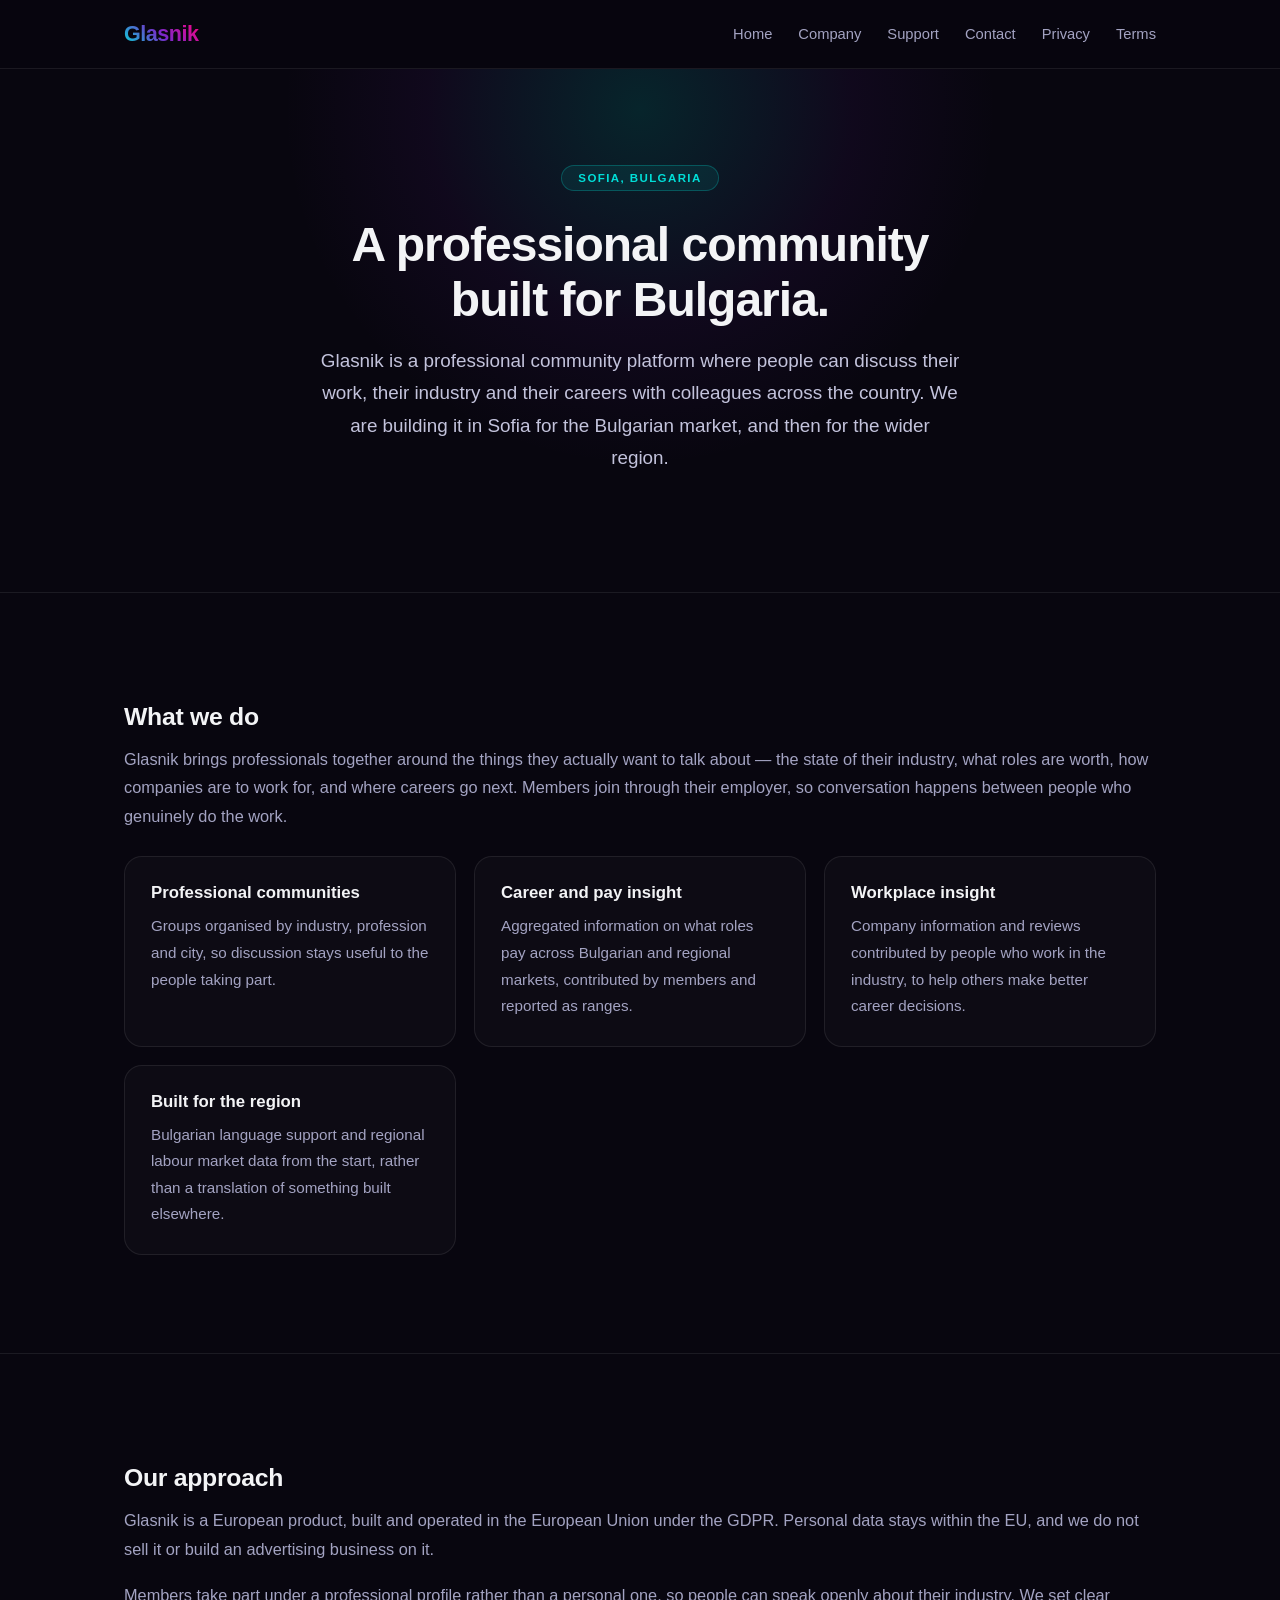
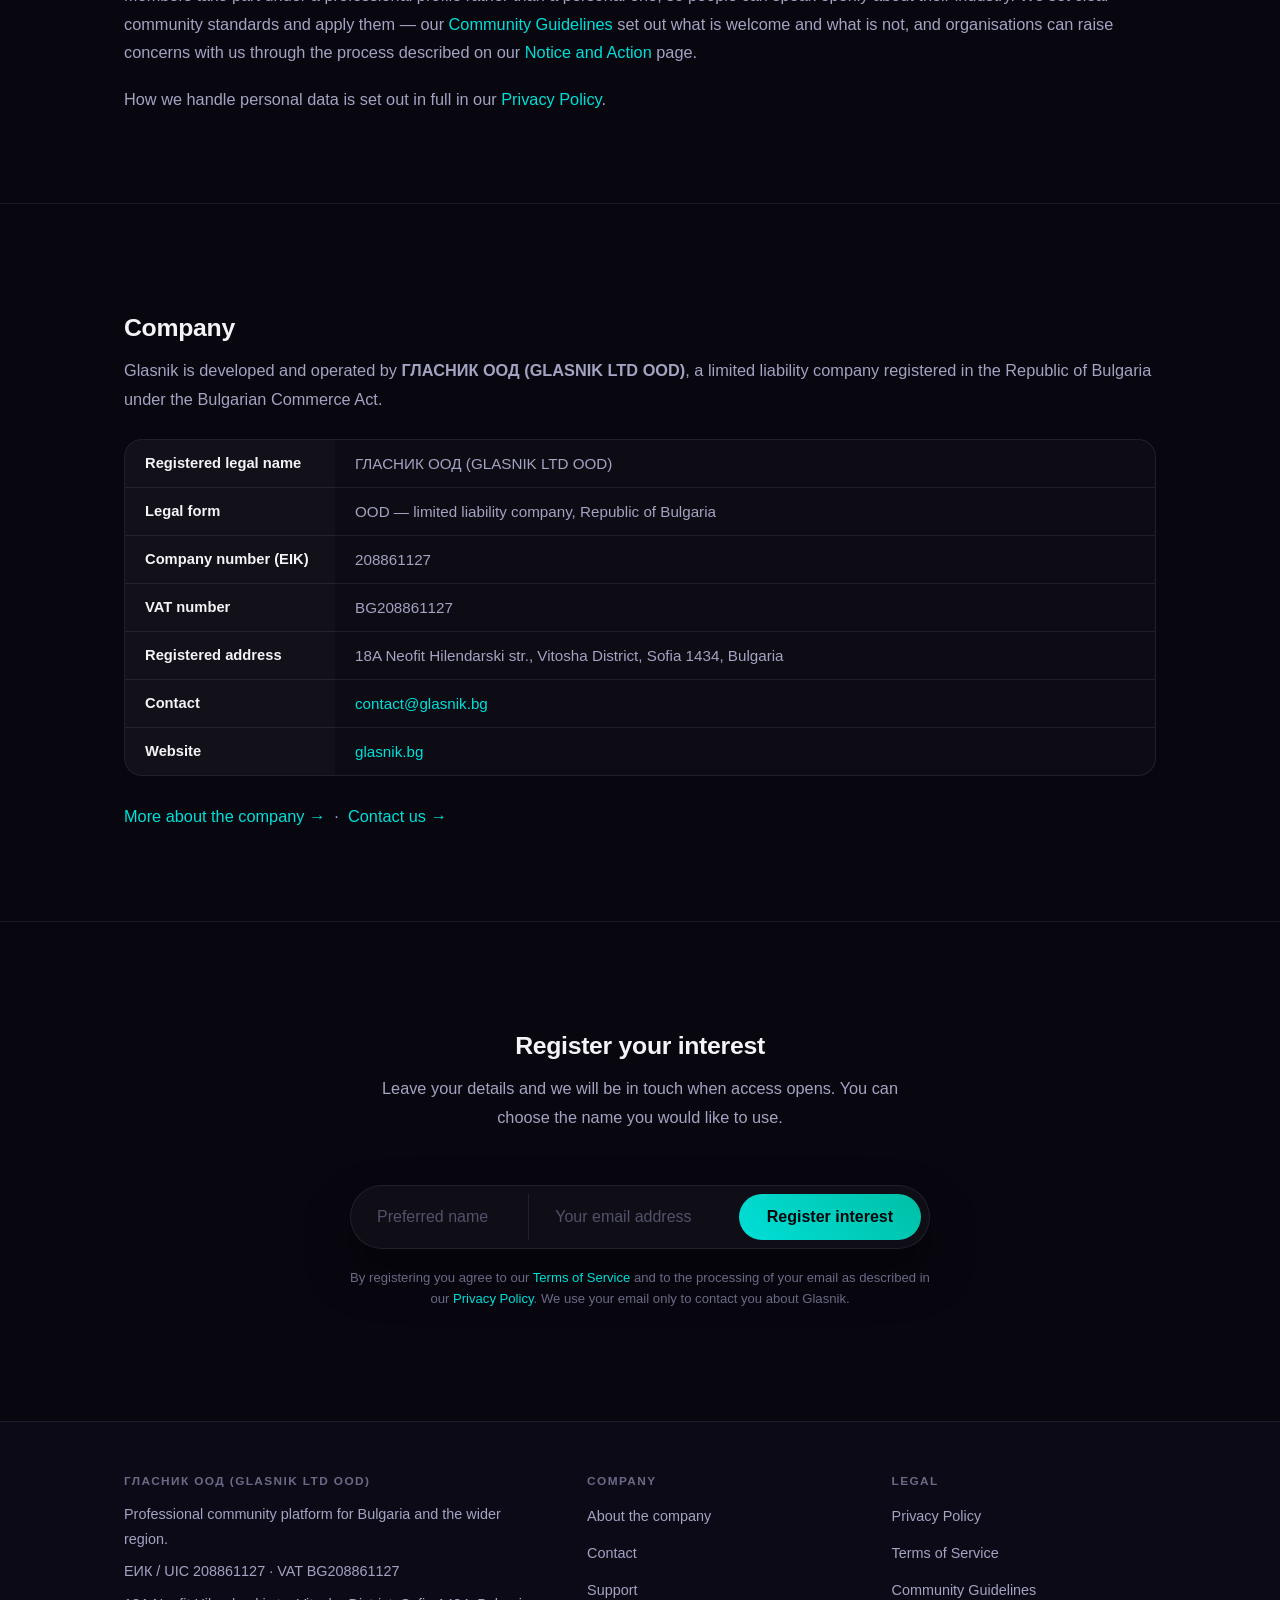
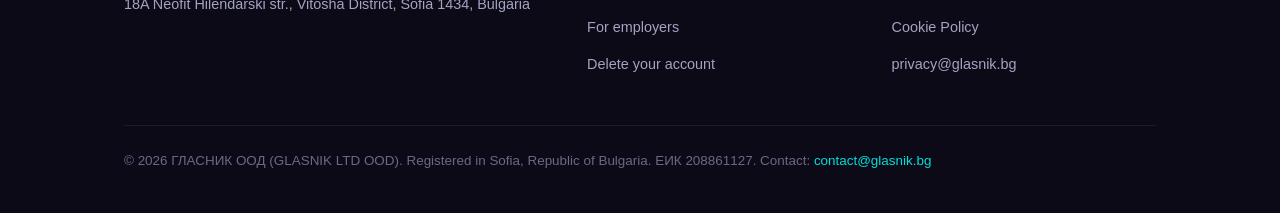
==== index.html @ 82d5cd21 "Build out the company website for Apple Developer enrolment The site was a single coming-soon splash" ====
<!DOCTYPE html>
<html lang="en">
<head>
<meta charset="UTF-8">
<meta name="viewport" content="width=device-width, initial-scale=1.0">
<title>Glasnik — professional community platform</title>
<meta name="description" content="Glasnik is a professional community platform for Bulgaria and the wider region, developed and operated by ГЛАСНИК ООД (GLASNIK LTD OOD), Sofia, Bulgaria.">
<meta name="author" content="ГЛАСНИК ООД (GLASNIK LTD OOD)">
<link rel="canonical" href="https://glasnik.bg/">
<meta property="og:type" content="website">
<meta property="og:site_name" content="Glasnik">
<meta property="og:title" content="Glasnik — professional community platform">
<meta property="og:description" content="A professional community platform built in Sofia for Bulgaria and the wider region.">
<meta property="og:url" content="https://glasnik.bg/">
<link rel="stylesheet" href="site.css">
</head>
<body>

<header class="site">
  <div class="wrap">
    <a class="brand" href="index.html">Glasnik</a>
    <nav class="site">
      <a href="index.html">Home</a>
      <a href="company.html">Company</a>
      <a href="support.html">Support</a>
      <a href="contact.html">Contact</a>
      <a href="privacy.html">Privacy</a>
      <a href="terms.html">Terms</a>
    </nav>
  </div>
</header>

<main>

  <div class="hero">
    <div class="orb"></div>
    <span class="eyebrow">Sofia, Bulgaria</span>
    <h1>A professional community<br>built for Bulgaria.</h1>
    <p class="lead">Glasnik is a professional community platform where people can discuss their work, their industry and their careers with colleagues across the country. We are building it in Sofia for the Bulgarian market, and then for the wider region.</p>
  </div>

  <section class="band" id="what-we-do">
    <div class="wrap">
      <h2>What we do</h2>
      <p>Glasnik brings professionals together around the things they actually want to talk about — the state of their industry, what roles are worth, how companies are to work for, and where careers go next. Members join through their employer, so conversation happens between people who genuinely do the work.</p>
      <div class="grid">
        <div class="card">
          <h3>Professional communities</h3>
          <p>Groups organised by industry, profession and city, so discussion stays useful to the people taking part.</p>
        </div>
        <div class="card">
          <h3>Career and pay insight</h3>
          <p>Aggregated information on what roles pay across Bulgarian and regional markets, contributed by members and reported as ranges.</p>
        </div>
        <div class="card">
          <h3>Workplace insight</h3>
          <p>Company information and reviews contributed by people who work in the industry, to help others make better career decisions.</p>
        </div>
        <div class="card">
          <h3>Built for the region</h3>
          <p>Bulgarian language support and regional labour market data from the start, rather than a translation of something built elsewhere.</p>
        </div>
      </div>
    </div>
  </section>

  <section class="band" id="approach">
    <div class="wrap">
      <h2>Our approach</h2>
      <p>Glasnik is a European product, built and operated in the European Union under the GDPR. Personal data stays within the EU, and we do not sell it or build an advertising business on it.</p>
      <p>Members take part under a professional profile rather than a personal one, so people can speak openly about their industry. We set clear community standards and apply them — our <a href="guidelines.html">Community Guidelines</a> set out what is welcome and what is not, and organisations can raise concerns with us through the process described on our <a href="employers.html">Notice and Action</a> page.</p>
      <p>How we handle personal data is set out in full in our <a href="privacy.html">Privacy Policy</a>.</p>
    </div>
  </section>

  <section class="band" id="company">
    <div class="wrap">
      <h2>Company</h2>
      <p>Glasnik is developed and operated by <strong>ГЛАСНИК ООД (GLASNIK LTD OOD)</strong>, a limited liability company registered in the Republic of Bulgaria under the Bulgarian Commerce Act.</p>
      <dl class="facts">
        <dt>Registered legal name</dt><dd>ГЛАСНИК ООД (GLASNIK LTD OOD)</dd>
        <dt>Legal form</dt><dd>OOD — limited liability company, Republic of Bulgaria</dd>
        <dt>Company number (EIK)</dt><dd>208861127</dd>
        <dt>VAT number</dt><dd>BG208861127</dd>
        <dt>Registered address</dt><dd>18A Neofit Hilendarski str., Vitosha District, Sofia 1434, Bulgaria</dd>
        <dt>Contact</dt><dd><a href="mailto:contact@glasnik.bg">contact@glasnik.bg</a></dd>
        <dt>Website</dt><dd><a href="https://glasnik.bg">glasnik.bg</a></dd>
      </dl>
      <p><a href="company.html">More about the company →</a> &nbsp;·&nbsp; <a href="contact.html">Contact us →</a></p>
    </div>
  </section>

  <section class="band" id="early-access">
    <div class="wrap" style="text-align:center">
      <h2>Register your interest</h2>
      <p style="max-width:560px;margin-left:auto;margin-right:auto">Leave your details and we will be in touch when access opens. You can choose the name you would like to use.</p>

      <div id="statusMessage" class="status-message"></div>

      <form id="claimForm" class="signup-form" onsubmit="handleSubmit(event)">
        <input type="text" name="username" placeholder="Preferred name" required autocomplete="off"
               pattern="^[a-zA-Z0-9_]{3,15}$"
               title="3-15 characters, letters, numbers or underscores.">
        <input type="email" name="email" placeholder="Your email address" required autocomplete="email">
        <button type="submit" id="submitBtn">Register interest</button>
      </form>
      <p class="consent">By registering you agree to our <a href="terms.html">Terms of Service</a> and to the processing of your email as described in our <a href="privacy.html">Privacy Policy</a>. We use your email only to contact you about Glasnik.</p>
    </div>
  </section>

</main>

<footer class="site">
  <div class="wrap">
    <div class="foot-grid">
      <div>
        <h4>ГЛАСНИК ООД (GLASNIK LTD OOD)</h4>
        <p>Professional community platform for Bulgaria and the wider region.</p>
        <p>ЕИК / UIC 208861127 &middot; VAT BG208861127</p>
        <p>18A Neofit Hilendarski str., Vitosha District, Sofia 1434, Bulgaria</p>
      </div>
      <div>
        <h4>Company</h4>
        <ul>
          <li><a href="company.html">About the company</a></li>
          <li><a href="contact.html">Contact</a></li>
          <li><a href="support.html">Support</a></li>
          <li><a href="employers.html">For employers</a></li>
          <li><a href="delete-account.html">Delete your account</a></li>
        </ul>
      </div>
      <div>
        <h4>Legal</h4>
        <ul>
          <li><a href="privacy.html">Privacy Policy</a></li>
          <li><a href="terms.html">Terms of Service</a></li>
          <li><a href="guidelines.html">Community Guidelines</a></li>
          <li><a href="cookies.html">Cookie Policy</a></li>
          <li><a href="mailto:privacy@glasnik.bg">privacy@glasnik.bg</a></li>
        </ul>
      </div>
    </div>
    <div class="legal-line">
      &copy; 2026 ГЛАСНИК ООД (GLASNIK LTD OOD). Registered in Sofia, Republic of Bulgaria. ЕИК 208861127.
      Contact: <a href="mailto:contact@glasnik.bg">contact@glasnik.bg</a>
    </div>
  </div>
</footer>

<script>
const API_ENDPOINT = 'https://prod-24.swedencentral.logic.azure.com:443/workflows/d3c5c5c6333f4b2ea1c3e5092abda1b5/triggers/When_an_HTTP_request_is_received/paths/invoke?api-version=2016-10-01&sp=%2Ftriggers%2FWhen_an_HTTP_request_is_received%2Frun&sv=1.0&sig=vC9c_XKoKe_8YlNNyXe4hmhVUXVSVEigew9SgbUUA8E';

async function handleSubmit(e){
  e.preventDefault();
  const form = e.target;
  const submitBtn = document.getElementById('submitBtn');
  const statusMessage = document.getElementById('statusMessage');
  const username = form.querySelector('input[name="username"]').value.replace('@','').trim();
  const email = form.querySelector('input[name="email"]').value.trim();

  submitBtn.disabled = true;
  submitBtn.innerText = 'Sending...';
  statusMessage.className = 'status-message';
  statusMessage.innerText = '';

  try {
    const response = await fetch(API_ENDPOINT, {
      method: 'POST',
      headers: { 'Content-Type': 'application/json' },
      body: JSON.stringify({ username: username, email: email })
    });
    if (response.ok) {
      statusMessage.className = 'status-message status-success';
      statusMessage.innerText = "Thank you. We will be in touch at " + email + ".";
      form.reset();
    } else {
      const errorData = await response.json().catch(() => ({}));
      statusMessage.className = 'status-message status-error';
      statusMessage.innerText = errorData.message || 'Something went wrong. Please try another username.';
    }
  } catch (error) {
    statusMessage.className = 'status-message status-error';
    statusMessage.innerText = 'Network error. Please check your connection and try again.';
    console.error('API Error:', error);
  } finally {
    submitBtn.disabled = false;
    submitBtn.innerText = 'Register interest';
  }
}
</script>
</body>
</html>
---- site.css ----
:root{
  --bg:#08060f; --bg-2:#0d0a18; --panel:rgba(255,255,255,.025);
  --line:rgba(255,255,255,.08); --line-2:rgba(255,255,255,.14);
  --text:#f3f4f6; --muted:#a3a3c2; --dim:#6a6a86;
  --accent:#00dfd8; --violet:#7928ca; --pink:#ff007f;
  --radius:18px; --max:1080px;
}
*{margin:0;padding:0;box-sizing:border-box}
html{scroll-behavior:smooth}
body{
  font-family:-apple-system,BlinkMacSystemFont,'Segoe UI',Roboto,Helvetica,Arial,sans-serif;
  background:var(--bg); color:var(--text); min-height:100vh;
  display:flex; flex-direction:column; overflow-x:hidden;
  -webkit-font-smoothing:antialiased;
}
a{color:var(--accent);text-decoration:none}
a:hover{text-decoration:underline}
.wrap{width:100%;max-width:var(--max);margin:0 auto;padding:0 24px}

/* ---------- header ---------- */
header.site{
  position:sticky;top:0;z-index:50;
  background:rgba(8,6,15,.78);backdrop-filter:blur(14px);
  border-bottom:1px solid var(--line);
}
header.site .wrap{display:flex;align-items:center;justify-content:space-between;height:68px;gap:24px}
.brand{display:flex;align-items:center;gap:10px;font-weight:900;font-size:1.35rem;letter-spacing:-.5px;
  background:linear-gradient(45deg,#00dfd8,#7928ca,#ff007f);
  -webkit-background-clip:text;background-clip:text;-webkit-text-fill-color:transparent;color:transparent}
.brand:hover{text-decoration:none;filter:brightness(1.15)}
nav.site{display:flex;gap:26px;flex-wrap:wrap}
nav.site a{color:var(--muted);font-size:.92rem;font-weight:500}
nav.site a:hover,nav.site a[aria-current="page"]{color:var(--accent);text-decoration:none}

/* ---------- layout ---------- */
main{flex:1 0 auto;width:100%}
.page{max-width:820px;margin:0 auto;padding:64px 24px 80px}
section.band{padding:72px 0;border-top:1px solid var(--line)}
.eyebrow{display:inline-block;background:rgba(0,223,216,.08);color:var(--accent);
  border:1px solid rgba(0,223,216,.25);padding:6px 16px;border-radius:50px;
  font-size:.72rem;font-weight:700;letter-spacing:1.4px;text-transform:uppercase;margin-bottom:26px}
h1{font-size:clamp(2rem,5vw,3rem);font-weight:800;line-height:1.15;letter-spacing:-1px;margin-bottom:18px}
h2{font-size:1.55rem;font-weight:700;letter-spacing:-.3px;margin:38px 0 14px}
h3{font-size:1.05rem;font-weight:700;margin:26px 0 10px;color:var(--text)}
.page > h2:first-of-type{margin-top:8px}
p{color:var(--muted);font-size:1.02rem;line-height:1.75;margin-bottom:18px}
.lead{font-size:1.18rem;color:#c3c3dc;line-height:1.7;margin-bottom:34px}
ul,ol{color:var(--muted);margin:0 0 20px 22px;line-height:1.75}
li{margin-bottom:9px}
hr{border:0;height:1px;background:var(--line);margin:44px 0}
.updated{color:var(--dim);font-size:.88rem;margin-bottom:34px}
.small{font-size:.88rem;color:var(--dim)}

/* ---------- cards & data ---------- */
.grid{display:grid;grid-template-columns:repeat(auto-fit,minmax(250px,1fr));gap:18px;margin:26px 0}
.card{background:var(--panel);border:1px solid var(--line);border-radius:var(--radius);padding:26px}
.card h3{margin-top:0}
.card p{font-size:.95rem;margin-bottom:0}
dl.facts{display:grid;grid-template-columns:210px 1fr;gap:0;border:1px solid var(--line);
  border-radius:var(--radius);overflow:hidden;margin:26px 0;background:var(--panel)}
dl.facts dt{padding:15px 20px;font-weight:600;font-size:.92rem;color:var(--text);
  border-bottom:1px solid var(--line);background:rgba(255,255,255,.02)}
dl.facts dd{padding:15px 20px;font-size:.95rem;color:var(--muted);border-bottom:1px solid var(--line)}
dl.facts dt:last-of-type,dl.facts dd:last-of-type{border-bottom:0}
.todo{color:#ffb020;border-bottom:1px dashed rgba(255,176,32,.5)}

/* ---------- hero ---------- */
.hero{position:relative;text-align:center;padding:96px 24px 84px;overflow:hidden}
.hero .orb{position:absolute;width:720px;height:720px;top:-320px;left:50%;transform:translateX(-50%);
  background:radial-gradient(circle,rgba(0,223,216,.14) 0%,rgba(121,40,202,.07) 42%,transparent 70%);
  pointer-events:none;z-index:0}
.hero > *{position:relative;z-index:1}
.hero p.lead{max-width:640px;margin-left:auto;margin-right:auto}

/* ---------- form ---------- */
.signup-form{display:flex;gap:8px;background:rgba(255,255,255,.03);padding:8px;border-radius:50px;
  border:1px solid var(--line);box-shadow:0 24px 48px rgba(0,0,0,.4);max-width:580px;margin:0 auto 18px;
  transition:border-color .25s,box-shadow .25s}
.signup-form:focus-within{border-color:rgba(0,223,216,.55);box-shadow:0 0 22px rgba(0,223,216,.14)}
.signup-form input{background:transparent;border:none;padding:14px 18px;color:#fff;font-size:1rem;outline:none;font-family:inherit}
.signup-form input[name=username]{width:35%;border-right:1px solid var(--line)}
.signup-form input[name=email]{flex-grow:1;width:40%}
.signup-form input::placeholder{color:#52526b}
.signup-form button{background:linear-gradient(45deg,#00dfd8,#00bfa5);color:#04040a;border:none;
  padding:14px 28px;border-radius:50px;font-weight:700;font-size:1rem;cursor:pointer;white-space:nowrap;
  font-family:inherit;transition:transform .2s,filter .2s}
.signup-form button:hover{filter:brightness(1.1);transform:scale(1.02)}
.signup-form button:disabled{background:#52526b;cursor:not-allowed;transform:none;filter:none}
.status-message{margin:0 auto 14px;font-size:.95rem;min-height:22px;max-width:580px}
.status-success{color:var(--accent)}
.status-error{color:var(--pink)}
.consent{max-width:580px;margin:0 auto;font-size:.82rem;color:var(--dim);line-height:1.6}

/* ---------- footer ---------- */
footer.site{flex-shrink:0;border-top:1px solid var(--line);background:var(--bg-2);padding:52px 0 40px;margin-top:40px}
.foot-grid{display:grid;grid-template-columns:1.6fr 1fr 1fr;gap:40px;margin-bottom:38px}
footer.site h4{font-size:.74rem;letter-spacing:1.4px;text-transform:uppercase;color:var(--dim);
  font-weight:700;margin-bottom:14px}
footer.site p{font-size:.9rem;line-height:1.7;margin-bottom:8px;color:var(--muted)}
footer.site ul{list-style:none;margin:0}
footer.site li{margin-bottom:9px}
footer.site li a{color:var(--muted);font-size:.9rem}
footer.site li a:hover{color:var(--accent);text-decoration:none}
.legal-line{border-top:1px solid var(--line);padding-top:24px;font-size:.84rem;color:var(--dim);line-height:1.7}
@media(max-width:760px){
  .foot-grid{grid-template-columns:1fr;gap:30px}
  dl.facts{grid-template-columns:1fr}
  dl.facts dt{border-bottom:0;padding-bottom:2px;background:transparent}
  header.site .wrap{height:auto;padding-top:14px;padding-bottom:14px;flex-direction:column;align-items:flex-start}
  nav.site{gap:16px}
  .signup-form{flex-direction:column;background:transparent;border:none;padding:0;box-shadow:none;gap:12px}
  .signup-form input[name=username],.signup-form input[name=email]{background:rgba(255,255,255,.03);
    border:1px solid var(--line);border-radius:50px;width:100%;text-align:center;padding:16px}
  .signup-form button{width:100%;padding:16px}
}

/* ---------- long-form legal / support documents ---------- */
main.doc{max-width:820px;margin:0 auto;padding:56px 24px 80px}
main.doc h1{font-size:clamp(1.9rem,4.5vw,2.6rem);margin-bottom:14px}
main.doc > p:first-of-type strong{color:var(--dim);font-weight:600;font-size:.92rem}
main.doc h2{font-size:1.35rem;margin:36px 0 12px;scroll-margin-top:90px}
main.doc h3{font-size:1.02rem;color:var(--text);margin:24px 0 10px}
main.doc hr{margin:34px 0}
main.doc strong{color:var(--text);font-weight:600}
main.doc table{width:100%;border-collapse:collapse;margin:22px 0;font-size:.94rem;
  background:var(--panel);border:1px solid var(--line);border-radius:var(--radius);overflow:hidden}
main.doc thead th{text-align:left;padding:13px 18px;font-weight:600;color:var(--text);
  background:rgba(255,255,255,.03);border-bottom:1px solid var(--line-2);font-size:.9rem}
main.doc tbody td{padding:13px 18px;color:var(--muted);border-bottom:1px solid var(--line);vertical-align:top}
main.doc tbody tr:last-child td{border-bottom:0}
.table-scroll,main.doc .tw{overflow-x:auto}
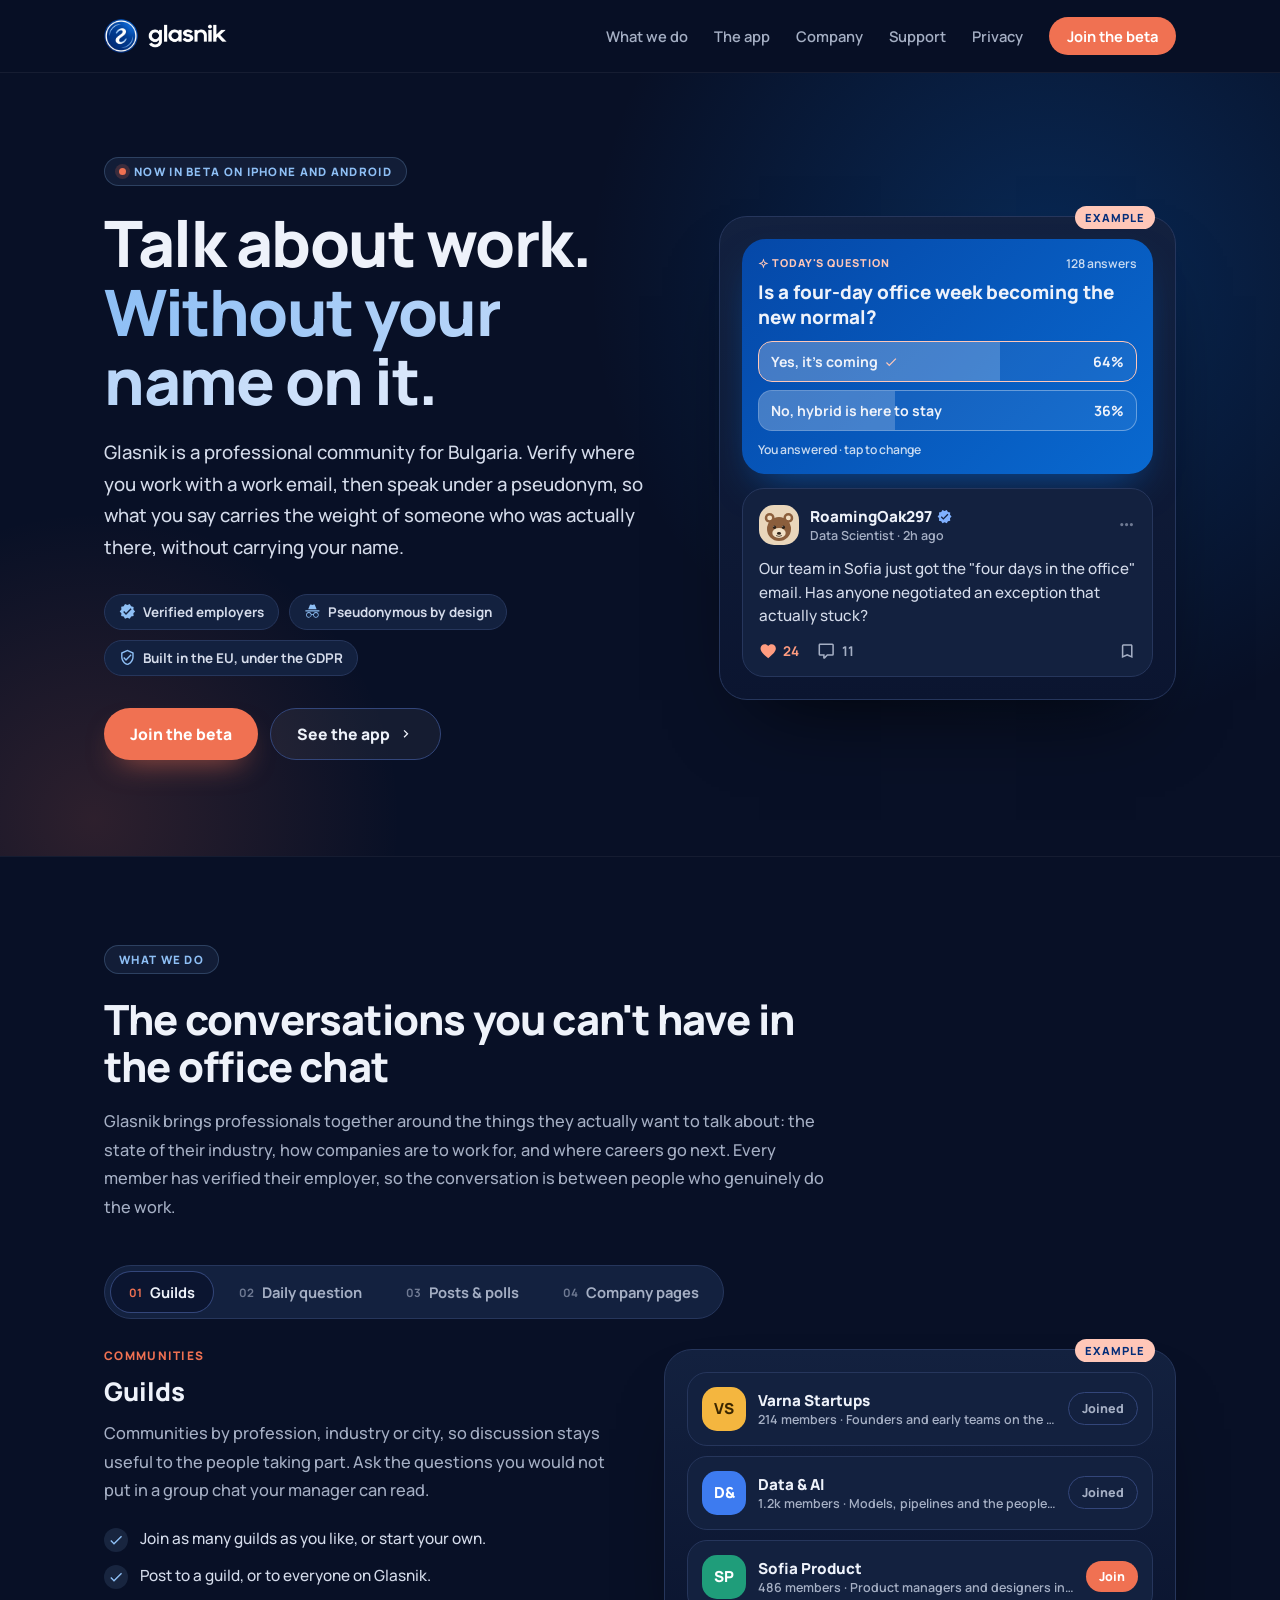
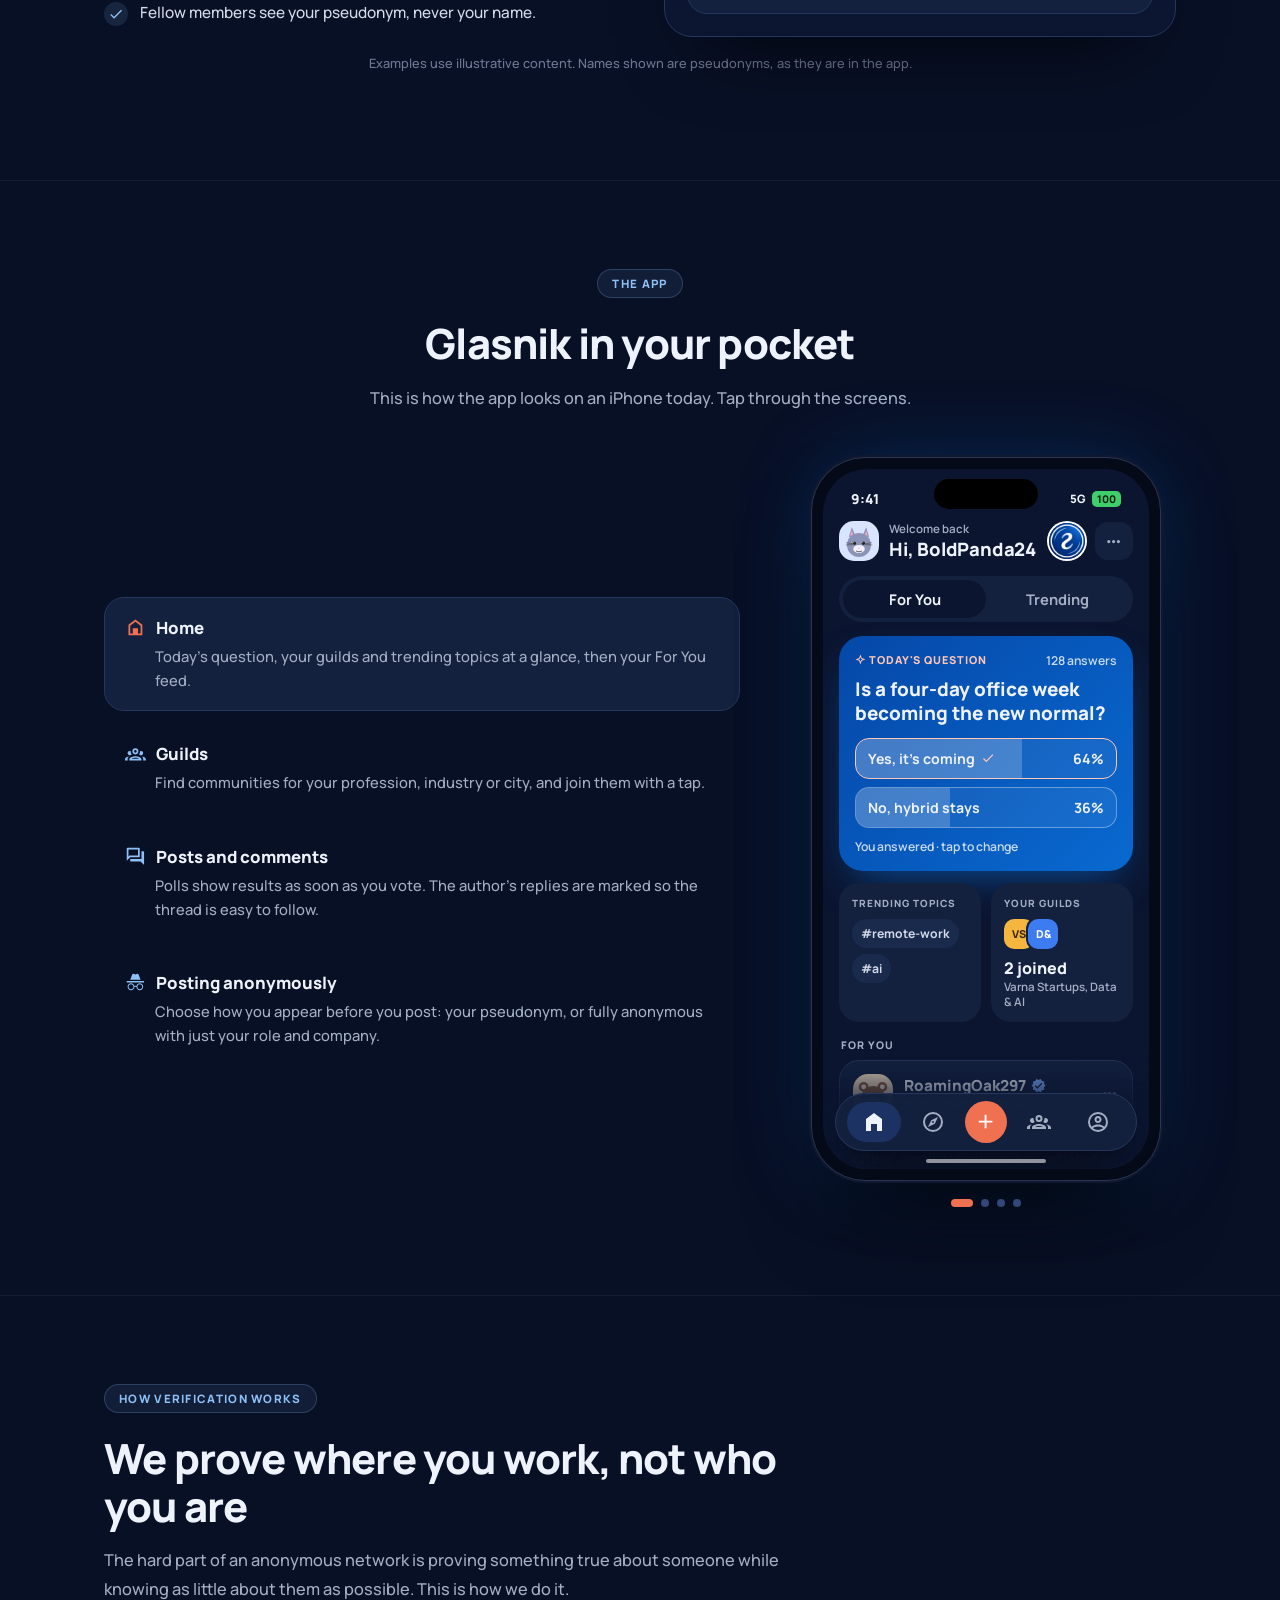
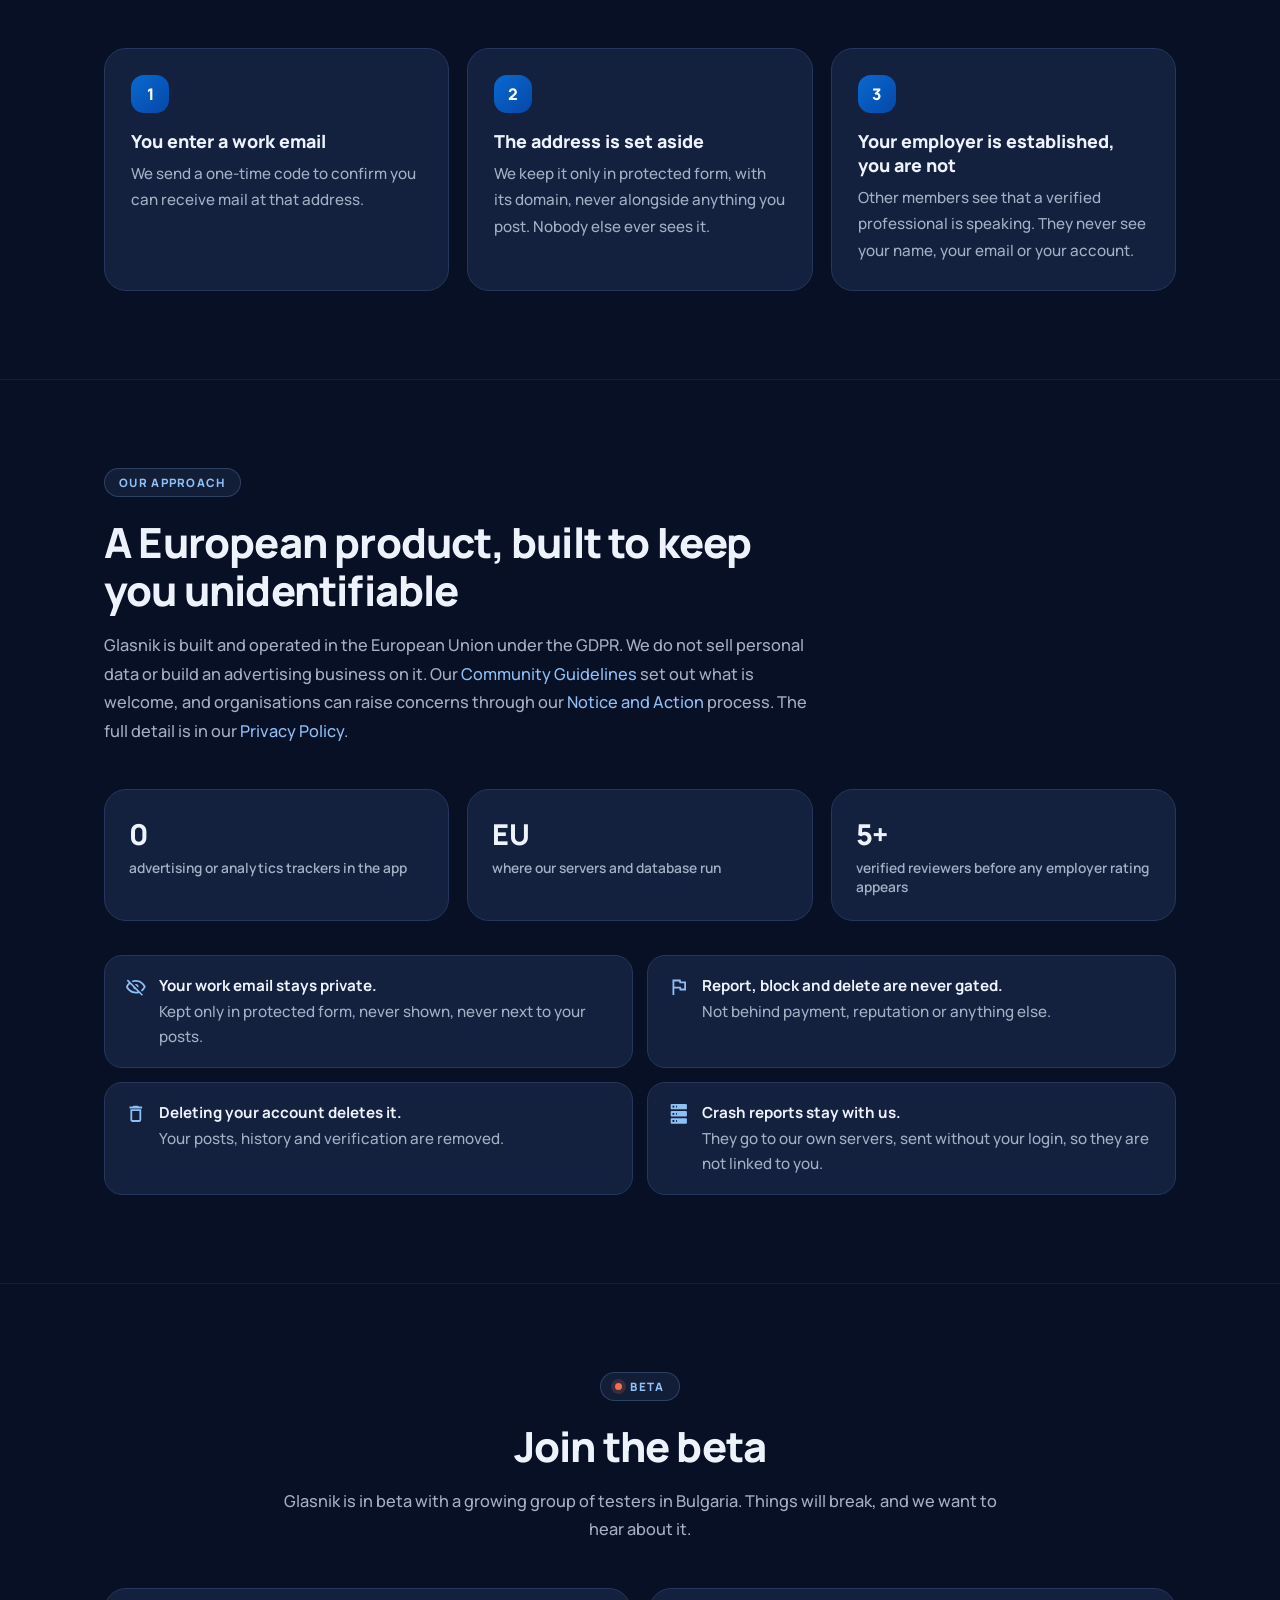
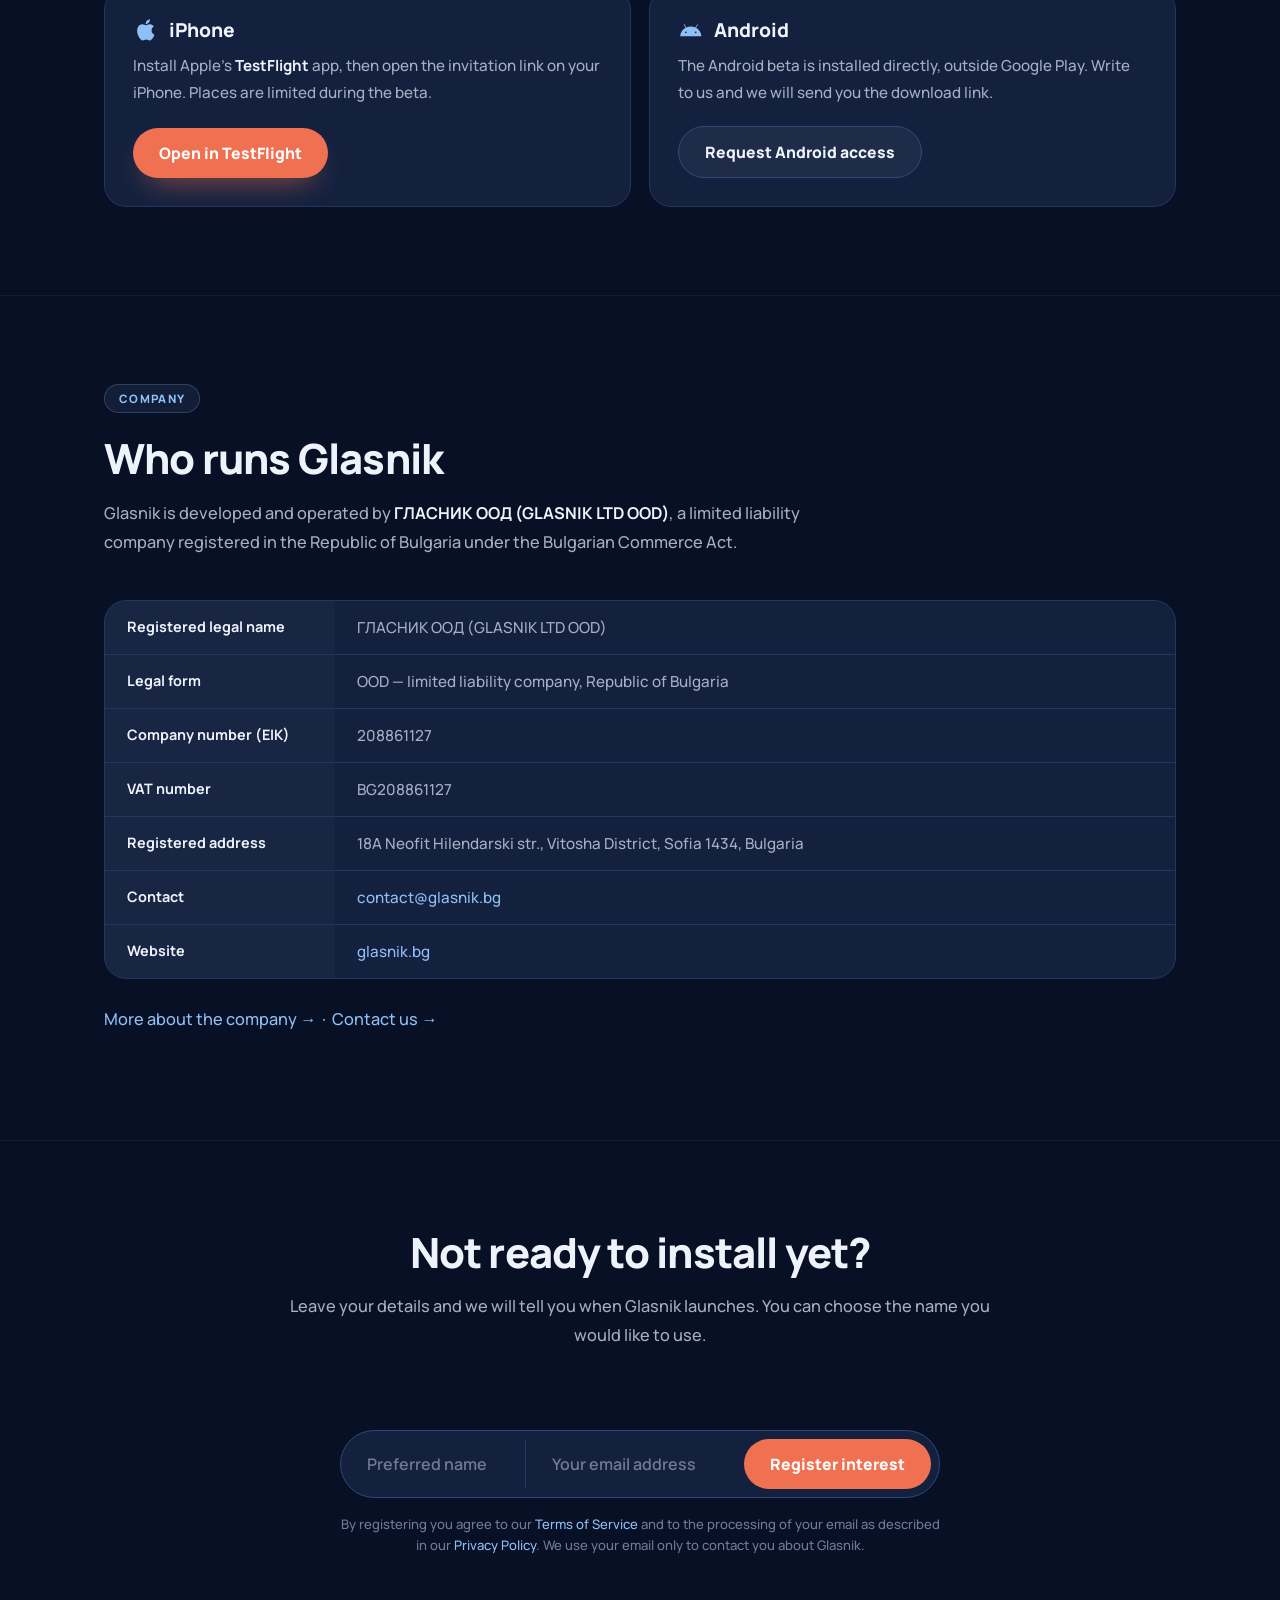
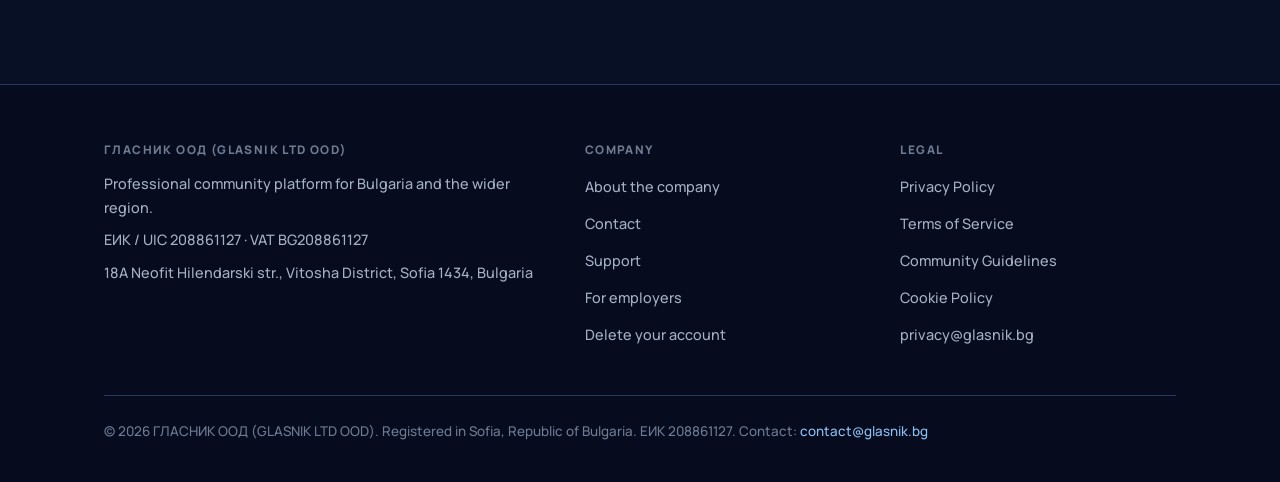
==== commit 7ce86fdc: "Redesign: app-accurate dark theme, feature examples, interactive app preview, self-hosted Manrope" ====
--- a/index.html
+++ b/index.html
@@ -3,80 +3,403 @@
 <head>
 <meta charset="UTF-8">
 <meta name="viewport" content="width=device-width, initial-scale=1.0">
-<title>Glasnik — professional community platform</title>
-<meta name="description" content="Glasnik is a professional community platform for Bulgaria and the wider region, developed and operated by ГЛАСНИК ООД (GLASNIK LTD OOD), Sofia, Bulgaria.">
+<title>Glasnik — the professional community for Bulgaria</title>
+<meta name="description" content="Glasnik is a professional community for Bulgaria where members verify where they work and speak under a pseudonym. Developed and operated by ГЛАСНИК ООД (GLASNIK LTD OOD), Sofia.">
 <meta name="author" content="ГЛАСНИК ООД (GLASNIK LTD OOD)">
+<meta name="theme-color" content="#081026">
 <link rel="canonical" href="https://glasnik.bg/">
 <meta property="og:type" content="website">
 <meta property="og:site_name" content="Glasnik">
-<meta property="og:title" content="Glasnik — professional community platform">
-<meta property="og:description" content="A professional community platform built in Sofia for Bulgaria and the wider region.">
+<meta property="og:title" content="Glasnik — the professional community for Bulgaria">
+<meta property="og:description" content="Verify where you work. Speak without your name attached.">
 <meta property="og:url" content="https://glasnik.bg/">
+<meta property="og:image" content="https://glasnik.bg/img/og.jpg">
+<link rel="preload" href="fonts/manrope-latin-800-normal.woff2" as="font" type="font/woff2" crossorigin>
+<link rel="icon" type="image/png" href="img/favicon.png">
+<link rel="apple-touch-icon" href="img/apple-touch-icon.png">
 <link rel="stylesheet" href="site.css">
 </head>
 <body>
 
 <header class="site">
   <div class="wrap">
-    <a class="brand" href="index.html">Glasnik</a>
+    <a class="brand" href="index.html" aria-label="Glasnik home"><img src="img/logo.png" alt="" width="34" height="34"><img class="word" src="img/wordmark-white.png" alt="glasnik" height="24"></a>
     <nav class="site">
-      <a href="index.html">Home</a>
+      <a href="index.html#what-we-do">What we do</a>
+      <a href="index.html#app">The app</a>
       <a href="company.html">Company</a>
       <a href="support.html">Support</a>
-      <a href="contact.html">Contact</a>
       <a href="privacy.html">Privacy</a>
-      <a href="terms.html">Terms</a>
+      <a class="nav-cta" href="index.html#beta">Join the beta</a>
     </nav>
   </div>
 </header>
 
 <main>
 
-  <div class="hero">
-    <div class="orb"></div>
-    <span class="eyebrow">Sofia, Bulgaria</span>
-    <h1>A professional community<br>built for Bulgaria.</h1>
-    <p class="lead">Glasnik is a professional community platform where people can discuss their work, their industry and their careers with colleagues across the country. We are building it in Sofia for the Bulgarian market, and then for the wider region.</p>
-  </div>
-
+  <!-- ============ HERO ============ -->
+  <section class="hero" id="home">
+    <div class="glow"></div><div class="glow c"></div>
+    <div class="wrap hero-grid">
+      <div>
+        <span class="eyebrow"><span class="dot"></span>Now in beta on iPhone and Android</span>
+        <h1>Talk about work.<br><span class="grad">Without your name on it.</span></h1>
+        <p class="lead">Glasnik is a professional community for Bulgaria. Verify where you work with a work email, then speak under a pseudonym, so what you say carries the weight of someone who was actually there, without carrying your name.</p>
+        <div class="chips">
+          <span class="chip"><svg class="i" viewBox="0 0 24 24" aria-hidden="true"><path d="M23,12L20.56,9.22L20.9,5.54L17.29,4.72L15.4,1.54L12,3L8.6,1.54L6.71,4.72L3.1,5.53L3.44,9.21L1,12L3.44,14.78L3.1,18.47L6.71,19.29L8.6,22.47L12,21L15.4,22.46L17.29,19.28L20.9,18.46L20.56,14.78L23,12M10,17L6,13L7.41,11.59L10,14.17L16.59,7.58L18,9L10,17Z"/></svg> Verified employers</span>
+          <span class="chip"><svg class="i" viewBox="0 0 24 24" aria-hidden="true"><path d="M17.06 13C15.2 13 13.64 14.33 13.24 16.1C12.29 15.69 11.42 15.8 10.76 16.09C10.35 14.31 8.79 13 6.94 13C4.77 13 3 14.79 3 17C3 19.21 4.77 21 6.94 21C9 21 10.68 19.38 10.84 17.32C11.18 17.08 12.07 16.63 13.16 17.34C13.34 19.39 15 21 17.06 21C19.23 21 21 19.21 21 17C21 14.79 19.23 13 17.06 13M6.94 19.86C5.38 19.86 4.13 18.58 4.13 17S5.39 14.14 6.94 14.14C8.5 14.14 9.75 15.42 9.75 17S8.5 19.86 6.94 19.86M17.06 19.86C15.5 19.86 14.25 18.58 14.25 17S15.5 14.14 17.06 14.14C18.62 14.14 19.88 15.42 19.88 17S18.61 19.86 17.06 19.86M22 10.5H2V12H22V10.5M15.53 2.63C15.31 2.14 14.75 1.88 14.22 2.05L12 2.79L9.77 2.05L9.72 2.04C9.19 1.89 8.63 2.17 8.43 2.68L6 9H18L15.56 2.68L15.53 2.63Z"/></svg> Pseudonymous by design</span>
+          <span class="chip"><svg class="i" viewBox="0 0 24 24" aria-hidden="true"><path d="M21,11C21,16.55 17.16,21.74 12,23C6.84,21.74 3,16.55 3,11V5L12,1L21,5V11M12,21C15.75,20 19,15.54 19,11.22V6.3L12,3.18L5,6.3V11.22C5,15.54 8.25,20 12,21M10,17L6,13L7.41,11.59L10,14.17L16.59,7.58L18,9"/></svg> Built in the EU, under the GDPR</span>
+        </div>
+        <div class="btns">
+          <a class="btn" href="#beta">Join the beta</a>
+          <a class="btn ghost" href="#app">See the app <svg class="i" viewBox="0 0 24 24" aria-hidden="true"><path d="M8.59,16.58L13.17,12L8.59,7.41L10,6L16,12L10,18L8.59,16.58Z"/></svg></a>
+        </div>
+      </div>
+      <div class="phone-col">
+        <div class="example">
+          <span class="tag">Example</span>
+          <div class="tq">
+            <div class="tq-head"><span><svg class="i" viewBox="0 0 24 24" aria-hidden="true"><path d="M12,6.7L13.45,10.55L17.3,12L13.45,13.45L12,17.3L10.55,13.45L6.7,12L10.55,10.55L12,6.7M12,1L9,9L1,12L9,15L12,23L15,15L23,12L15,9L12,1Z"/></svg> Today's question</span><span class="ans">128 answers</span></div>
+            <div class="tq-q">Is a four-day office week becoming the new normal?</div>
+            <div class="poll">
+              <div class="opt mine"><div class="fill" style="width:64%"></div><span>Yes, it's coming <svg class="i" viewBox="0 0 24 24" aria-hidden="true"><path d="M21,7L9,19L3.5,13.5L4.91,12.09L9,16.17L19.59,5.59L21,7Z"/></svg></span><span>64%</span></div>
+              <div class="opt"><div class="fill" style="width:36%"></div><span>No, hybrid is here to stay</span><span>36%</span></div>
+            </div>
+            <div class="tq-foot">You answered · tap to change</div>
+          </div>
+          <div class="post" style="margin-top:14px">
+            <div class="post-head">
+              <img class="av" src="img/avatars/animal-03.svg" alt="">
+              <div class="post-who"><div class="post-name">RoamingOak297 <svg class="i" viewBox="0 0 24 24" aria-hidden="true"><path d="M23,12L20.56,9.22L20.9,5.54L17.29,4.72L15.4,1.54L12,3L8.6,1.54L6.71,4.72L3.1,5.53L3.44,9.21L1,12L3.44,14.78L3.1,18.47L6.71,19.29L8.6,22.47L12,21L15.4,22.46L17.29,19.28L20.9,18.46L20.56,14.78L23,12M10,17L6,13L7.41,11.59L10,14.17L16.59,7.58L18,9L10,17Z"/></svg></div><div class="post-meta">Data Scientist · 2h ago</div></div>
+              <span class="post-dots"><svg class="i" viewBox="0 0 24 24" aria-hidden="true"><path d="M16,12A2,2 0 0,1 18,10A2,2 0 0,1 20,12A2,2 0 0,1 18,14A2,2 0 0,1 16,12M10,12A2,2 0 0,1 12,10A2,2 0 0,1 14,12A2,2 0 0,1 12,14A2,2 0 0,1 10,12M4,12A2,2 0 0,1 6,10A2,2 0 0,1 8,12A2,2 0 0,1 6,14A2,2 0 0,1 4,12Z"/></svg></span>
+            </div>
+            <p class="post-body">Our team in Sofia just got the "four days in the office" email. Has anyone negotiated an exception that actually stuck?</p>
+            <div class="post-actions"><span class="liked"><svg class="i" viewBox="0 0 24 24" aria-hidden="true"><path d="M12,21.35L10.55,20.03C5.4,15.36 2,12.27 2,8.5C2,5.41 4.42,3 7.5,3C9.24,3 10.91,3.81 12,5.08C13.09,3.81 14.76,3 16.5,3C19.58,3 22,5.41 22,8.5C22,12.27 18.6,15.36 13.45,20.03L12,21.35Z"/></svg> 24</span><span><svg class="i" viewBox="0 0 24 24" aria-hidden="true"><path d="M9,22A1,1 0 0,1 8,21V18H4A2,2 0 0,1 2,16V4C2,2.89 2.9,2 4,2H20A2,2 0 0,1 22,4V16A2,2 0 0,1 20,18H13.9L10.2,21.71C10,21.9 9.75,22 9.5,22V22H9M10,16V19.08L13.08,16H20V4H4V16H10Z"/></svg> 11</span><span class="save"><svg class="i" viewBox="0 0 24 24" aria-hidden="true"><path d="M17,18L12,15.82L7,18V5H17M17,3H7A2,2 0 0,0 5,5V21L12,18L19,21V5C19,3.89 18.1,3 17,3Z"/></svg></span></div>
+          </div>
+        </div>
+      </div>
+    </div>
+  </section>
+
+  <!-- ============ WHAT WE DO ============ -->
   <section class="band" id="what-we-do">
     <div class="wrap">
-      <h2>What we do</h2>
-      <p>Glasnik brings professionals together around the things they actually want to talk about — the state of their industry, what roles are worth, how companies are to work for, and where careers go next. Members join through their employer, so conversation happens between people who genuinely do the work.</p>
-      <div class="grid">
-        <div class="card">
-          <h3>Professional communities</h3>
-          <p>Groups organised by industry, profession and city, so discussion stays useful to the people taking part.</p>
-        </div>
-        <div class="card">
-          <h3>Career and pay insight</h3>
-          <p>Aggregated information on what roles pay across Bulgarian and regional markets, contributed by members and reported as ranges.</p>
-        </div>
-        <div class="card">
-          <h3>Workplace insight</h3>
-          <p>Company information and reviews contributed by people who work in the industry, to help others make better career decisions.</p>
-        </div>
-        <div class="card">
-          <h3>Built for the region</h3>
-          <p>Bulgarian language support and regional labour market data from the start, rather than a translation of something built elsewhere.</p>
-        </div>
-      </div>
-    </div>
-  </section>
-
+      <div class="section-head">
+        <span class="eyebrow">What we do</span>
+        <h2>The conversations you can't have in the office chat</h2>
+        <p>Glasnik brings professionals together around the things they actually want to talk about: the state of their industry, how companies are to work for, and where careers go next. Every member has verified their employer, so the conversation is between people who genuinely do the work.</p>
+      </div>
+
+      <div class="tabs" role="tablist" aria-label="Features">
+        <button class="tab" role="tab" aria-selected="true" aria-controls="f1" data-f="f1"><span class="n">01</span> Guilds</button>
+        <button class="tab" role="tab" aria-selected="false" aria-controls="f2" data-f="f2"><span class="n">02</span> Daily question</button>
+        <button class="tab" role="tab" aria-selected="false" aria-controls="f3" data-f="f3"><span class="n">03</span> Posts &amp; polls</button>
+        <button class="tab" role="tab" aria-selected="false" aria-controls="f4" data-f="f4"><span class="n">04</span> Company pages</button>
+      </div>
+
+      <div class="feature on" id="f1" role="tabpanel">
+        <div>
+          <div class="kicker">Communities</div>
+          <h3 style="font-size:1.6rem;margin-top:0">Guilds</h3>
+          <p>Communities by profession, industry or city, so discussion stays useful to the people taking part. Ask the questions you would not put in a group chat your manager can read.</p>
+          <ul class="ticks">
+            <li><svg class="i" viewBox="0 0 24 24" aria-hidden="true"><path d="M21,7L9,19L3.5,13.5L4.91,12.09L9,16.17L19.59,5.59L21,7Z"/></svg> Join as many guilds as you like, or start your own.</li>
+            <li><svg class="i" viewBox="0 0 24 24" aria-hidden="true"><path d="M21,7L9,19L3.5,13.5L4.91,12.09L9,16.17L19.59,5.59L21,7Z"/></svg> Post to a guild, or to everyone on Glasnik.</li>
+            <li><svg class="i" viewBox="0 0 24 24" aria-hidden="true"><path d="M21,7L9,19L3.5,13.5L4.91,12.09L9,16.17L19.59,5.59L21,7Z"/></svg> Fellow members see your pseudonym, never your name.</li>
+          </ul>
+        </div>
+        <div class="example">
+          <span class="tag">Example</span>
+          <div class="guild"><div class="g-ic" style="background:#F4B63F;color:#3A2600">VS</div><div class="g-txt"><div class="g-name">Varna Startups</div><div class="g-sub">214 members · Founders and early teams on the coast</div></div><span class="pill-btn joined">Joined</span></div>
+          <div class="guild"><div class="g-ic" style="background:#3D7BF0;color:#fff">D&amp;</div><div class="g-txt"><div class="g-name">Data &amp; AI</div><div class="g-sub">1.2k members · Models, pipelines and the people behind them</div></div><span class="pill-btn joined">Joined</span></div>
+          <div class="guild"><div class="g-ic" style="background:#1F9D7A;color:#fff">SP</div><div class="g-txt"><div class="g-name">Sofia Product</div><div class="g-sub">486 members · Product managers and designers in Sofia</div></div><span class="pill-btn">Join</span></div>
+        </div>
+      </div>
+
+      <div class="feature" id="f2" role="tabpanel">
+        <div>
+          <div class="kicker">Feeds</div>
+          <h3 style="font-size:1.6rem;margin-top:0">For You, Trending and one question a day</h3>
+          <p>Your feed brings together what verified professionals are talking about, ranked for you or by what is moving right now. Every day there is one question that everyone can answer in a tap.</p>
+          <ul class="ticks">
+            <li><svg class="i" viewBox="0 0 24 24" aria-hidden="true"><path d="M21,7L9,19L3.5,13.5L4.91,12.09L9,16.17L19.59,5.59L21,7Z"/></svg> For You and Trending feeds, and Explore by topic.</li>
+            <li><svg class="i" viewBox="0 0 24 24" aria-hidden="true"><path d="M21,7L9,19L3.5,13.5L4.91,12.09L9,16.17L19.59,5.59L21,7Z"/></svg> See how everyone answered the moment you vote.</li>
+            <li><svg class="i" viewBox="0 0 24 24" aria-hidden="true"><path d="M21,7L9,19L3.5,13.5L4.91,12.09L9,16.17L19.59,5.59L21,7Z"/></svg> Save posts to read later.</li>
+          </ul>
+        </div>
+        <div class="example">
+          <span class="tag">Example</span>
+          <div class="tq">
+            <div class="tq-head"><span><svg class="i" viewBox="0 0 24 24" aria-hidden="true"><path d="M12,6.7L13.45,10.55L17.3,12L13.45,13.45L12,17.3L10.55,13.45L6.7,12L10.55,10.55L12,6.7M12,1L9,9L1,12L9,15L12,23L15,15L23,12L15,9L12,1Z"/></svg> Today's question</span><span class="ans">312 answers</span></div>
+            <div class="tq-q">Would you take a 10% pay cut for a fully remote job?</div>
+            <div class="poll">
+              <div class="opt"><div class="fill" style="width:38%"></div><span>Yes, without thinking</span><span>38%</span></div>
+              <div class="opt mine"><div class="fill" style="width:47%"></div><span>Depends on the company <svg class="i" viewBox="0 0 24 24" aria-hidden="true"><path d="M21,7L9,19L3.5,13.5L4.91,12.09L9,16.17L19.59,5.59L21,7Z"/></svg></span><span>47%</span></div>
+              <div class="opt"><div class="fill" style="width:15%"></div><span>No, never</span><span>15%</span></div>
+            </div>
+            <div class="tq-foot">You answered · tap to change</div>
+          </div>
+          <div class="bento" style="margin-bottom:0">
+            <div class="bt"><div class="k">Trending topics</div><span class="tp">#remote-work</span><span class="tp">#ai</span><span class="tp">#hiring</span></div>
+            <div class="bt"><div class="k">Your guilds</div><div class="gl"><span>VS</span><span style="background:#3D7BF0;color:#fff">D&amp;</span></div><div class="big">2 joined</div><div class="sm">Varna Startups, Data &amp; AI</div></div>
+          </div>
+        </div>
+      </div>
+
+      <div class="feature" id="f3" role="tabpanel">
+        <div>
+          <div class="kicker">Conversation</div>
+          <h3 style="font-size:1.6rem;margin-top:0">Posts, polls and comments</h3>
+          <p>Write a post or run a poll under your pseudonym. You decide whether your role and company appear next to it, and you can post fully anonymously when it matters.</p>
+          <ul class="ticks">
+            <li><svg class="i" viewBox="0 0 24 24" aria-hidden="true"><path d="M21,7L9,19L3.5,13.5L4.91,12.09L9,16.17L19.59,5.59L21,7Z"/></svg> Text posts up to 750 characters, and polls.</li>
+            <li><svg class="i" viewBox="0 0 24 24" aria-hidden="true"><path d="M21,7L9,19L3.5,13.5L4.91,12.09L9,16.17L19.59,5.59L21,7Z"/></svg> Comments, likes and saved posts.</li>
+            <li><svg class="i" viewBox="0 0 24 24" aria-hidden="true"><path d="M21,7L9,19L3.5,13.5L4.91,12.09L9,16.17L19.59,5.59L21,7Z"/></svg> Report and block from any post or comment.</li>
+          </ul>
+        </div>
+        <div class="example">
+          <span class="tag">Example</span>
+          <div class="post">
+            <div class="post-head">
+              <img class="av" src="img/avatars/robot-05.svg" alt="">
+              <div class="post-who"><div class="post-name">SilentFalcon88 <svg class="i" viewBox="0 0 24 24" aria-hidden="true"><path d="M23,12L20.56,9.22L20.9,5.54L17.29,4.72L15.4,1.54L12,3L8.6,1.54L6.71,4.72L3.1,5.53L3.44,9.21L1,12L3.44,14.78L3.1,18.47L6.71,19.29L8.6,22.47L12,21L15.4,22.46L17.29,19.28L20.9,18.46L20.56,14.78L23,12M10,17L6,13L7.41,11.59L10,14.17L16.59,7.58L18,9L10,17Z"/></svg></div><div class="post-meta">Engineering Manager · 5h ago</div></div>
+              <span class="post-dots"><svg class="i" viewBox="0 0 24 24" aria-hidden="true"><path d="M16,12A2,2 0 0,1 18,10A2,2 0 0,1 20,12A2,2 0 0,1 18,14A2,2 0 0,1 16,12M10,12A2,2 0 0,1 12,10A2,2 0 0,1 14,12A2,2 0 0,1 12,14A2,2 0 0,1 10,12M4,12A2,2 0 0,1 6,10A2,2 0 0,1 8,12A2,2 0 0,1 6,14A2,2 0 0,1 4,12Z"/></svg></span>
+            </div>
+            <p class="post-body">How many days a week is your team expected in the office?</p>
+            <div class="poll">
+              <div class="opt"><div class="fill" style="width:12%"></div><span>None</span><span>12%</span></div>
+              <div class="opt mine"><div class="fill" style="width:41%"></div><span>1–2 days <svg class="i" viewBox="0 0 24 24" aria-hidden="true"><path d="M21,7L9,19L3.5,13.5L4.91,12.09L9,16.17L19.59,5.59L21,7Z"/></svg></span><span>41%</span></div>
+              <div class="opt"><div class="fill" style="width:33%"></div><span>3 days</span><span>33%</span></div>
+              <div class="opt"><div class="fill" style="width:14%"></div><span>4–5 days</span><span>14%</span></div>
+            </div>
+            <div class="post-actions"><span><svg class="i" viewBox="0 0 24 24" aria-hidden="true"><path d="M12.1,18.55L12,18.65L11.89,18.55C7.14,14.24 4,11.39 4,8.5C4,6.5 5.5,5 7.5,5C9.04,5 10.54,6 11.07,7.36H12.93C13.46,6 14.96,5 16.5,5C18.5,5 20,6.5 20,8.5C20,11.39 16.86,14.24 12.1,18.55M16.5,3C14.76,3 13.09,3.81 12,5.08C10.91,3.81 9.24,3 7.5,3C4.42,3 2,5.41 2,8.5C2,12.27 5.4,15.36 10.55,20.03L12,21.35L13.45,20.03C18.6,15.36 22,12.27 22,8.5C22,5.41 19.58,3 16.5,3Z"/></svg> 57</span><span><svg class="i" viewBox="0 0 24 24" aria-hidden="true"><path d="M9,22A1,1 0 0,1 8,21V18H4A2,2 0 0,1 2,16V4C2,2.89 2.9,2 4,2H20A2,2 0 0,1 22,4V16A2,2 0 0,1 20,18H13.9L10.2,21.71C10,21.9 9.75,22 9.5,22V22H9M10,16V19.08L13.08,16H20V4H4V16H10Z"/></svg> 23</span><span class="save"><svg class="i" viewBox="0 0 24 24" aria-hidden="true"><path d="M17,18L12,15.82L7,18V5H17M17,3H7A2,2 0 0,0 5,5V21L12,18L19,21V5C19,3.89 18.1,3 17,3Z"/></svg></span></div>
+          </div>
+          <div class="comment">
+            <img class="av s" src="img/avatars/animal-02.svg" alt="">
+            <div class="c-bub"><div class="c-name">BoldPanda24</div><div class="c-body">Two days here, and honestly it works. The problem is when "two" quietly becomes "three".</div><div class="c-meta">2h · Like · Reply</div></div>
+          </div>
+        </div>
+      </div>
+
+      <div class="feature" id="f4" role="tabpanel">
+        <div>
+          <div class="kicker">Workplaces</div>
+          <h3 style="font-size:1.6rem;margin-top:0">Company pages</h3>
+          <p>A page for each employer, with the conversation about it in one place. Reviews from people who proved they work there are coming soon.</p>
+          <ul class="ticks">
+            <li><svg class="i" viewBox="0 0 24 24" aria-hidden="true"><path d="M21,7L9,19L3.5,13.5L4.91,12.09L9,16.17L19.59,5.59L21,7Z"/></svg> Only verified employees can review their employer.</li>
+            <li><svg class="i" viewBox="0 0 24 24" aria-hidden="true"><path d="M21,7L9,19L3.5,13.5L4.91,12.09L9,16.17L19.59,5.59L21,7Z"/></svg> Nothing is shown about an employer until at least five of them have contributed.</li>
+            <li><svg class="i" viewBox="0 0 24 24" aria-hidden="true"><path d="M21,7L9,19L3.5,13.5L4.91,12.09L9,16.17L19.59,5.59L21,7Z"/></svg> Employers can respond through a published Notice and Action process.</li>
+          </ul>
+        </div>
+        <div class="example">
+          <span class="tag">Example</span>
+          <div class="company">
+            <div class="cover"></div>
+            <div class="inner">
+              <div class="logo">ET</div>
+              <div class="c-name">Example Tech</div>
+              <div class="c-meta">Software · Sofia · 230 verified members</div>
+              <div class="stars"><svg class="i" viewBox="0 0 24 24" aria-hidden="true"><path d="M12,15.39L8.24,17.66L9.23,13.38L5.91,10.5L10.29,10.13L12,6.09L13.71,10.13L18.09,10.5L14.77,13.38L15.76,17.66M22,9.24L14.81,8.63L12,2L9.19,8.63L2,9.24L7.45,13.97L5.82,21L12,17.27L18.18,21L16.54,13.97L22,9.24Z"/></svg><svg class="i" viewBox="0 0 24 24" aria-hidden="true"><path d="M12,15.39L8.24,17.66L9.23,13.38L5.91,10.5L10.29,10.13L12,6.09L13.71,10.13L18.09,10.5L14.77,13.38L15.76,17.66M22,9.24L14.81,8.63L12,2L9.19,8.63L2,9.24L7.45,13.97L5.82,21L12,17.27L18.18,21L16.54,13.97L22,9.24Z"/></svg><svg class="i" viewBox="0 0 24 24" aria-hidden="true"><path d="M12,15.39L8.24,17.66L9.23,13.38L5.91,10.5L10.29,10.13L12,6.09L13.71,10.13L18.09,10.5L14.77,13.38L15.76,17.66M22,9.24L14.81,8.63L12,2L9.19,8.63L2,9.24L7.45,13.97L5.82,21L12,17.27L18.18,21L16.54,13.97L22,9.24Z"/></svg><svg class="i" viewBox="0 0 24 24" aria-hidden="true"><path d="M12,15.39L8.24,17.66L9.23,13.38L5.91,10.5L10.29,10.13L12,6.09L13.71,10.13L18.09,10.5L14.77,13.38L15.76,17.66M22,9.24L14.81,8.63L12,2L9.19,8.63L2,9.24L7.45,13.97L5.82,21L12,17.27L18.18,21L16.54,13.97L22,9.24Z"/></svg><svg class="i" viewBox="0 0 24 24" aria-hidden="true"><path d="M12,15.39L8.24,17.66L9.23,13.38L5.91,10.5L10.29,10.13L12,6.09L13.71,10.13L18.09,10.5L14.77,13.38L15.76,17.66M22,9.24L14.81,8.63L12,2L9.19,8.63L2,9.24L7.45,13.97L5.82,21L12,17.27L18.18,21L16.54,13.97L22,9.24Z"/></svg></div>
+              <div class="soon"><svg class="i" viewBox="0 0 24 24" aria-hidden="true"><path d="M12,17C10.89,17 10,16.1 10,15C10,13.89 10.89,13 12,13A2,2 0 0,1 14,15A2,2 0 0,1 12,17M18,20V10H6V20H18M18,8A2,2 0 0,1 20,10V20A2,2 0 0,1 18,22H6C4.89,22 4,21.1 4,20V10C4,8.89 4.89,8 6,8H7V6A5,5 0 0,1 12,1A5,5 0 0,1 17,6V8H18M12,3A3,3 0 0,0 9,6V8H15V6A3,3 0 0,0 12,3Z"/></svg> Employee reviews are coming soon. Ratings appear once at least five verified employees have reviewed a company.</div>
+            </div>
+          </div>
+        </div>
+      </div>
+      <p class="example-note">Examples use illustrative content. Names shown are pseudonyms, as they are in the app.</p>
+    </div>
+  </section>
+
+  <!-- ============ THE APP ============ -->
+  <section class="band" id="app">
+    <div class="wrap">
+      <div class="section-head center">
+        <span class="eyebrow">The app</span>
+        <h2>Glasnik in your pocket</h2>
+        <p>This is how the app looks on an iPhone today. Tap through the screens.</p>
+      </div>
+      <div class="demo">
+        <div class="demo-list" role="tablist" aria-label="App screens">
+          <button class="demo-item" role="tab" aria-selected="true" data-s="s1"><span class="t"><svg class="i" viewBox="0 0 24 24" aria-hidden="true"><path d="M9,13H15V19H18V10L12,5.5L6,10V19H9V13M4,21V9L12,3L20,9V21H4Z"/></svg> Home</span><p>Today's question, your guilds and trending topics at a glance, then your For You feed.</p></button>
+          <button class="demo-item" role="tab" aria-selected="false" data-s="s2"><span class="t"><svg class="i" viewBox="0 0 24 24" aria-hidden="true"><path d="M12,5A3.5,3.5 0 0,0 8.5,8.5A3.5,3.5 0 0,0 12,12A3.5,3.5 0 0,0 15.5,8.5A3.5,3.5 0 0,0 12,5M12,7A1.5,1.5 0 0,1 13.5,8.5A1.5,1.5 0 0,1 12,10A1.5,1.5 0 0,1 10.5,8.5A1.5,1.5 0 0,1 12,7M5.5,8A2.5,2.5 0 0,0 3,10.5C3,11.44 3.53,12.25 4.29,12.68C4.65,12.88 5.06,13 5.5,13C5.94,13 6.35,12.88 6.71,12.68C7.08,12.47 7.39,12.17 7.62,11.81C6.89,10.86 6.5,9.7 6.5,8.5C6.5,8.41 6.5,8.31 6.5,8.22C6.2,8.08 5.86,8 5.5,8M18.5,8C18.14,8 17.8,8.08 17.5,8.22C17.5,8.31 17.5,8.41 17.5,8.5C17.5,9.7 17.11,10.86 16.38,11.81C16.5,12 16.63,12.15 16.78,12.3C16.94,12.45 17.1,12.58 17.29,12.68C17.65,12.88 18.06,13 18.5,13C18.94,13 19.35,12.88 19.71,12.68C20.47,12.25 21,11.44 21,10.5A2.5,2.5 0 0,0 18.5,8M12,14C9.66,14 5,15.17 5,17.5V19H19V17.5C19,15.17 14.34,14 12,14M4.71,14.55C2.78,14.78 0,15.76 0,17.5V19H3V17.07C3,16.06 3.69,15.22 4.71,14.55M19.29,14.55C20.31,15.22 21,16.06 21,17.07V19H24V17.5C24,15.76 21.22,14.78 19.29,14.55M12,16C13.53,16 15.24,16.5 16.23,17H7.77C8.76,16.5 10.47,16 12,16Z"/></svg> Guilds</span><p>Find communities for your profession, industry or city, and join them with a tap.</p></button>
+          <button class="demo-item" role="tab" aria-selected="false" data-s="s3"><span class="t"><svg class="i" viewBox="0 0 24 24" aria-hidden="true"><path d="M15,4V11H5.17L4,12.17V4H15M16,2H3A1,1 0 0,0 2,3V17L6,13H16A1,1 0 0,0 17,12V3A1,1 0 0,0 16,2M21,6H19V15H6V17A1,1 0 0,0 7,18H18L22,22V7A1,1 0 0,0 21,6Z"/></svg> Posts and comments</span><p>Polls show results as soon as you vote. The author's replies are marked so the thread is easy to follow.</p></button>
+          <button class="demo-item" role="tab" aria-selected="false" data-s="s4"><span class="t"><svg class="i" viewBox="0 0 24 24" aria-hidden="true"><path d="M17.06 13C15.2 13 13.64 14.33 13.24 16.1C12.29 15.69 11.42 15.8 10.76 16.09C10.35 14.31 8.79 13 6.94 13C4.77 13 3 14.79 3 17C3 19.21 4.77 21 6.94 21C9 21 10.68 19.38 10.84 17.32C11.18 17.08 12.07 16.63 13.16 17.34C13.34 19.39 15 21 17.06 21C19.23 21 21 19.21 21 17C21 14.79 19.23 13 17.06 13M6.94 19.86C5.38 19.86 4.13 18.58 4.13 17S5.39 14.14 6.94 14.14C8.5 14.14 9.75 15.42 9.75 17S8.5 19.86 6.94 19.86M17.06 19.86C15.5 19.86 14.25 18.58 14.25 17S15.5 14.14 17.06 14.14C18.62 14.14 19.88 15.42 19.88 17S18.61 19.86 17.06 19.86M22 10.5H2V12H22V10.5M15.53 2.63C15.31 2.14 14.75 1.88 14.22 2.05L12 2.79L9.77 2.05L9.72 2.04C9.19 1.89 8.63 2.17 8.43 2.68L6 9H18L15.56 2.68L15.53 2.63Z"/></svg> Posting anonymously</span><p>Choose how you appear before you post: your pseudonym, or fully anonymous with just your role and company.</p></button>
+        </div>
+        <div class="phone-wrap">
+          <div class="phone" aria-label="Glasnik app screens">
+            <div class="screen">
+              <div class="notch"></div>
+              <div class="status"><span>9:41</span><span class="r">5G <span class="batt">100</span></span></div>
+
+              <!-- Home -->
+              <div class="scr on" id="s1">
+                <div class="h-row">
+                  <img class="av" src="img/avatars/animal-02.svg" alt="">
+                  <div class="hi"><div class="wb">Welcome back</div><div class="nm">Hi, BoldPanda24</div></div>
+                  <img class="mark" src="img/logo.png" alt="">
+                  <span class="tile-btn"><svg class="i" viewBox="0 0 24 24" aria-hidden="true"><path d="M16,12A2,2 0 0,1 18,10A2,2 0 0,1 20,12A2,2 0 0,1 18,14A2,2 0 0,1 16,12M10,12A2,2 0 0,1 12,10A2,2 0 0,1 14,12A2,2 0 0,1 12,14A2,2 0 0,1 10,12M4,12A2,2 0 0,1 6,10A2,2 0 0,1 8,12A2,2 0 0,1 6,14A2,2 0 0,1 4,12Z"/></svg></span>
+                </div>
+                <div class="seg"><span class="on">For You</span><span>Trending</span></div>
+                <div class="tq">
+                  <div class="tq-head"><span><svg class="i" viewBox="0 0 24 24" aria-hidden="true"><path d="M12,6.7L13.45,10.55L17.3,12L13.45,13.45L12,17.3L10.55,13.45L6.7,12L10.55,10.55L12,6.7M12,1L9,9L1,12L9,15L12,23L15,15L23,12L15,9L12,1Z"/></svg> Today's question</span><span class="ans">128 answers</span></div>
+                  <div class="tq-q">Is a four-day office week becoming the new normal?</div>
+                  <div class="poll">
+                    <div class="opt mine"><div class="fill" style="width:64%"></div><span>Yes, it's coming <svg class="i" viewBox="0 0 24 24" aria-hidden="true"><path d="M21,7L9,19L3.5,13.5L4.91,12.09L9,16.17L19.59,5.59L21,7Z"/></svg></span><span>64%</span></div>
+                    <div class="opt"><div class="fill" style="width:36%"></div><span>No, hybrid stays</span><span>36%</span></div>
+                  </div>
+                  <div class="tq-foot">You answered · tap to change</div>
+                </div>
+                <div class="bento">
+                  <div class="bt"><div class="k">Trending topics</div><span class="tp">#remote-work</span><span class="tp">#ai</span></div>
+                  <div class="bt"><div class="k">Your guilds</div><div class="gl"><span>VS</span><span style="background:#3D7BF0;color:#fff">D&amp;</span></div><div class="big">2 joined</div><div class="sm">Varna Startups, Data &amp; AI</div></div>
+                </div>
+                <div class="kick">For You</div>
+                <div class="post">
+                  <div class="post-head">
+                    <img class="av" src="img/avatars/animal-03.svg" alt="">
+                    <div class="post-who"><div class="post-name">RoamingOak297 <svg class="i" viewBox="0 0 24 24" aria-hidden="true"><path d="M23,12L20.56,9.22L20.9,5.54L17.29,4.72L15.4,1.54L12,3L8.6,1.54L6.71,4.72L3.1,5.53L3.44,9.21L1,12L3.44,14.78L3.1,18.47L6.71,19.29L8.6,22.47L12,21L15.4,22.46L17.29,19.28L20.9,18.46L20.56,14.78L23,12M10,17L6,13L7.41,11.59L10,14.17L16.59,7.58L18,9L10,17Z"/></svg></div><div class="post-meta">Data Scientist · 2h ago</div></div>
+                    <span class="post-dots"><svg class="i" viewBox="0 0 24 24" aria-hidden="true"><path d="M16,12A2,2 0 0,1 18,10A2,2 0 0,1 20,12A2,2 0 0,1 18,14A2,2 0 0,1 16,12M10,12A2,2 0 0,1 12,10A2,2 0 0,1 14,12A2,2 0 0,1 12,14A2,2 0 0,1 10,12M4,12A2,2 0 0,1 6,10A2,2 0 0,1 8,12A2,2 0 0,1 6,14A2,2 0 0,1 4,12Z"/></svg></span>
+                  </div>
+                  <p class="post-body">Our team just got the "four days in the office" email. Has anyone negotiated an exception that actually stuck?</p>
+                </div>
+              </div>
+
+              <!-- Guilds -->
+              <div class="scr" id="s2">
+                <div class="scr-title">Guilds</div>
+                <div class="search"><svg class="i" viewBox="0 0 24 24" aria-hidden="true"><path d="M9.5,3A6.5,6.5 0 0,1 16,9.5C16,11.11 15.41,12.59 14.44,13.73L14.71,14H15.5L20.5,19L19,20.5L14,15.5V14.71L13.73,14.44C12.59,15.41 11.11,16 9.5,16A6.5,6.5 0 0,1 3,9.5A6.5,6.5 0 0,1 9.5,3M9.5,5C7,5 5,7 5,9.5C5,12 7,14 9.5,14C12,14 14,12 14,9.5C14,7 12,5 9.5,5Z"/></svg> Search guilds</div>
+                <div class="mini-tabs"><span>My guilds</span><span class="on">Discover</span></div>
+                <div class="guild"><div class="g-ic" style="background:#1F9D7A;color:#fff">SP</div><div class="g-txt"><div class="g-name">Sofia Product</div><div class="g-sub">486 members</div></div><span class="pill-btn">Join</span></div>
+                <div class="guild"><div class="g-ic" style="background:#A66BE0;color:#fff">QA</div><div class="g-txt"><div class="g-name">QA &amp; Testing BG</div><div class="g-sub">173 members</div></div><span class="pill-btn">Join</span></div>
+                <div class="guild"><div class="g-ic" style="background:#E8603F;color:#fff">FB</div><div class="g-txt"><div class="g-name">Frontend Bulgaria</div><div class="g-sub">652 members</div></div><span class="pill-btn">Join</span></div>
+                <div class="guild"><div class="g-ic" style="background:#F4B63F;color:#3A2600">PV</div><div class="g-txt"><div class="g-name">Plovdiv Tech</div><div class="g-sub">298 members</div></div><span class="pill-btn">Join</span></div>
+                <div class="guild"><div class="g-ic" style="background:#2A6BD6;color:#fff">FT</div><div class="g-txt"><div class="g-name">FinTech Sofia</div><div class="g-sub">540 members</div></div><span class="pill-btn joined">Joined</span></div>
+              </div>
+
+              <!-- Post + comments -->
+              <div class="scr" id="s3">
+                <div class="topbar"><span class="tile-btn"><svg class="i" viewBox="0 0 24 24" aria-hidden="true"><path d="M20,11V13H8L13.5,18.5L12.08,19.92L4.16,12L12.08,4.08L13.5,5.5L8,11H20Z"/></svg></span><span class="t">Post</span><span class="tile-btn"><svg class="i" viewBox="0 0 24 24" aria-hidden="true"><path d="M16,12A2,2 0 0,1 18,10A2,2 0 0,1 20,12A2,2 0 0,1 18,14A2,2 0 0,1 16,12M10,12A2,2 0 0,1 12,10A2,2 0 0,1 14,12A2,2 0 0,1 12,14A2,2 0 0,1 10,12M4,12A2,2 0 0,1 6,10A2,2 0 0,1 8,12A2,2 0 0,1 6,14A2,2 0 0,1 4,12Z"/></svg></span></div>
+                <div class="post">
+                  <div class="post-head">
+                    <img class="av" src="img/avatars/robot-05.svg" alt="">
+                    <div class="post-who"><div class="post-name">SilentFalcon88 <svg class="i" viewBox="0 0 24 24" aria-hidden="true"><path d="M23,12L20.56,9.22L20.9,5.54L17.29,4.72L15.4,1.54L12,3L8.6,1.54L6.71,4.72L3.1,5.53L3.44,9.21L1,12L3.44,14.78L3.1,18.47L6.71,19.29L8.6,22.47L12,21L15.4,22.46L17.29,19.28L20.9,18.46L20.56,14.78L23,12M10,17L6,13L7.41,11.59L10,14.17L16.59,7.58L18,9L10,17Z"/></svg></div><div class="post-meta">Engineering Manager · 5h ago</div></div>
+                  </div>
+                  <p class="post-body">How many days a week is your team expected in the office?</p>
+                  <div class="poll">
+                    <div class="opt"><div class="fill" style="width:12%"></div><span>None</span><span>12%</span></div>
+                    <div class="opt mine"><div class="fill" style="width:41%"></div><span>1–2 days <svg class="i" viewBox="0 0 24 24" aria-hidden="true"><path d="M21,7L9,19L3.5,13.5L4.91,12.09L9,16.17L19.59,5.59L21,7Z"/></svg></span><span>41%</span></div>
+                    <div class="opt"><div class="fill" style="width:33%"></div><span>3 days</span><span>33%</span></div>
+                  </div>
+                  <div class="post-actions"><span class="liked"><svg class="i" viewBox="0 0 24 24" aria-hidden="true"><path d="M12,21.35L10.55,20.03C5.4,15.36 2,12.27 2,8.5C2,5.41 4.42,3 7.5,3C9.24,3 10.91,3.81 12,5.08C13.09,3.81 14.76,3 16.5,3C19.58,3 22,5.41 22,8.5C22,12.27 18.6,15.36 13.45,20.03L12,21.35Z"/></svg> 57</span><span><svg class="i" viewBox="0 0 24 24" aria-hidden="true"><path d="M9,22A1,1 0 0,1 8,21V18H4A2,2 0 0,1 2,16V4C2,2.89 2.9,2 4,2H20A2,2 0 0,1 22,4V16A2,2 0 0,1 20,18H13.9L10.2,21.71C10,21.9 9.75,22 9.5,22V22H9M10,16V19.08L13.08,16H20V4H4V16H10Z"/></svg> 23</span><span class="save"><svg class="i" viewBox="0 0 24 24" aria-hidden="true"><path d="M17,18L12,15.82L7,18V5H17M17,3H7A2,2 0 0,0 5,5V21L12,18L19,21V5C19,3.89 18.1,3 17,3Z"/></svg></span></div>
+                </div>
+                <div class="comment">
+                  <img class="av s" src="img/avatars/animal-02.svg" alt="">
+                  <div class="c-bub"><div class="c-name">BoldPanda24</div><div class="c-body">Two days here, and honestly it works.</div><div class="c-meta">2h · Like · Reply</div></div>
+                </div>
+                <div class="comment">
+                  <img class="av s" src="img/avatars/robot-05.svg" alt="">
+                  <div class="c-bub"><div class="c-name">SilentFalcon88 <span class="badge-author">Author</span></div><div class="c-body">Same. The trouble starts when "two" quietly becomes "three".</div><div class="c-meta">1h · Like · Reply</div></div>
+                </div>
+              </div>
+
+              <!-- Composer -->
+              <div class="scr" id="s4">
+                <div class="topbar"><span class="tile-btn"><svg class="i" viewBox="0 0 24 24" aria-hidden="true"><path d="M19,6.41L17.59,5L12,10.59L6.41,5L5,6.41L10.59,12L5,17.59L6.41,19L12,13.41L17.59,19L19,17.59L13.41,12L19,6.41Z"/></svg></span><span class="t">New post</span><span class="post-btn">Post</span></div>
+                <div class="ident">
+                  <span class="anon"><svg class="i" viewBox="0 0 24 24" aria-hidden="true"><path d="M17.06 13C15.2 13 13.64 14.33 13.24 16.1C12.29 15.69 11.42 15.8 10.76 16.09C10.35 14.31 8.79 13 6.94 13C4.77 13 3 14.79 3 17C3 19.21 4.77 21 6.94 21C9 21 10.68 19.38 10.84 17.32C11.18 17.08 12.07 16.63 13.16 17.34C13.34 19.39 15 21 17.06 21C19.23 21 21 19.21 21 17C21 14.79 19.23 13 17.06 13M6.94 19.86C5.38 19.86 4.13 18.58 4.13 17S5.39 14.14 6.94 14.14C8.5 14.14 9.75 15.42 9.75 17S8.5 19.86 6.94 19.86M17.06 19.86C15.5 19.86 14.25 18.58 14.25 17S15.5 14.14 17.06 14.14C18.62 14.14 19.88 15.42 19.88 17S18.61 19.86 17.06 19.86M22 10.5H2V12H22V10.5M15.53 2.63C15.31 2.14 14.75 1.88 14.22 2.05L12 2.79L9.77 2.05L9.72 2.04C9.19 1.89 8.63 2.17 8.43 2.68L6 9H18L15.56 2.68L15.53 2.63Z"/></svg></span>
+                  <div class="g-txt"><div class="g-name">Posting anonymously</div><div class="g-sub">Shown as Data Scientist · Example Tech</div></div>
+                  <span class="toggle" aria-hidden="true"></span>
+                </div>
+                <div class="editor">Is anyone else seeing interview loops get longer? Five rounds for a mid-level role feels like a lot.<span class="caret"></span></div>
+                <div class="post-topics"><span class="topic">#hiring</span><span class="topic">#career</span></div>
+                <div class="count">112 / 750</div>
+              </div>
+
+              <div class="navbar" id="navbar">
+                <span class="ni on" data-n="s1"><svg class="i" viewBox="0 0 24 24" aria-hidden="true"><path d="M12,3L20,9V21H15V14H9V21H4V9L12,3Z"/></svg></span>
+                <span class="ni"><svg class="i" viewBox="0 0 24 24" aria-hidden="true"><path d="M7,17L10.2,10.2L17,7L13.8,13.8L7,17M12,11.1A0.9,0.9 0 0,0 11.1,12A0.9,0.9 0 0,0 12,12.9A0.9,0.9 0 0,0 12.9,12A0.9,0.9 0 0,0 12,11.1M12,2A10,10 0 0,1 22,12A10,10 0 0,1 12,22A10,10 0 0,1 2,12A10,10 0 0,1 12,2M12,4A8,8 0 0,0 4,12A8,8 0 0,0 12,20A8,8 0 0,0 20,12A8,8 0 0,0 12,4Z"/></svg></span>
+                <span class="plus"><svg class="i" viewBox="0 0 24 24" aria-hidden="true"><path d="M19,13H13V19H11V13H5V11H11V5H13V11H19V13Z"/></svg></span>
+                <span class="ni" data-n="s2"><svg class="i" viewBox="0 0 24 24" aria-hidden="true"><path d="M12,5A3.5,3.5 0 0,0 8.5,8.5A3.5,3.5 0 0,0 12,12A3.5,3.5 0 0,0 15.5,8.5A3.5,3.5 0 0,0 12,5M12,7A1.5,1.5 0 0,1 13.5,8.5A1.5,1.5 0 0,1 12,10A1.5,1.5 0 0,1 10.5,8.5A1.5,1.5 0 0,1 12,7M5.5,8A2.5,2.5 0 0,0 3,10.5C3,11.44 3.53,12.25 4.29,12.68C4.65,12.88 5.06,13 5.5,13C5.94,13 6.35,12.88 6.71,12.68C7.08,12.47 7.39,12.17 7.62,11.81C6.89,10.86 6.5,9.7 6.5,8.5C6.5,8.41 6.5,8.31 6.5,8.22C6.2,8.08 5.86,8 5.5,8M18.5,8C18.14,8 17.8,8.08 17.5,8.22C17.5,8.31 17.5,8.41 17.5,8.5C17.5,9.7 17.11,10.86 16.38,11.81C16.5,12 16.63,12.15 16.78,12.3C16.94,12.45 17.1,12.58 17.29,12.68C17.65,12.88 18.06,13 18.5,13C18.94,13 19.35,12.88 19.71,12.68C20.47,12.25 21,11.44 21,10.5A2.5,2.5 0 0,0 18.5,8M12,14C9.66,14 5,15.17 5,17.5V19H19V17.5C19,15.17 14.34,14 12,14M4.71,14.55C2.78,14.78 0,15.76 0,17.5V19H3V17.07C3,16.06 3.69,15.22 4.71,14.55M19.29,14.55C20.31,15.22 21,16.06 21,17.07V19H24V17.5C24,15.76 21.22,14.78 19.29,14.55M12,16C13.53,16 15.24,16.5 16.23,17H7.77C8.76,16.5 10.47,16 12,16Z"/></svg></span>
+                <span class="ni"><svg class="i" viewBox="0 0 24 24" aria-hidden="true"><path d="M12,2A10,10 0 0,0 2,12A10,10 0 0,0 12,22A10,10 0 0,0 22,12A10,10 0 0,0 12,2M7.07,18.28C7.5,17.38 10.12,16.5 12,16.5C13.88,16.5 16.5,17.38 16.93,18.28C15.57,19.36 13.86,20 12,20C10.14,20 8.43,19.36 7.07,18.28M18.36,16.83C16.93,15.09 13.46,14.5 12,14.5C10.54,14.5 7.07,15.09 5.64,16.83C4.62,15.5 4,13.82 4,12C4,7.59 7.59,4 12,4C16.41,4 20,7.59 20,12C20,13.82 19.38,15.5 18.36,16.83M12,6C10.06,6 8.5,7.56 8.5,9.5C8.5,11.44 10.06,13 12,13C13.94,13 15.5,11.44 15.5,9.5C15.5,7.56 13.94,6 12,6M12,11A1.5,1.5 0 0,1 10.5,9.5A1.5,1.5 0 0,1 12,8A1.5,1.5 0 0,1 13.5,9.5A1.5,1.5 0 0,1 12,11Z"/></svg></span>
+              </div>
+              <div class="home-ind"></div>
+            </div>
+          </div>
+          <div class="demo-dots"><span class="on"></span><span></span><span></span><span></span></div>
+        </div>
+      </div>
+    </div>
+  </section>
+
+  <!-- ============ VERIFICATION ============ -->
+  <section class="band" id="verification">
+    <div class="wrap">
+      <div class="section-head">
+        <span class="eyebrow">How verification works</span>
+        <h2>We prove where you work, not who you are</h2>
+        <p>The hard part of an anonymous network is proving something true about someone while knowing as little about them as possible. This is how we do it.</p>
+      </div>
+      <div class="steps">
+        <div class="step"><div class="n">1</div><h3>You enter a work email</h3><p>We send a one-time code to confirm you can receive mail at that address.</p></div>
+        <div class="step"><div class="n">2</div><h3>The address is set aside</h3><p>We keep it only in protected form, with its domain, never alongside anything you post. Nobody else ever sees it.</p></div>
+        <div class="step"><div class="n">3</div><h3>Your employer is established, you are not</h3><p>Other members see that a verified professional is speaking. They never see your name, your email or your account.</p></div>
+      </div>
+    </div>
+  </section>
+
+  <!-- ============ APPROACH ============ -->
   <section class="band" id="approach">
     <div class="wrap">
-      <h2>Our approach</h2>
-      <p>Glasnik is a European product, built and operated in the European Union under the GDPR. Personal data stays within the EU, and we do not sell it or build an advertising business on it.</p>
-      <p>Members take part under a professional profile rather than a personal one, so people can speak openly about their industry. We set clear community standards and apply them — our <a href="guidelines.html">Community Guidelines</a> set out what is welcome and what is not, and organisations can raise concerns with us through the process described on our <a href="employers.html">Notice and Action</a> page.</p>
-      <p>How we handle personal data is set out in full in our <a href="privacy.html">Privacy Policy</a>.</p>
-    </div>
-  </section>
-
+      <div class="section-head">
+        <span class="eyebrow">Our approach</span>
+        <h2>A European product, built to keep you unidentifiable</h2>
+        <p>Glasnik is built and operated in the European Union under the GDPR. We do not sell personal data or build an advertising business on it. Our <a href="guidelines.html">Community Guidelines</a> set out what is welcome, and organisations can raise concerns through our <a href="employers.html">Notice and Action</a> process. The full detail is in our <a href="privacy.html">Privacy Policy</a>.</p>
+      </div>
+      <div class="stats">
+        <div class="stat"><div class="v">0</div><div class="l">advertising or analytics trackers in the app</div></div>
+        <div class="stat"><div class="v">EU</div><div class="l">where our servers and database run</div></div>
+        <div class="stat"><div class="v">5+</div><div class="l">verified reviewers before any employer rating appears</div></div>
+      </div>
+      <ul class="rules">
+        <li><svg class="i" viewBox="0 0 24 24" aria-hidden="true"><path d="M2,5.27L3.28,4L20,20.72L18.73,22L15.65,18.92C14.5,19.3 13.28,19.5 12,19.5C7,19.5 2.73,16.39 1,12C1.69,10.24 2.79,8.69 4.19,7.46L2,5.27M12,9A3,3 0 0,1 15,12C15,12.35 14.94,12.69 14.83,13L11,9.17C11.31,9.06 11.65,9 12,9M12,4.5C17,4.5 21.27,7.61 23,12C22.18,14.08 20.79,15.88 19,17.19L17.58,15.76C18.94,14.82 20.06,13.54 20.82,12C19.17,8.64 15.76,6.5 12,6.5C10.91,6.5 9.84,6.68 8.84,7L7.3,5.47C8.74,4.85 10.33,4.5 12,4.5M3.18,12C4.83,15.36 8.24,17.5 12,17.5C12.69,17.5 13.37,17.43 14,17.29L11.72,15C10.29,14.85 9.15,13.71 9,12.28L5.6,8.87C4.61,9.72 3.78,10.78 3.18,12Z"/></svg><span><strong>Your work email stays private.</strong>Kept only in protected form, never shown, never next to your posts.</span></li>
+        <li><svg class="i" viewBox="0 0 24 24" aria-hidden="true"><path d="M12.36,6L12.76,8H18V14H14.64L14.24,12H7V6H12.36M14,4H5V21H7V14H12.6L13,16H20V6H14.4"/></svg><span><strong>Report, block and delete are never gated.</strong>Not behind payment, reputation or anything else.</span></li>
+        <li><svg class="i" viewBox="0 0 24 24" aria-hidden="true"><path d="M6,19A2,2 0 0,0 8,21H16A2,2 0 0,0 18,19V7H6V19M8,9H16V19H8V9M15.5,4L14.5,3H9.5L8.5,4H5V6H19V4H15.5Z"/></svg><span><strong>Deleting your account deletes it.</strong>Your posts, history and verification are removed.</span></li>
+        <li><svg class="i" viewBox="0 0 24 24" aria-hidden="true"><path d="M4,1H20A1,1 0 0,1 21,2V6A1,1 0 0,1 20,7H4A1,1 0 0,1 3,6V2A1,1 0 0,1 4,1M4,9H20A1,1 0 0,1 21,10V14A1,1 0 0,1 20,15H4A1,1 0 0,1 3,14V10A1,1 0 0,1 4,9M4,17H20A1,1 0 0,1 21,18V22A1,1 0 0,1 20,23H4A1,1 0 0,1 3,22V18A1,1 0 0,1 4,17M9,5H10V3H9V5M9,13H10V11H9V13M9,21H10V19H9V21M5,3V5H7V3H5M5,11V13H7V11H5M5,19V21H7V19H5Z"/></svg><span><strong>Crash reports stay with us.</strong>They go to our own servers, sent without your login, so they are not linked to you.</span></li>
+      </ul>
+    </div>
+  </section>
+
+  <!-- ============ BETA ============ -->
+  <section class="band" id="beta">
+    <div class="wrap">
+      <div class="section-head center">
+        <span class="eyebrow"><span class="dot"></span>Beta</span>
+        <h2>Join the beta</h2>
+        <p>Glasnik is in beta with a growing group of testers in Bulgaria. Things will break, and we want to hear about it.</p>
+      </div>
+      <div class="beta">
+        <div class="card">
+          <div class="os"><svg class="i" viewBox="0 0 24 24" aria-hidden="true"><path d="M18.71,19.5C17.88,20.74 17,21.95 15.66,21.97C14.32,22 13.89,21.18 12.37,21.18C10.84,21.18 10.37,21.95 9.1,22C7.79,22.05 6.8,20.68 5.96,19.47C4.25,17 2.94,12.45 4.7,9.39C5.57,7.87 7.13,6.91 8.82,6.88C10.1,6.86 11.32,7.75 12.11,7.75C12.89,7.75 14.37,6.68 15.92,6.84C16.57,6.87 18.39,7.1 19.56,8.82C19.47,8.88 17.39,10.1 17.41,12.63C17.44,15.65 20.06,16.66 20.09,16.67C20.06,16.74 19.67,18.11 18.71,19.5M13,3.5C13.73,2.67 14.94,2.04 15.94,2C16.07,3.17 15.6,4.35 14.9,5.19C14.21,6.04 13.07,6.7 11.95,6.61C11.8,5.46 12.36,4.26 13,3.5Z"/></svg> iPhone</div>
+          <p>Install Apple's <strong>TestFlight</strong> app, then open the invitation link on your iPhone. Places are limited during the beta.</p>
+          <div class="btns"><a class="btn" href="https://testflight.apple.com/join/sNBn4G7b">Open in TestFlight</a></div>
+        </div>
+        <div class="card">
+          <div class="os"><svg class="i" viewBox="0 0 24 24" aria-hidden="true"><path d="M16.61 15.15C16.15 15.15 15.77 14.78 15.77 14.32S16.15 13.5 16.61 13.5H16.61C17.07 13.5 17.45 13.86 17.45 14.32C17.45 14.78 17.07 15.15 16.61 15.15M7.41 15.15C6.95 15.15 6.57 14.78 6.57 14.32C6.57 13.86 6.95 13.5 7.41 13.5H7.41C7.87 13.5 8.24 13.86 8.24 14.32C8.24 14.78 7.87 15.15 7.41 15.15M16.91 10.14L18.58 7.26C18.67 7.09 18.61 6.88 18.45 6.79C18.28 6.69 18.07 6.75 18 6.92L16.29 9.83C14.95 9.22 13.5 8.9 12 8.91C10.47 8.91 9 9.24 7.73 9.82L6.04 6.91C5.95 6.74 5.74 6.68 5.57 6.78C5.4 6.87 5.35 7.08 5.44 7.25L7.1 10.13C4.25 11.69 2.29 14.58 2 18H22C21.72 14.59 19.77 11.7 16.91 10.14H16.91Z"/></svg> Android</div>
+          <p>The Android beta is installed directly, outside Google Play. Write to us and we will send you the download link.</p>
+          <div class="btns"><a class="btn ghost" href="mailto:support@glasnik.bg?subject=Android%20beta">Request Android access</a></div>
+        </div>
+      </div>
+    </div>
+  </section>
+
+  <!-- ============ COMPANY ============ -->
   <section class="band" id="company">
     <div class="wrap">
-      <h2>Company</h2>
-      <p>Glasnik is developed and operated by <strong>ГЛАСНИК ООД (GLASNIK LTD OOD)</strong>, a limited liability company registered in the Republic of Bulgaria under the Bulgarian Commerce Act.</p>
+      <div class="section-head">
+        <span class="eyebrow">Company</span>
+        <h2>Who runs Glasnik</h2>
+        <p>Glasnik is developed and operated by <strong>ГЛАСНИК ООД (GLASNIK LTD OOD)</strong>, a limited liability company registered in the Republic of Bulgaria under the Bulgarian Commerce Act.</p>
+      </div>
       <dl class="facts">
         <dt>Registered legal name</dt><dd>ГЛАСНИК ООД (GLASNIK LTD OOD)</dd>
         <dt>Legal form</dt><dd>OOD — limited liability company, Republic of Bulgaria</dd>
@@ -90,13 +413,14 @@
     </div>
   </section>
 
+  <!-- ============ REGISTER INTEREST ============ -->
   <section class="band" id="early-access">
     <div class="wrap" style="text-align:center">
-      <h2>Register your interest</h2>
-      <p style="max-width:560px;margin-left:auto;margin-right:auto">Leave your details and we will be in touch when access opens. You can choose the name you would like to use.</p>
-
+      <div class="section-head center">
+        <h2>Not ready to install yet?</h2>
+        <p>Leave your details and we will tell you when Glasnik launches. You can choose the name you would like to use.</p>
+      </div>
       <div id="statusMessage" class="status-message"></div>
-
       <form id="claimForm" class="signup-form" onsubmit="handleSubmit(event)">
         <input type="text" name="username" placeholder="Preferred name" required autocomplete="off"
                pattern="^[a-zA-Z0-9_]{3,15}$"
@@ -148,6 +472,42 @@
 </footer>
 
 <script>
+// Feature tabs ("What we do")
+document.querySelectorAll('.tab').forEach(function (tab) {
+  tab.addEventListener('click', function () {
+    document.querySelectorAll('.tab').forEach(function (t) { t.setAttribute('aria-selected', String(t === tab)); });
+    document.querySelectorAll('.feature').forEach(function (f) { f.classList.toggle('on', f.id === tab.dataset.f); });
+  });
+});
+
+// App screens: tap a description (or let it cycle on its own)
+(function () {
+  var items = Array.prototype.slice.call(document.querySelectorAll('.demo-item'));
+  var dots = Array.prototype.slice.call(document.querySelectorAll('.demo-dots span'));
+  var navItems = document.querySelectorAll('#navbar .ni');
+  var navbar = document.getElementById('navbar');
+  var current = 0, timer = null;
+  function show(i) {
+    current = i;
+    items.forEach(function (it, k) { it.setAttribute('aria-selected', String(k === i)); });
+    dots.forEach(function (d, k) { d.classList.toggle('on', k === i); });
+    var id = items[i].dataset.s;
+    document.querySelectorAll('.scr').forEach(function (s) { s.classList.toggle('on', s.id === id); });
+    navItems.forEach(function (n) { n.classList.toggle('on', n.dataset.n === id); });
+    // The tab bar hides on full-screen flows (post detail, composer), as in the app.
+    navbar.style.display = (id === 's3' || id === 's4') ? 'none' : 'flex';
+  }
+  function start() {
+    stop();
+    if (window.matchMedia('(prefers-reduced-motion: reduce)').matches) return;
+    timer = setInterval(function () { show((current + 1) % items.length); }, 5000);
+  }
+  function stop() { if (timer) clearInterval(timer); timer = null; }
+  items.forEach(function (it, k) { it.addEventListener('click', function () { show(k); stop(); }); });
+  start();
+})();
+
+// Waiting-list form: same Azure Logic App endpoint and payload as before.
 const API_ENDPOINT = 'https://prod-24.swedencentral.logic.azure.com:443/workflows/d3c5c5c6333f4b2ea1c3e5092abda1b5/triggers/When_an_HTTP_request_is_received/paths/invoke?api-version=2016-10-01&sp=%2Ftriggers%2FWhen_an_HTTP_request_is_received%2Frun&sv=1.0&sig=vC9c_XKoKe_8YlNNyXe4hmhVUXVSVEigew9SgbUUA8E';
 
 async function handleSubmit(e){
--- a/site.css
+++ b/site.css
@@ -1,131 +1,360 @@
+/* glasnik.bg: one stylesheet for every page.
+   Colours and type are the app's own dark theme (frontend/src/theme/colors.ts):
+   surface #0B1530 · containers #13213F / #1A2A4D · primary #8EBFF5 · coral #F07152
+   · logo gradient #0969D0 → #0548A8 → #032D79. Font: Manrope (self-hosted, SIL OFL). */
+
+@font-face{font-family:Manrope;font-style:normal;font-display:swap;font-weight:500;src:url(fonts/manrope-cyrillic-500-normal.woff2) format('woff2');unicode-range:U+0301,U+0400-045F,U+0490-0491,U+04B0-04B1,U+2116}
+@font-face{font-family:Manrope;font-style:normal;font-display:swap;font-weight:600;src:url(fonts/manrope-cyrillic-600-normal.woff2) format('woff2');unicode-range:U+0301,U+0400-045F,U+0490-0491,U+04B0-04B1,U+2116}
+@font-face{font-family:Manrope;font-style:normal;font-display:swap;font-weight:700;src:url(fonts/manrope-cyrillic-700-normal.woff2) format('woff2');unicode-range:U+0301,U+0400-045F,U+0490-0491,U+04B0-04B1,U+2116}
+@font-face{font-family:Manrope;font-style:normal;font-display:swap;font-weight:800;src:url(fonts/manrope-cyrillic-800-normal.woff2) format('woff2');unicode-range:U+0301,U+0400-045F,U+0490-0491,U+04B0-04B1,U+2116}
+@font-face{font-family:Manrope;font-style:normal;font-display:swap;font-weight:500;src:url(fonts/manrope-latin-ext-500-normal.woff2) format('woff2');unicode-range:U+0100-02BA,U+02BD-02C5,U+02C7-02CC,U+02CE-02D7,U+02DD-02FF,U+0304,U+0308,U+0329,U+1D00-1DBF,U+1E00-1E9F,U+1EF2-1EFF,U+2020,U+20A0-20AB,U+20AD-20C0,U+2113,U+2C60-2C7F,U+A720-A7FF}
+@font-face{font-family:Manrope;font-style:normal;font-display:swap;font-weight:600;src:url(fonts/manrope-latin-ext-600-normal.woff2) format('woff2');unicode-range:U+0100-02BA,U+02BD-02C5,U+02C7-02CC,U+02CE-02D7,U+02DD-02FF,U+0304,U+0308,U+0329,U+1D00-1DBF,U+1E00-1E9F,U+1EF2-1EFF,U+2020,U+20A0-20AB,U+20AD-20C0,U+2113,U+2C60-2C7F,U+A720-A7FF}
+@font-face{font-family:Manrope;font-style:normal;font-display:swap;font-weight:700;src:url(fonts/manrope-latin-ext-700-normal.woff2) format('woff2');unicode-range:U+0100-02BA,U+02BD-02C5,U+02C7-02CC,U+02CE-02D7,U+02DD-02FF,U+0304,U+0308,U+0329,U+1D00-1DBF,U+1E00-1E9F,U+1EF2-1EFF,U+2020,U+20A0-20AB,U+20AD-20C0,U+2113,U+2C60-2C7F,U+A720-A7FF}
+@font-face{font-family:Manrope;font-style:normal;font-display:swap;font-weight:800;src:url(fonts/manrope-latin-ext-800-normal.woff2) format('woff2');unicode-range:U+0100-02BA,U+02BD-02C5,U+02C7-02CC,U+02CE-02D7,U+02DD-02FF,U+0304,U+0308,U+0329,U+1D00-1DBF,U+1E00-1E9F,U+1EF2-1EFF,U+2020,U+20A0-20AB,U+20AD-20C0,U+2113,U+2C60-2C7F,U+A720-A7FF}
+@font-face{font-family:Manrope;font-style:normal;font-display:swap;font-weight:500;src:url(fonts/manrope-latin-500-normal.woff2) format('woff2');unicode-range:U+0000-00FF,U+0131,U+0152-0153,U+02BB-02BC,U+02C6,U+02DA,U+02DC,U+0304,U+0308,U+0329,U+2000-206F,U+20AC,U+2122,U+2191,U+2193,U+2212,U+2215,U+FEFF,U+FFFD}
+@font-face{font-family:Manrope;font-style:normal;font-display:swap;font-weight:600;src:url(fonts/manrope-latin-600-normal.woff2) format('woff2');unicode-range:U+0000-00FF,U+0131,U+0152-0153,U+02BB-02BC,U+02C6,U+02DA,U+02DC,U+0304,U+0308,U+0329,U+2000-206F,U+20AC,U+2122,U+2191,U+2193,U+2212,U+2215,U+FEFF,U+FFFD}
+@font-face{font-family:Manrope;font-style:normal;font-display:swap;font-weight:700;src:url(fonts/manrope-latin-700-normal.woff2) format('woff2');unicode-range:U+0000-00FF,U+0131,U+0152-0153,U+02BB-02BC,U+02C6,U+02DA,U+02DC,U+0304,U+0308,U+0329,U+2000-206F,U+20AC,U+2122,U+2191,U+2193,U+2212,U+2215,U+FEFF,U+FFFD}
+@font-face{font-family:Manrope;font-style:normal;font-display:swap;font-weight:800;src:url(fonts/manrope-latin-800-normal.woff2) format('woff2');unicode-range:U+0000-00FF,U+0131,U+0152-0153,U+02BB-02BC,U+02C6,U+02DA,U+02DC,U+0304,U+0308,U+0329,U+2000-206F,U+20AC,U+2122,U+2191,U+2193,U+2212,U+2215,U+FEFF,U+FFFD}
+
 :root{
-  --bg:#08060f; --bg-2:#0d0a18; --panel:rgba(255,255,255,.025);
-  --line:rgba(255,255,255,.08); --line-2:rgba(255,255,255,.14);
-  --text:#f3f4f6; --muted:#a3a3c2; --dim:#6a6a86;
-  --accent:#00dfd8; --violet:#7928ca; --pink:#ff007f;
-  --radius:18px; --max:1080px;
+  --bg:#081026; --bg-2:#0B1530; --panel:#13213F; --panel-2:#1A2A4D; --panel-3:#203258;
+  --line:#26365C; --line-2:#33467A;
+  --text:#EEF2FA; --body:#D4DBEA; --muted:#A5AFC4; --dim:#6F7A93;
+  --primary:#8EBFF5; --coral:#F07152; --peach:#FFC7B8; --tertiary:#FF9C80;
+  --b1:#0969D0; --b2:#0548A8; --b3:#032D79; --verified:#7FB0FF; --gold:#F4B63F;
+  --radius:22px; --max:1120px;
 }
 *{margin:0;padding:0;box-sizing:border-box}
 html{scroll-behavior:smooth}
 body{
-  font-family:-apple-system,BlinkMacSystemFont,'Segoe UI',Roboto,Helvetica,Arial,sans-serif;
+  font-family:Manrope,-apple-system,BlinkMacSystemFont,'Segoe UI',Roboto,Helvetica,Arial,sans-serif;
   background:var(--bg); color:var(--text); min-height:100vh;
   display:flex; flex-direction:column; overflow-x:hidden;
   -webkit-font-smoothing:antialiased;
 }
-a{color:var(--accent);text-decoration:none}
+::selection{background:var(--primary);color:var(--b3)}
+a{color:var(--primary);text-decoration:none}
 a:hover{text-decoration:underline}
 .wrap{width:100%;max-width:var(--max);margin:0 auto;padding:0 24px}
+svg.i{width:1em;height:1em;fill:currentColor;flex:none;display:inline-block;vertical-align:-.125em}
 
 /* ---------- header ---------- */
-header.site{
-  position:sticky;top:0;z-index:50;
-  background:rgba(8,6,15,.78);backdrop-filter:blur(14px);
-  border-bottom:1px solid var(--line);
-}
-header.site .wrap{display:flex;align-items:center;justify-content:space-between;height:68px;gap:24px}
-.brand{display:flex;align-items:center;gap:10px;font-weight:900;font-size:1.35rem;letter-spacing:-.5px;
-  background:linear-gradient(45deg,#00dfd8,#7928ca,#ff007f);
-  -webkit-background-clip:text;background-clip:text;-webkit-text-fill-color:transparent;color:transparent}
-.brand:hover{text-decoration:none;filter:brightness(1.15)}
-nav.site{display:flex;gap:26px;flex-wrap:wrap}
-nav.site a{color:var(--muted);font-size:.92rem;font-weight:500}
-nav.site a:hover,nav.site a[aria-current="page"]{color:var(--accent);text-decoration:none}
-
-/* ---------- layout ---------- */
+header.site{position:sticky;top:0;z-index:50;background:rgba(8,16,38,.82);backdrop-filter:blur(16px);
+  -webkit-backdrop-filter:blur(16px);border-bottom:1px solid rgba(255,255,255,.06)}
+header.site .wrap{display:flex;align-items:center;justify-content:space-between;height:72px;gap:24px}
+.brand{display:inline-flex;align-items:center;gap:10px}
+.brand img{display:block;border-radius:50%}
+.brand .word{height:24px;width:auto;border-radius:0}
+.brand:hover{text-decoration:none;opacity:.92}
+nav.site{display:flex;gap:26px;flex-wrap:wrap;align-items:center}
+nav.site a{color:var(--muted);font-size:.92rem;font-weight:600}
+nav.site a:hover,nav.site a[aria-current="page"]{color:var(--text);text-decoration:none}
+nav.site a.nav-cta{color:#fff;background:var(--coral);padding:9px 18px;border-radius:999px;font-weight:700}
+nav.site a.nav-cta:hover{background:#E8603F}
+
+/* ---------- layout & type ---------- */
 main{flex:1 0 auto;width:100%}
 .page{max-width:820px;margin:0 auto;padding:64px 24px 80px}
-section.band{padding:72px 0;border-top:1px solid var(--line)}
-.eyebrow{display:inline-block;background:rgba(0,223,216,.08);color:var(--accent);
-  border:1px solid rgba(0,223,216,.25);padding:6px 16px;border-radius:50px;
-  font-size:.72rem;font-weight:700;letter-spacing:1.4px;text-transform:uppercase;margin-bottom:26px}
-h1{font-size:clamp(2rem,5vw,3rem);font-weight:800;line-height:1.15;letter-spacing:-1px;margin-bottom:18px}
-h2{font-size:1.55rem;font-weight:700;letter-spacing:-.3px;margin:38px 0 14px}
-h3{font-size:1.05rem;font-weight:700;margin:26px 0 10px;color:var(--text)}
-.page > h2:first-of-type{margin-top:8px}
+section.band{padding:88px 0;border-top:1px solid rgba(255,255,255,.05);position:relative}
+section.band[id]{scroll-margin-top:72px}
+.eyebrow{display:inline-flex;align-items:center;gap:8px;background:rgba(142,191,245,.08);color:var(--primary);
+  border:1px solid rgba(142,191,245,.22);padding:6px 14px;border-radius:999px;
+  font-size:.72rem;font-weight:800;letter-spacing:1.3px;text-transform:uppercase;margin-bottom:22px}
+.eyebrow .dot{width:7px;height:7px;border-radius:50%;background:var(--coral);box-shadow:0 0 0 4px rgba(240,113,82,.18)}
+h1{font-size:clamp(2.2rem,5.6vw,4rem);font-weight:800;line-height:1.08;letter-spacing:-1.5px;margin-bottom:22px;color:var(--text)}
+h2{font-size:clamp(1.7rem,3.6vw,2.6rem);font-weight:800;letter-spacing:-.8px;line-height:1.15;margin:0 0 16px;color:var(--text)}
+h3{font-size:1.12rem;font-weight:800;margin:26px 0 10px;color:var(--text)}
 p{color:var(--muted);font-size:1.02rem;line-height:1.75;margin-bottom:18px}
-.lead{font-size:1.18rem;color:#c3c3dc;line-height:1.7;margin-bottom:34px}
+.lead{font-size:1.16rem;color:var(--body);line-height:1.7;margin-bottom:30px}
+.section-head{max-width:720px;margin-bottom:44px}
+.section-head.center{margin-left:auto;margin-right:auto;text-align:center}
 ul,ol{color:var(--muted);margin:0 0 20px 22px;line-height:1.75}
 li{margin-bottom:9px}
+strong{color:var(--text)}
 hr{border:0;height:1px;background:var(--line);margin:44px 0}
-.updated{color:var(--dim);font-size:.88rem;margin-bottom:34px}
-.small{font-size:.88rem;color:var(--dim)}
+.small{font-size:.86rem;color:var(--dim)}
+.todo{color:#F2C46B;border-bottom:1px dashed rgba(242,196,107,.5)}
+
+/* ---------- buttons ---------- */
+.btns{display:flex;gap:12px;flex-wrap:wrap;margin:0}
+.btn{display:inline-flex;align-items:center;gap:8px;background:var(--coral);color:#fff;padding:14px 26px;border-radius:999px;
+  font-weight:800;font-size:.98rem;box-shadow:0 14px 30px -14px rgba(240,113,82,.7);transition:transform .15s,background .15s}
+.btn:hover{background:#E8603F;text-decoration:none;transform:translateY(-1px)}
+.btn.ghost{background:rgba(255,255,255,.05);color:var(--text);border:1px solid var(--line-2);box-shadow:none}
+.btn.ghost:hover{background:rgba(255,255,255,.09)}
+.btn.blue{background:var(--b2);box-shadow:0 14px 30px -14px rgba(9,105,208,.8)}
+.btn.blue:hover{background:var(--b1)}
 
 /* ---------- cards & data ---------- */
 .grid{display:grid;grid-template-columns:repeat(auto-fit,minmax(250px,1fr));gap:18px;margin:26px 0}
 .card{background:var(--panel);border:1px solid var(--line);border-radius:var(--radius);padding:26px}
 .card h3{margin-top:0}
 .card p{font-size:.95rem;margin-bottom:0}
-dl.facts{display:grid;grid-template-columns:210px 1fr;gap:0;border:1px solid var(--line);
+dl.facts{display:grid;grid-template-columns:230px 1fr;border:1px solid var(--line);
   border-radius:var(--radius);overflow:hidden;margin:26px 0;background:var(--panel)}
-dl.facts dt{padding:15px 20px;font-weight:600;font-size:.92rem;color:var(--text);
-  border-bottom:1px solid var(--line);background:rgba(255,255,255,.02)}
-dl.facts dd{padding:15px 20px;font-size:.95rem;color:var(--muted);border-bottom:1px solid var(--line)}
+dl.facts dt{padding:16px 22px;font-weight:700;font-size:.9rem;color:var(--text);border-bottom:1px solid var(--line);background:rgba(255,255,255,.02)}
+dl.facts dd{padding:16px 22px;font-size:.95rem;color:var(--muted);border-bottom:1px solid var(--line)}
 dl.facts dt:last-of-type,dl.facts dd:last-of-type{border-bottom:0}
-.todo{color:#ffb020;border-bottom:1px dashed rgba(255,176,32,.5)}
 
 /* ---------- hero ---------- */
-.hero{position:relative;text-align:center;padding:96px 24px 84px;overflow:hidden}
-.hero .orb{position:absolute;width:720px;height:720px;top:-320px;left:50%;transform:translateX(-50%);
-  background:radial-gradient(circle,rgba(0,223,216,.14) 0%,rgba(121,40,202,.07) 42%,transparent 70%);
-  pointer-events:none;z-index:0}
-.hero > *{position:relative;z-index:1}
-.hero p.lead{max-width:640px;margin-left:auto;margin-right:auto}
+.hero{position:relative;padding:84px 0 96px;overflow:hidden}
+.hero .glow{position:absolute;inset:-20% -10% auto auto;width:900px;height:900px;pointer-events:none;
+  background:radial-gradient(circle at 60% 40%,rgba(9,105,208,.28) 0%,rgba(9,105,208,0) 60%)}
+.hero .glow.c{inset:auto auto -40% -20%;width:700px;height:700px;
+  background:radial-gradient(circle,rgba(240,113,82,.16) 0%,rgba(240,113,82,0) 62%)}
+.hero-grid{position:relative;display:grid;grid-template-columns:1.1fr .9fr;gap:56px;align-items:center}
+.hero h1 .grad{background:linear-gradient(90deg,#8EBFF5,#DCE8FB);-webkit-background-clip:text;background-clip:text;color:transparent}
+.chips{display:flex;flex-wrap:wrap;gap:10px;margin:0 0 32px}
+.chip{display:inline-flex;align-items:center;gap:7px;font-size:.84rem;font-weight:700;color:var(--body);
+  background:var(--panel);border:1px solid var(--line);padding:8px 14px;border-radius:999px}
+.chip svg{color:var(--primary);font-size:1.05rem}
+
+/* ---------- feature tabs ("What we do") ---------- */
+.tabs{display:flex;gap:8px;flex-wrap:wrap;margin-bottom:28px;background:var(--panel);border:1px solid var(--line);
+  border-radius:999px;padding:6px;width:max-content;max-width:100%}
+.tab{font:inherit;font-weight:700;font-size:.92rem;color:var(--muted);background:transparent;border:0;cursor:pointer;
+  padding:10px 18px;border-radius:999px;display:inline-flex;align-items:center;gap:8px}
+.tab .n{font-size:.72rem;color:var(--dim)}
+.tab[aria-selected="true"]{background:var(--bg-2);color:var(--text);box-shadow:0 0 0 1px var(--line-2)}
+.tab[aria-selected="true"] .n{color:var(--coral)}
+.feature{display:none;grid-template-columns:1fr 1fr;gap:48px;align-items:center}
+.feature.on{display:grid}
+.feature .kicker{font-size:.74rem;font-weight:800;letter-spacing:1.3px;text-transform:uppercase;color:var(--coral);margin-bottom:10px}
+.ticks{list-style:none;margin:22px 0 0}
+.ticks li{display:flex;gap:12px;align-items:flex-start;color:var(--body);font-size:.96rem;line-height:1.6;margin-bottom:12px}
+.ticks li svg{color:var(--primary);background:rgba(142,191,245,.12);border-radius:50%;padding:4px;width:24px;height:24px;flex:none;margin-top:1px}
+.example{position:relative;background:linear-gradient(180deg,var(--panel) 0%,var(--bg-2) 100%);border:1px solid var(--line);
+  border-radius:28px;padding:22px;box-shadow:0 40px 80px -40px rgba(0,0,0,.8)}
+.example .tag{position:absolute;top:-11px;right:20px;font-size:.7rem;font-weight:800;letter-spacing:1px;text-transform:uppercase;
+  color:var(--b3);background:var(--peach);padding:4px 10px;border-radius:999px}
+.example-note{font-size:.8rem;color:var(--dim);margin-top:14px;text-align:center}
+
+/* ---------- app components (shared by examples and the phone) ---------- */
+.av{width:40px;height:40px;border-radius:15px;overflow:hidden;flex:none;display:block}
+.av.s{width:32px;height:32px;border-radius:12px}
+.post{background:var(--panel);border:1px solid var(--line);border-radius:22px;padding:16px}
+.post + .post{margin-top:12px}
+.post-head{display:flex;gap:11px;align-items:center}
+.post-who{flex:1;min-width:0}
+.post-name{display:flex;align-items:center;gap:5px;font-weight:800;font-size:.95rem;color:var(--text)}
+.post-name svg{color:var(--verified);font-size:.95rem}
+.post-meta{font-size:.78rem;color:var(--muted);font-weight:600}
+.post-dots{color:var(--dim);font-size:1.2rem}
+.post-body{margin:12px 0 0;color:var(--body);font-size:.95rem;line-height:1.55}
+.post-topics{display:flex;gap:6px;flex-wrap:wrap;margin-top:10px}
+.topic{font-size:.74rem;font-weight:700;color:var(--primary);background:rgba(142,191,245,.1);padding:4px 9px;border-radius:999px}
+.post-actions{display:flex;gap:18px;margin-top:14px;color:var(--muted);font-size:.84rem;font-weight:700;align-items:center}
+.post-actions span{display:inline-flex;align-items:center;gap:6px}
+.post-actions svg{font-size:1.15rem}
+.post-actions .liked{color:var(--tertiary)}
+.post-actions .save{margin-left:auto}
+.badge-author{font-size:.66rem;font-weight:800;color:var(--b3);background:var(--primary);padding:2px 7px;border-radius:999px;margin-left:4px}
+.poll{margin-top:12px;display:grid;gap:8px}
+.opt{position:relative;overflow:hidden;border:1px solid var(--line-2);border-radius:14px;padding:10px 12px;display:flex;
+  justify-content:space-between;font-size:.88rem;font-weight:700;color:var(--text)}
+.opt .fill{position:absolute;inset:0 auto 0 0;background:rgba(142,191,245,.16);z-index:0}
+.opt > span{position:relative;z-index:1;display:inline-flex;gap:6px;align-items:center}
+.opt.mine{border-color:var(--primary)}
+.opt.mine .fill{background:rgba(142,191,245,.28)}
+.guild{display:flex;gap:12px;align-items:center;background:var(--panel);border:1px solid var(--line);border-radius:20px;padding:14px}
+.guild + .guild{margin-top:10px}
+.g-ic{width:44px;height:44px;border-radius:15px;display:flex;align-items:center;justify-content:center;font-weight:800;font-size:.95rem;flex:none}
+.g-txt{flex:1;min-width:0}
+.g-name{font-weight:800;font-size:.95rem;color:var(--text)}
+.g-sub{font-size:.78rem;color:var(--muted);font-weight:600;white-space:nowrap;overflow:hidden;text-overflow:ellipsis}
+.pill-btn{font-size:.78rem;font-weight:800;padding:7px 13px;border-radius:999px;background:var(--coral);color:#fff;flex:none}
+.pill-btn.joined{background:transparent;color:var(--muted);border:1px solid var(--line-2)}
+.company{background:var(--panel);border:1px solid var(--line);border-radius:22px;overflow:hidden}
+.company .cover{height:76px;background:linear-gradient(200deg,#0969D0,#0548A8 45%,#032D79)}
+.company .inner{padding:0 18px 18px;margin-top:-28px}
+.company .logo{width:56px;height:56px;border-radius:18px;background:#fff;color:var(--b2);display:flex;align-items:center;justify-content:center;font-weight:800;font-size:1.2rem;box-shadow:0 0 0 4px var(--panel)}
+.company .c-name{font-weight:800;font-size:1.1rem;margin-top:10px}
+.company .c-meta{font-size:.8rem;color:var(--muted);font-weight:600}
+.stars{display:flex;gap:3px;color:var(--line-2);font-size:1.15rem;margin-top:14px}
+.soon{margin-top:12px;font-size:.82rem;font-weight:700;color:var(--peach);background:rgba(240,113,82,.12);border:1px solid rgba(240,113,82,.3);
+  padding:10px 12px;border-radius:14px;display:flex;gap:8px;align-items:center}
+
+/* ---------- phone mockup ---------- */
+.phone{width:350px;max-width:100%;margin:0 auto;border-radius:54px;padding:11px;background:#050a18;
+  border:1px solid #2a3552;box-shadow:0 0 0 2px #0f1830,0 50px 90px -30px rgba(0,0,0,.9),0 0 80px -10px rgba(9,105,208,.35)}
+.screen{position:relative;height:700px;border-radius:44px;overflow:hidden;background:#0B1530;color:var(--text);font-size:14px}
+.screen::after{content:"";position:absolute;left:0;right:0;bottom:0;height:120px;z-index:3;pointer-events:none;
+  background:linear-gradient(180deg,rgba(11,21,48,0) 0%,rgba(11,21,48,.92) 55%,#0B1530 100%)}
+.notch{position:absolute;top:10px;left:50%;transform:translateX(-50%);width:104px;height:30px;border-radius:20px;background:#000;z-index:5}
+.status{display:flex;justify-content:space-between;align-items:center;padding:16px 28px 0;font-size:.86rem;font-weight:800;height:44px}
+.status .r{display:flex;gap:6px;align-items:center;font-size:.72rem}
+.batt{background:#3ECF6A;color:#06210f;font-weight:800;font-size:.66rem;padding:1px 5px;border-radius:5px}
+.scr{position:absolute;inset:44px 0 0;overflow:hidden;padding:8px 16px 110px;opacity:0;transform:translateY(10px);
+  transition:opacity .4s ease,transform .45s cubic-bezier(.16,1,.3,1);pointer-events:none}
+.scr.on{opacity:1;transform:none;pointer-events:auto}
+.h-row{display:flex;align-items:center;gap:10px;margin-bottom:14px}
+.h-row .hi{flex:1;min-width:0}
+.h-row .wb{font-size:.72rem;color:var(--muted);font-weight:600}
+.h-row .nm{font-size:1.15rem;font-weight:800;letter-spacing:-.2px}
+.tile-btn{width:38px;height:38px;border-radius:13px;background:var(--panel);display:flex;align-items:center;justify-content:center;color:var(--muted);font-size:1.2rem}
+.mark{width:36px;height:36px;border-radius:50%;box-shadow:0 0 0 2px #fff}
+.seg{display:flex;background:var(--panel);border-radius:999px;padding:4px;margin-bottom:14px}
+.seg span{flex:1;text-align:center;padding:9px 0;border-radius:999px;font-weight:700;color:var(--muted);font-size:.92rem}
+.seg span.on{background:#0B1530;color:var(--text)}
+.tq{border-radius:24px;padding:16px;background:linear-gradient(135deg,#0548A8,#0969D0);box-shadow:0 18px 40px -16px rgba(9,105,208,.7)}
+.tq-head{display:flex;justify-content:space-between;font-size:.68rem;font-weight:800;letter-spacing:1px;color:var(--peach);text-transform:uppercase}
+.tq-head .ans{color:rgba(255,255,255,.78);letter-spacing:0;text-transform:none;font-weight:600;font-size:.76rem}
+.tq-q{font-size:1.18rem;font-weight:800;margin:8px 0 12px;line-height:1.3}
+.tq .opt{border-color:rgba(255,255,255,.35);background:rgba(255,255,255,.06)}
+.tq .opt .fill{background:rgba(255,255,255,.2)}
+.tq .opt.mine{border-color:#FFC7B8}
+.tq .opt.mine svg{color:var(--peach)}
+.tq-foot{font-size:.76rem;color:rgba(255,255,255,.78);margin-top:10px;font-weight:600}
+.bento{display:grid;grid-template-columns:1fr 1fr;gap:10px;margin:12px 0}
+.bt{background:var(--panel);border-radius:20px;padding:13px;min-height:118px}
+.bt .k{font-size:.62rem;font-weight:800;letter-spacing:1px;color:var(--muted);text-transform:uppercase;margin-bottom:9px}
+.bt .tp{display:inline-block;font-size:.76rem;font-weight:700;background:var(--panel-2);padding:6px 9px;border-radius:999px;margin:0 4px 6px 0;color:var(--body)}
+.gl{display:flex;margin-bottom:8px}
+.gl span{width:30px;height:30px;border-radius:10px;background:#F4B63F;color:#3A2600;font-weight:800;font-size:.68rem;display:flex;align-items:center;justify-content:center;box-shadow:0 0 0 2px var(--panel)}
+.gl span + span{margin-left:-6px}
+.bt .big{font-weight:800;font-size:1rem}
+.bt .sm{font-size:.72rem;color:var(--muted);font-weight:600}
+.kick{font-size:.66rem;font-weight:800;letter-spacing:1px;color:var(--muted);margin:16px 2px 8px;text-transform:uppercase}
+.scr .post{border-radius:20px;padding:13px}
+.scr .post-body{font-size:.88rem}
+.navbar{position:absolute;left:12px;right:12px;bottom:18px;height:58px;border-radius:29px;background:rgba(19,33,63,.96);
+  border:1px solid var(--line);display:flex;align-items:center;justify-content:space-around;padding:0 8px;z-index:4;
+  box-shadow:0 18px 40px -12px rgba(0,0,0,.7)}
+.navbar .ni{width:54px;height:40px;border-radius:20px;display:flex;align-items:center;justify-content:center;color:var(--muted);font-size:1.5rem}
+.navbar .ni.on{background:#1C3263;color:var(--text)}
+.navbar .plus{width:42px;height:42px;border-radius:50%;background:var(--coral);color:#fff;display:flex;align-items:center;justify-content:center;font-size:1.45rem}
+.home-ind{position:absolute;bottom:6px;left:50%;transform:translateX(-50%);width:120px;height:4px;border-radius:2px;background:rgba(255,255,255,.55);z-index:5}
+.scr-title{font-size:1.5rem;font-weight:800;letter-spacing:-.3px;margin:4px 2px 12px}
+.search{display:flex;gap:8px;align-items:center;background:var(--panel);border-radius:16px;padding:11px 13px;color:var(--dim);font-weight:600;font-size:.86rem;margin-bottom:12px}
+.mini-tabs{display:flex;gap:6px;margin-bottom:12px}
+.mini-tabs span{font-size:.8rem;font-weight:700;padding:7px 13px;border-radius:999px;background:var(--panel);color:var(--muted)}
+.mini-tabs span.on{background:var(--primary);color:var(--b3)}
+.topbar{display:flex;align-items:center;gap:10px;margin:2px 0 12px}
+.topbar .t{flex:1;text-align:center;font-weight:800}
+.comment{display:flex;gap:10px;margin-top:12px}
+.c-bub{flex:1;background:var(--panel);border-radius:4px 18px 18px 18px;padding:10px 12px}
+.c-name{font-weight:800;font-size:.8rem;display:flex;align-items:center}
+.c-body{font-size:.84rem;color:var(--body);line-height:1.5;margin-top:3px}
+.c-meta{font-size:.7rem;color:var(--dim);margin-top:5px;font-weight:600}
+.composer-in{position:absolute;left:12px;right:12px;bottom:18px;display:flex;gap:8px;align-items:center;background:var(--panel);
+  border:1px solid var(--line);border-radius:22px;padding:10px 10px 10px 14px;color:var(--dim);font-weight:600;font-size:.84rem;z-index:4}
+.composer-in .send{margin-left:auto;width:34px;height:34px;border-radius:50%;background:var(--coral);color:#fff;display:flex;align-items:center;justify-content:center}
+.ident{display:flex;gap:11px;align-items:center;background:var(--panel);border-radius:20px;padding:12px 13px}
+.ident .anon{width:40px;height:40px;border-radius:15px;background:#26395F;display:flex;align-items:center;justify-content:center;color:var(--body);font-size:1.35rem}
+.toggle{width:44px;height:26px;border-radius:13px;background:var(--coral);position:relative;flex:none}
+.toggle::after{content:"";position:absolute;right:3px;top:3px;width:20px;height:20px;border-radius:50%;background:#fff}
+.editor{margin-top:14px;font-size:1.04rem;line-height:1.6;color:var(--body);min-height:150px}
+.editor .caret{display:inline-block;width:2px;height:1.1em;background:var(--primary);vertical-align:-3px;animation:blink 1s steps(1) infinite}
+@keyframes blink{50%{opacity:0}}
+.post-btn{background:var(--coral);color:#fff;font-weight:800;font-size:.82rem;padding:8px 16px;border-radius:999px}
+.count{font-size:.76rem;color:var(--muted);font-weight:700;margin-top:6px}
+
+/* demo layout */
+.demo{display:grid;grid-template-columns:1fr 380px;gap:56px;align-items:center}
+.demo-list{display:grid;gap:12px}
+.demo-item{display:block;width:100%;text-align:left;font:inherit;cursor:pointer;background:transparent;border:1px solid transparent;
+  border-radius:20px;padding:18px 20px;color:var(--muted);transition:background .2s,border-color .2s}
+.demo-item .t{display:flex;align-items:center;gap:10px;font-weight:800;color:var(--text);font-size:1.05rem}
+.demo-item .t svg{color:var(--primary);font-size:1.3rem}
+.demo-item p{font-size:.92rem;margin:6px 0 0 30px;line-height:1.6}
+.demo-item[aria-selected="true"]{background:var(--panel);border-color:var(--line)}
+.demo-item[aria-selected="true"] .t svg{color:var(--coral)}
+.demo-item:hover{background:rgba(255,255,255,.03)}
+.demo-dots{display:flex;gap:8px;justify-content:center;margin-top:18px}
+.demo-dots span{width:8px;height:8px;border-radius:4px;background:var(--line-2);transition:width .2s,background .2s}
+.demo-dots span.on{width:22px;background:var(--coral)}
+
+/* ---------- steps (verification) ---------- */
+.steps{display:grid;grid-template-columns:repeat(3,1fr);gap:18px}
+.step{background:var(--panel);border:1px solid var(--line);border-radius:var(--radius);padding:26px}
+.step .n{width:38px;height:38px;border-radius:13px;background:linear-gradient(135deg,#0969D0,#0548A8);color:#fff;font-weight:800;
+  display:flex;align-items:center;justify-content:center;margin-bottom:16px}
+.step h3{margin:0 0 8px}
+.step p{font-size:.95rem;margin:0}
+
+/* ---------- approach stats ---------- */
+.stats{display:grid;grid-template-columns:repeat(3,1fr);gap:18px;margin:34px 0}
+.stat{background:var(--panel);border:1px solid var(--line);border-radius:var(--radius);padding:24px}
+.stat .v{font-size:1.8rem;font-weight:800;color:var(--text);letter-spacing:-.5px}
+.stat .l{font-size:.86rem;color:var(--muted);font-weight:600;margin-top:4px}
+.rules{list-style:none;margin:0;display:grid;grid-template-columns:1fr 1fr;gap:14px}
+.rules li{background:var(--panel);border:1px solid var(--line);border-radius:18px;padding:18px 20px;margin:0;color:var(--muted);font-size:.95rem;line-height:1.6;display:flex;gap:12px}
+.rules li svg{color:var(--primary);font-size:1.35rem;margin-top:2px}
+.rules strong{display:block;color:var(--text);margin-bottom:2px}
+
+/* ---------- beta ---------- */
+.beta{display:grid;grid-template-columns:1fr 1fr;gap:18px}
+.beta .card{display:flex;flex-direction:column;padding:28px}
+.beta .card .os{display:flex;align-items:center;gap:10px;font-weight:800;font-size:1.2rem;color:var(--text);margin-bottom:10px}
+.beta .card .os svg{font-size:1.6rem;color:var(--primary)}
+.beta .card .btns{margin-top:auto;padding-top:20px}
 
 /* ---------- form ---------- */
-.signup-form{display:flex;gap:8px;background:rgba(255,255,255,.03);padding:8px;border-radius:50px;
-  border:1px solid var(--line);box-shadow:0 24px 48px rgba(0,0,0,.4);max-width:580px;margin:0 auto 18px;
-  transition:border-color .25s,box-shadow .25s}
-.signup-form:focus-within{border-color:rgba(0,223,216,.55);box-shadow:0 0 22px rgba(0,223,216,.14)}
-.signup-form input{background:transparent;border:none;padding:14px 18px;color:#fff;font-size:1rem;outline:none;font-family:inherit}
+.signup-form{display:flex;gap:8px;background:var(--panel);padding:8px;border-radius:999px;border:1px solid var(--line-2);
+  max-width:600px;margin:0 auto 16px;transition:border-color .25s,box-shadow .25s}
+.signup-form:focus-within{border-color:var(--primary);box-shadow:0 0 0 4px rgba(142,191,245,.18)}
+.signup-form input{background:transparent;border:none;padding:14px 18px;color:var(--text);font-size:1rem;outline:none;font-family:inherit;font-weight:600}
 .signup-form input[name=username]{width:35%;border-right:1px solid var(--line)}
 .signup-form input[name=email]{flex-grow:1;width:40%}
-.signup-form input::placeholder{color:#52526b}
-.signup-form button{background:linear-gradient(45deg,#00dfd8,#00bfa5);color:#04040a;border:none;
-  padding:14px 28px;border-radius:50px;font-weight:700;font-size:1rem;cursor:pointer;white-space:nowrap;
-  font-family:inherit;transition:transform .2s,filter .2s}
-.signup-form button:hover{filter:brightness(1.1);transform:scale(1.02)}
-.signup-form button:disabled{background:#52526b;cursor:not-allowed;transform:none;filter:none}
-.status-message{margin:0 auto 14px;font-size:.95rem;min-height:22px;max-width:580px}
-.status-success{color:var(--accent)}
-.status-error{color:var(--pink)}
-.consent{max-width:580px;margin:0 auto;font-size:.82rem;color:var(--dim);line-height:1.6}
+.signup-form input::placeholder{color:var(--dim)}
+.signup-form button{background:var(--coral);color:#fff;border:none;padding:14px 26px;border-radius:999px;font-weight:800;font-size:.98rem;
+  cursor:pointer;white-space:nowrap;font-family:inherit;transition:background .2s}
+.signup-form button:hover{background:#E8603F}
+.signup-form button:disabled{background:var(--dim);cursor:not-allowed}
+.status-message{margin:0 auto 14px;font-size:.95rem;min-height:22px;max-width:600px}
+.status-success{color:#5FD0AC}
+.status-error{color:#FF9F93}
+.consent{max-width:600px;margin:0 auto;font-size:.82rem;color:var(--dim);line-height:1.6}
 
 /* ---------- footer ---------- */
-footer.site{flex-shrink:0;border-top:1px solid var(--line);background:var(--bg-2);padding:52px 0 40px;margin-top:40px}
+footer.site{flex-shrink:0;border-top:1px solid var(--line);background:#060c1e;padding:56px 0 40px;margin-top:40px}
 .foot-grid{display:grid;grid-template-columns:1.6fr 1fr 1fr;gap:40px;margin-bottom:38px}
-footer.site h4{font-size:.74rem;letter-spacing:1.4px;text-transform:uppercase;color:var(--dim);
-  font-weight:700;margin-bottom:14px}
+footer.site h4{font-size:.74rem;letter-spacing:1.4px;text-transform:uppercase;color:var(--dim);font-weight:800;margin-bottom:14px}
 footer.site p{font-size:.9rem;line-height:1.7;margin-bottom:8px;color:var(--muted)}
 footer.site ul{list-style:none;margin:0}
 footer.site li{margin-bottom:9px}
 footer.site li a{color:var(--muted);font-size:.9rem}
-footer.site li a:hover{color:var(--accent);text-decoration:none}
+footer.site li a:hover{color:var(--text);text-decoration:none}
 .legal-line{border-top:1px solid var(--line);padding-top:24px;font-size:.84rem;color:var(--dim);line-height:1.7}
+
+/* ---------- long-form legal / support documents ---------- */
+main.doc{max-width:820px;margin:0 auto;padding:56px 24px 80px}
+main.doc h1{font-size:clamp(1.9rem,4.5vw,2.6rem);margin-bottom:14px;letter-spacing:-.8px}
+main.doc > p:first-of-type strong{color:var(--dim);font-weight:700;font-size:.92rem}
+main.doc h2{font-size:1.35rem;margin:36px 0 12px;scroll-margin-top:90px;letter-spacing:-.3px}
+main.doc h3{font-size:1.02rem;color:var(--text);margin:24px 0 10px}
+main.doc p,main.doc li{color:var(--body)}
+main.doc hr{margin:34px 0}
+main.doc strong{color:var(--text);font-weight:700}
+main.doc code{background:var(--panel);border:1px solid var(--line);border-radius:6px;padding:1px 6px;font-size:.9em}
+main.doc table{width:100%;border-collapse:collapse;margin:22px 0;font-size:.94rem;background:var(--panel);border:1px solid var(--line);border-radius:16px;overflow:hidden}
+main.doc thead th{text-align:left;padding:13px 18px;font-weight:700;color:var(--text);background:var(--panel-2);border-bottom:1px solid var(--line-2);font-size:.9rem}
+main.doc tbody td{padding:13px 18px;color:var(--muted);border-bottom:1px solid var(--line);vertical-align:top}
+main.doc tbody tr:last-child td{border-bottom:0}
+.table-scroll,main.doc .tw{overflow-x:auto}
+
+/* Grid children may shrink below their content (long one-line labels) instead of widening the page. */
+.hero-grid > *,.feature > *,.demo > *{min-width:0}
+
+/* ---------- responsive ---------- */
+@media(max-width:960px){
+  .hero-grid,.feature.on,.demo{grid-template-columns:1fr}
+  .hero-grid .phone-col{display:none}
+  .demo .phone-wrap{order:-1}
+  .steps,.stats{grid-template-columns:1fr}
+  .rules,.beta{grid-template-columns:1fr}
+}
 @media(max-width:760px){
   .foot-grid{grid-template-columns:1fr;gap:30px}
   dl.facts{grid-template-columns:1fr}
   dl.facts dt{border-bottom:0;padding-bottom:2px;background:transparent}
-  header.site .wrap{height:auto;padding-top:14px;padding-bottom:14px;flex-direction:column;align-items:flex-start}
+  header.site .wrap{height:auto;padding-top:14px;padding-bottom:14px;flex-direction:column;align-items:flex-start;gap:12px}
   nav.site{gap:16px}
-  .signup-form{flex-direction:column;background:transparent;border:none;padding:0;box-shadow:none;gap:12px}
-  .signup-form input[name=username],.signup-form input[name=email]{background:rgba(255,255,255,.03);
-    border:1px solid var(--line);border-radius:50px;width:100%;text-align:center;padding:16px}
+  section.band{padding:64px 0}
+  .hero{padding:56px 0 64px}
+  .tabs{border-radius:20px;width:100%}
+  .signup-form{flex-direction:column;background:transparent;border:none;padding:0;gap:12px}
+  .signup-form input[name=username],.signup-form input[name=email]{background:var(--panel);border:1px solid var(--line-2);border-radius:999px;width:100%;text-align:center;padding:16px}
   .signup-form button{width:100%;padding:16px}
 }
-
-/* ---------- long-form legal / support documents ---------- */
-main.doc{max-width:820px;margin:0 auto;padding:56px 24px 80px}
-main.doc h1{font-size:clamp(1.9rem,4.5vw,2.6rem);margin-bottom:14px}
-main.doc > p:first-of-type strong{color:var(--dim);font-weight:600;font-size:.92rem}
-main.doc h2{font-size:1.35rem;margin:36px 0 12px;scroll-margin-top:90px}
-main.doc h3{font-size:1.02rem;color:var(--text);margin:24px 0 10px}
-main.doc hr{margin:34px 0}
-main.doc strong{color:var(--text);font-weight:600}
-main.doc table{width:100%;border-collapse:collapse;margin:22px 0;font-size:.94rem;
-  background:var(--panel);border:1px solid var(--line);border-radius:var(--radius);overflow:hidden}
-main.doc thead th{text-align:left;padding:13px 18px;font-weight:600;color:var(--text);
-  background:rgba(255,255,255,.03);border-bottom:1px solid var(--line-2);font-size:.9rem}
-main.doc tbody td{padding:13px 18px;color:var(--muted);border-bottom:1px solid var(--line);vertical-align:top}
-main.doc tbody tr:last-child td{border-bottom:0}
-.table-scroll,main.doc .tw{overflow-x:auto}
+@media(prefers-reduced-motion:reduce){*{transition:none!important;animation:none!important}}
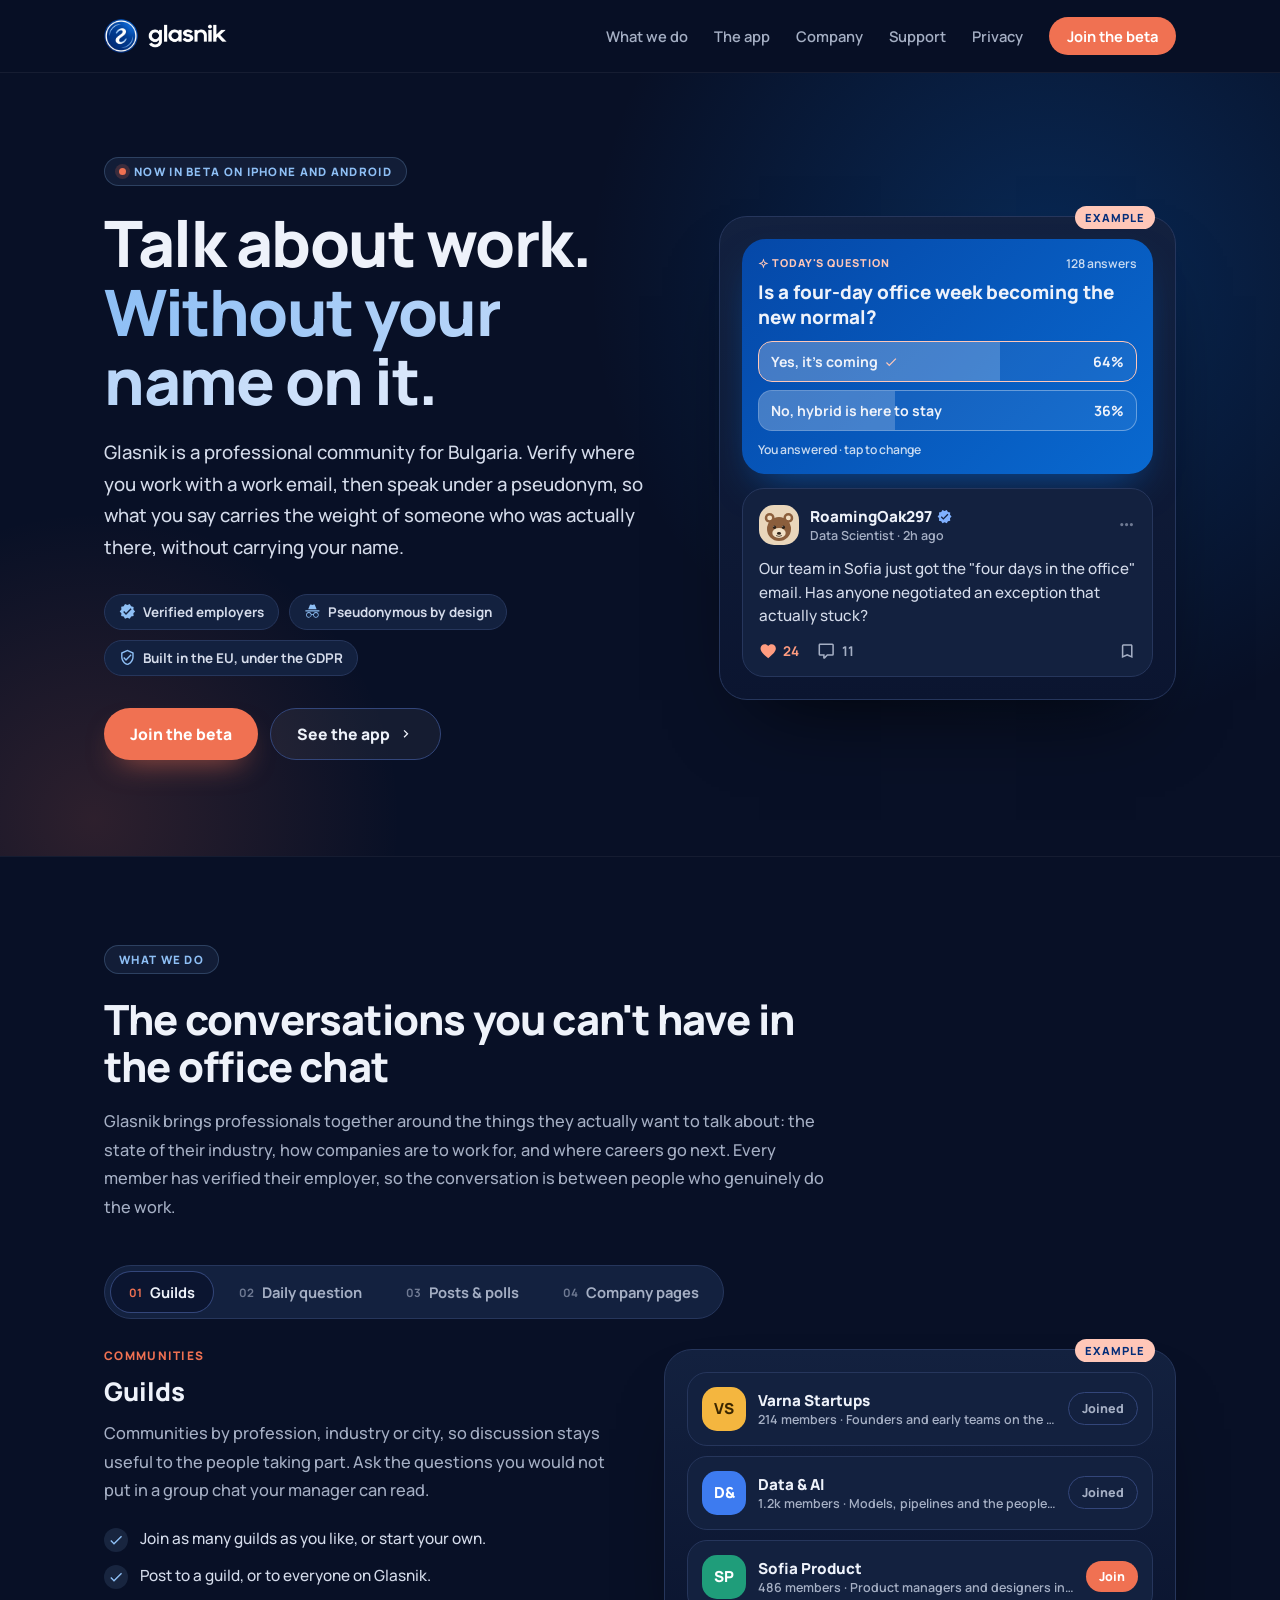
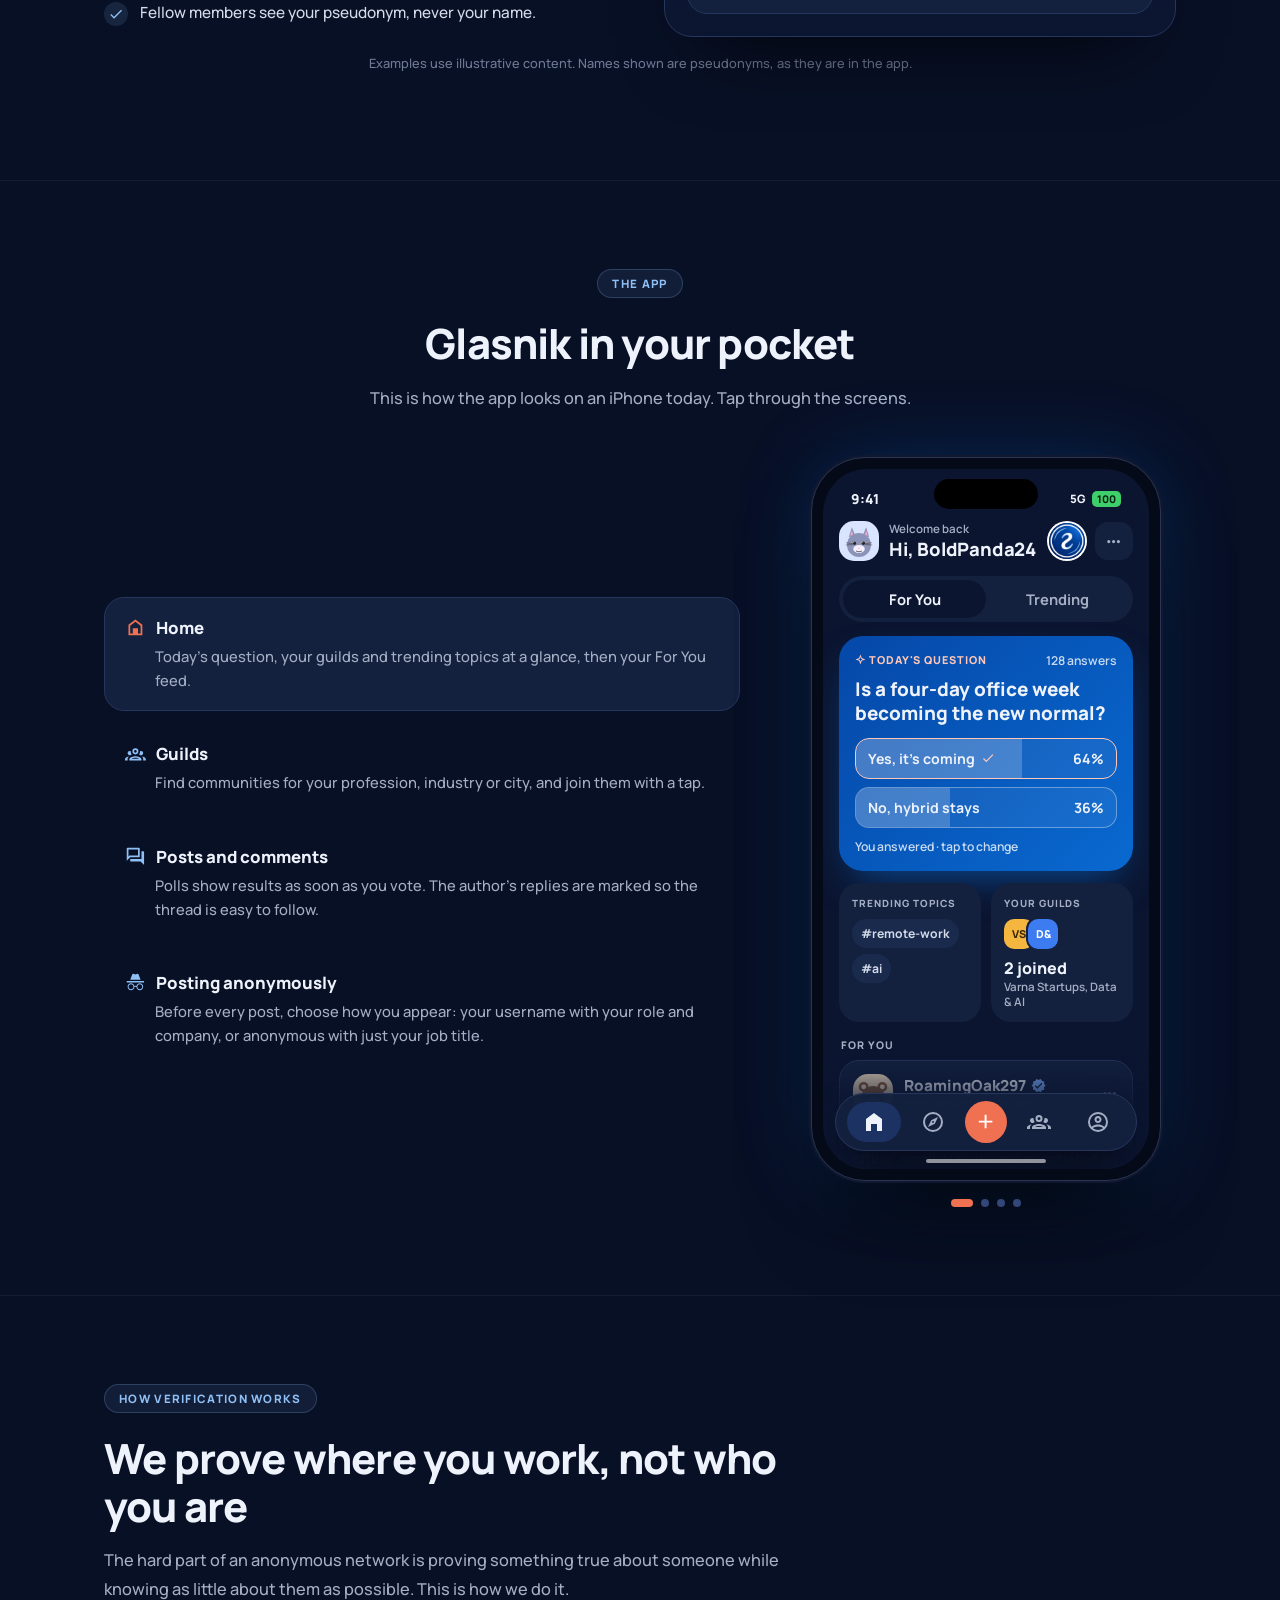
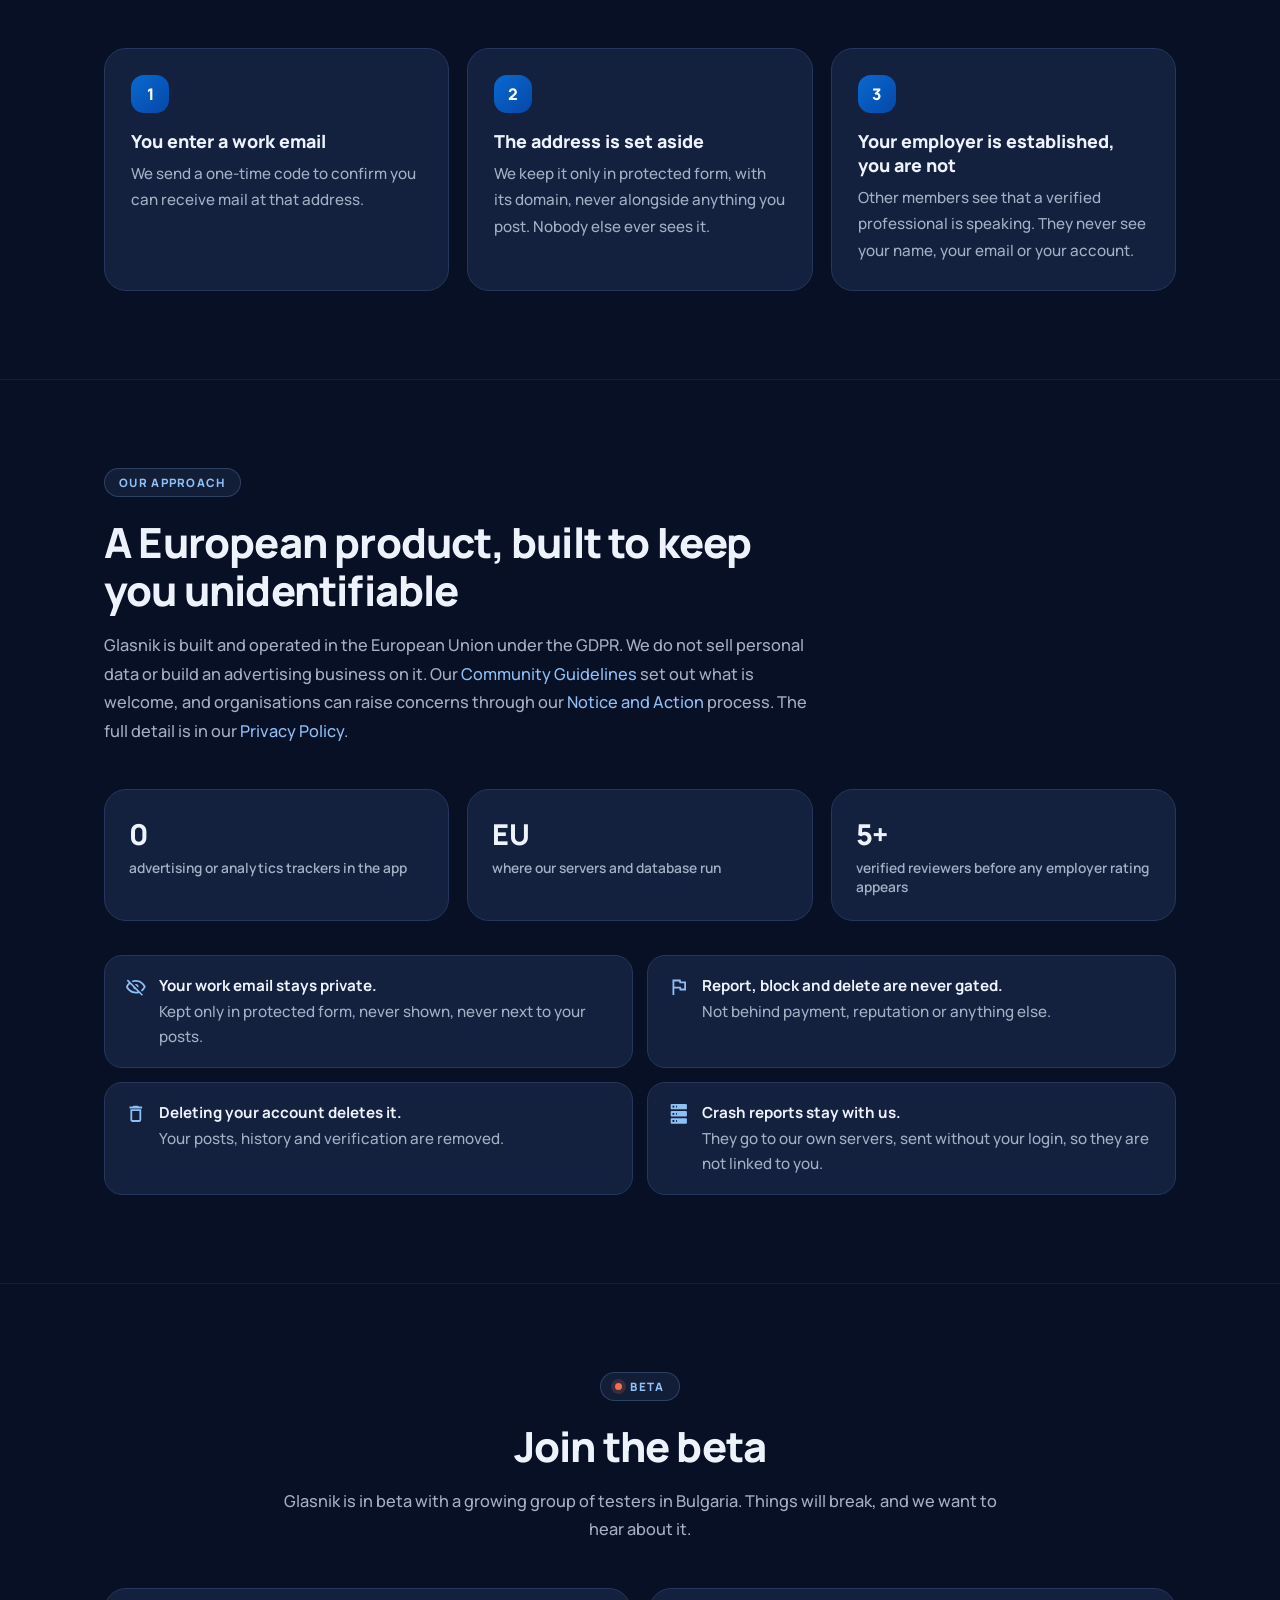
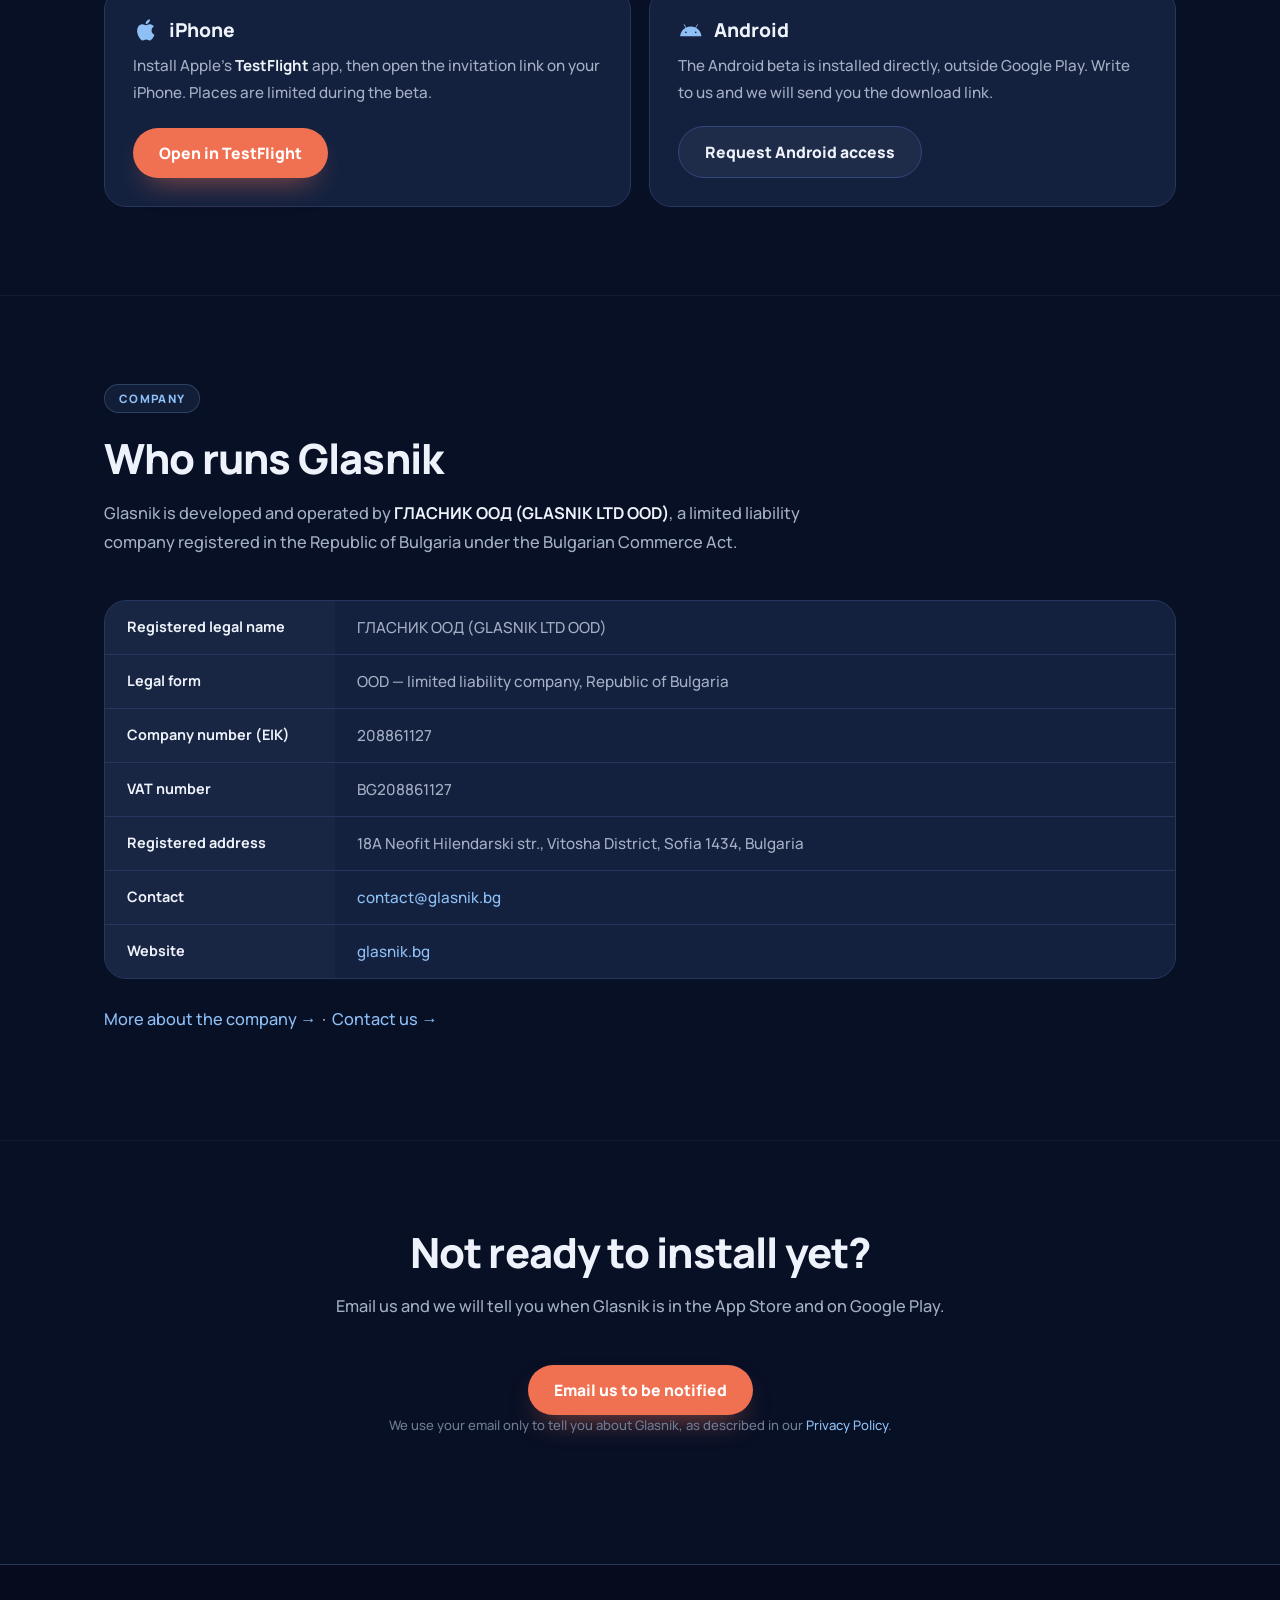
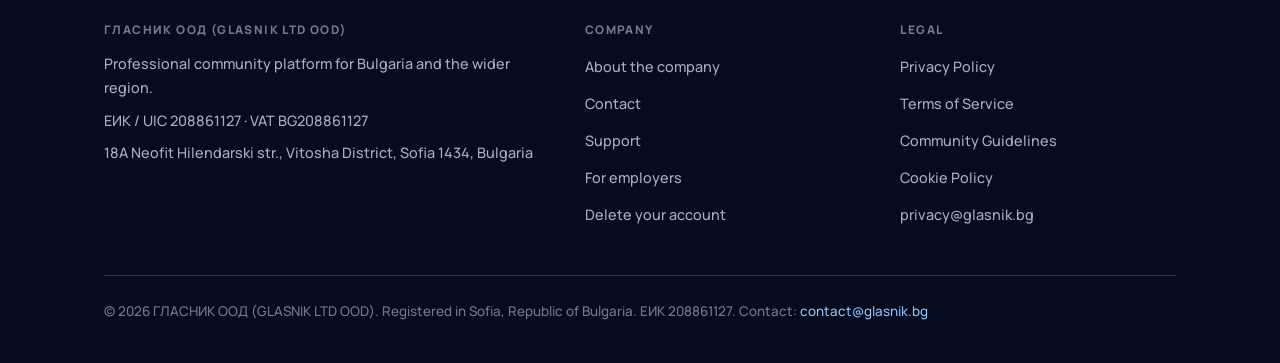
==== commit 235b329c: "Replace waitlist form with email link; remove Logic App URL" ====
--- a/index.html
+++ b/index.html
@@ -150,7 +150,7 @@
         <div>
           <div class="kicker">Conversation</div>
           <h3 style="font-size:1.6rem;margin-top:0">Posts, polls and comments</h3>
-          <p>Write a post or run a poll under your pseudonym. You decide whether your role and company appear next to it, and you can post fully anonymously when it matters.</p>
+          <p>Write a post or run a poll under your username, with your role and company beside it. Or post anonymously when it matters: then only your job title is shown, never your name or company.</p>
           <ul class="ticks">
             <li><svg class="i" viewBox="0 0 24 24" aria-hidden="true"><path d="M21,7L9,19L3.5,13.5L4.91,12.09L9,16.17L19.59,5.59L21,7Z"/></svg> Text posts up to 750 characters, and polls.</li>
             <li><svg class="i" viewBox="0 0 24 24" aria-hidden="true"><path d="M21,7L9,19L3.5,13.5L4.91,12.09L9,16.17L19.59,5.59L21,7Z"/></svg> Comments, likes and saved posts.</li>
@@ -223,7 +223,7 @@
           <button class="demo-item" role="tab" aria-selected="true" data-s="s1"><span class="t"><svg class="i" viewBox="0 0 24 24" aria-hidden="true"><path d="M9,13H15V19H18V10L12,5.5L6,10V19H9V13M4,21V9L12,3L20,9V21H4Z"/></svg> Home</span><p>Today's question, your guilds and trending topics at a glance, then your For You feed.</p></button>
           <button class="demo-item" role="tab" aria-selected="false" data-s="s2"><span class="t"><svg class="i" viewBox="0 0 24 24" aria-hidden="true"><path d="M12,5A3.5,3.5 0 0,0 8.5,8.5A3.5,3.5 0 0,0 12,12A3.5,3.5 0 0,0 15.5,8.5A3.5,3.5 0 0,0 12,5M12,7A1.5,1.5 0 0,1 13.5,8.5A1.5,1.5 0 0,1 12,10A1.5,1.5 0 0,1 10.5,8.5A1.5,1.5 0 0,1 12,7M5.5,8A2.5,2.5 0 0,0 3,10.5C3,11.44 3.53,12.25 4.29,12.68C4.65,12.88 5.06,13 5.5,13C5.94,13 6.35,12.88 6.71,12.68C7.08,12.47 7.39,12.17 7.62,11.81C6.89,10.86 6.5,9.7 6.5,8.5C6.5,8.41 6.5,8.31 6.5,8.22C6.2,8.08 5.86,8 5.5,8M18.5,8C18.14,8 17.8,8.08 17.5,8.22C17.5,8.31 17.5,8.41 17.5,8.5C17.5,9.7 17.11,10.86 16.38,11.81C16.5,12 16.63,12.15 16.78,12.3C16.94,12.45 17.1,12.58 17.29,12.68C17.65,12.88 18.06,13 18.5,13C18.94,13 19.35,12.88 19.71,12.68C20.47,12.25 21,11.44 21,10.5A2.5,2.5 0 0,0 18.5,8M12,14C9.66,14 5,15.17 5,17.5V19H19V17.5C19,15.17 14.34,14 12,14M4.71,14.55C2.78,14.78 0,15.76 0,17.5V19H3V17.07C3,16.06 3.69,15.22 4.71,14.55M19.29,14.55C20.31,15.22 21,16.06 21,17.07V19H24V17.5C24,15.76 21.22,14.78 19.29,14.55M12,16C13.53,16 15.24,16.5 16.23,17H7.77C8.76,16.5 10.47,16 12,16Z"/></svg> Guilds</span><p>Find communities for your profession, industry or city, and join them with a tap.</p></button>
           <button class="demo-item" role="tab" aria-selected="false" data-s="s3"><span class="t"><svg class="i" viewBox="0 0 24 24" aria-hidden="true"><path d="M15,4V11H5.17L4,12.17V4H15M16,2H3A1,1 0 0,0 2,3V17L6,13H16A1,1 0 0,0 17,12V3A1,1 0 0,0 16,2M21,6H19V15H6V17A1,1 0 0,0 7,18H18L22,22V7A1,1 0 0,0 21,6Z"/></svg> Posts and comments</span><p>Polls show results as soon as you vote. The author's replies are marked so the thread is easy to follow.</p></button>
-          <button class="demo-item" role="tab" aria-selected="false" data-s="s4"><span class="t"><svg class="i" viewBox="0 0 24 24" aria-hidden="true"><path d="M17.06 13C15.2 13 13.64 14.33 13.24 16.1C12.29 15.69 11.42 15.8 10.76 16.09C10.35 14.31 8.79 13 6.94 13C4.77 13 3 14.79 3 17C3 19.21 4.77 21 6.94 21C9 21 10.68 19.38 10.84 17.32C11.18 17.08 12.07 16.63 13.16 17.34C13.34 19.39 15 21 17.06 21C19.23 21 21 19.21 21 17C21 14.79 19.23 13 17.06 13M6.94 19.86C5.38 19.86 4.13 18.58 4.13 17S5.39 14.14 6.94 14.14C8.5 14.14 9.75 15.42 9.75 17S8.5 19.86 6.94 19.86M17.06 19.86C15.5 19.86 14.25 18.58 14.25 17S15.5 14.14 17.06 14.14C18.62 14.14 19.88 15.42 19.88 17S18.61 19.86 17.06 19.86M22 10.5H2V12H22V10.5M15.53 2.63C15.31 2.14 14.75 1.88 14.22 2.05L12 2.79L9.77 2.05L9.72 2.04C9.19 1.89 8.63 2.17 8.43 2.68L6 9H18L15.56 2.68L15.53 2.63Z"/></svg> Posting anonymously</span><p>Choose how you appear before you post: your pseudonym, or fully anonymous with just your role and company.</p></button>
+          <button class="demo-item" role="tab" aria-selected="false" data-s="s4"><span class="t"><svg class="i" viewBox="0 0 24 24" aria-hidden="true"><path d="M17.06 13C15.2 13 13.64 14.33 13.24 16.1C12.29 15.69 11.42 15.8 10.76 16.09C10.35 14.31 8.79 13 6.94 13C4.77 13 3 14.79 3 17C3 19.21 4.77 21 6.94 21C9 21 10.68 19.38 10.84 17.32C11.18 17.08 12.07 16.63 13.16 17.34C13.34 19.39 15 21 17.06 21C19.23 21 21 19.21 21 17C21 14.79 19.23 13 17.06 13M6.94 19.86C5.38 19.86 4.13 18.58 4.13 17S5.39 14.14 6.94 14.14C8.5 14.14 9.75 15.42 9.75 17S8.5 19.86 6.94 19.86M17.06 19.86C15.5 19.86 14.25 18.58 14.25 17S15.5 14.14 17.06 14.14C18.62 14.14 19.88 15.42 19.88 17S18.61 19.86 17.06 19.86M22 10.5H2V12H22V10.5M15.53 2.63C15.31 2.14 14.75 1.88 14.22 2.05L12 2.79L9.77 2.05L9.72 2.04C9.19 1.89 8.63 2.17 8.43 2.68L6 9H18L15.56 2.68L15.53 2.63Z"/></svg> Posting anonymously</span><p>Before every post, choose how you appear: your username with your role and company, or anonymous with just your job title.</p></button>
         </div>
         <div class="phone-wrap">
           <div class="phone" aria-label="Glasnik app screens">
@@ -307,7 +307,7 @@
                 <div class="topbar"><span class="tile-btn"><svg class="i" viewBox="0 0 24 24" aria-hidden="true"><path d="M19,6.41L17.59,5L12,10.59L6.41,5L5,6.41L10.59,12L5,17.59L6.41,19L12,13.41L17.59,19L19,17.59L13.41,12L19,6.41Z"/></svg></span><span class="t">New post</span><span class="post-btn">Post</span></div>
                 <div class="ident">
                   <span class="anon"><svg class="i" viewBox="0 0 24 24" aria-hidden="true"><path d="M17.06 13C15.2 13 13.64 14.33 13.24 16.1C12.29 15.69 11.42 15.8 10.76 16.09C10.35 14.31 8.79 13 6.94 13C4.77 13 3 14.79 3 17C3 19.21 4.77 21 6.94 21C9 21 10.68 19.38 10.84 17.32C11.18 17.08 12.07 16.63 13.16 17.34C13.34 19.39 15 21 17.06 21C19.23 21 21 19.21 21 17C21 14.79 19.23 13 17.06 13M6.94 19.86C5.38 19.86 4.13 18.58 4.13 17S5.39 14.14 6.94 14.14C8.5 14.14 9.75 15.42 9.75 17S8.5 19.86 6.94 19.86M17.06 19.86C15.5 19.86 14.25 18.58 14.25 17S15.5 14.14 17.06 14.14C18.62 14.14 19.88 15.42 19.88 17S18.61 19.86 17.06 19.86M22 10.5H2V12H22V10.5M15.53 2.63C15.31 2.14 14.75 1.88 14.22 2.05L12 2.79L9.77 2.05L9.72 2.04C9.19 1.89 8.63 2.17 8.43 2.68L6 9H18L15.56 2.68L15.53 2.63Z"/></svg></span>
-                  <div class="g-txt"><div class="g-name">Posting anonymously</div><div class="g-sub">Shown as Data Scientist · Example Tech</div></div>
+                  <div class="g-txt"><div class="g-name">Posting anonymously</div><div class="g-sub">Shown as Data Scientist · no name or company</div></div>
                   <span class="toggle" aria-hidden="true"></span>
                 </div>
                 <div class="editor">Is anyone else seeing interview loops get longer? Five rounds for a mid-level role feels like a lot.<span class="caret"></span></div>
@@ -418,17 +418,12 @@
     <div class="wrap" style="text-align:center">
       <div class="section-head center">
         <h2>Not ready to install yet?</h2>
-        <p>Leave your details and we will tell you when Glasnik launches. You can choose the name you would like to use.</p>
-      </div>
-      <div id="statusMessage" class="status-message"></div>
-      <form id="claimForm" class="signup-form" onsubmit="handleSubmit(event)">
-        <input type="text" name="username" placeholder="Preferred name" required autocomplete="off"
-               pattern="^[a-zA-Z0-9_]{3,15}$"
-               title="3-15 characters, letters, numbers or underscores.">
-        <input type="email" name="email" placeholder="Your email address" required autocomplete="email">
-        <button type="submit" id="submitBtn">Register interest</button>
-      </form>
-      <p class="consent">By registering you agree to our <a href="terms.html">Terms of Service</a> and to the processing of your email as described in our <a href="privacy.html">Privacy Policy</a>. We use your email only to contact you about Glasnik.</p>
+        <p>Email us and we will tell you when Glasnik is in the App Store and on Google Play.</p>
+      </div>
+      <div class="btns" style="justify-content:center">
+        <a class="btn" href="mailto:contact@glasnik.bg?subject=Tell%20me%20when%20Glasnik%20launches">Email us to be notified</a>
+      </div>
+      <p class="consent">We use your email only to tell you about Glasnik, as described in our <a href="privacy.html">Privacy Policy</a>.</p>
     </div>
   </section>
 
@@ -507,46 +502,6 @@
   start();
 })();
 
-// Waiting-list form: same Azure Logic App endpoint and payload as before.
-const API_ENDPOINT = 'https://prod-24.swedencentral.logic.azure.com:443/workflows/d3c5c5c6333f4b2ea1c3e5092abda1b5/triggers/When_an_HTTP_request_is_received/paths/invoke?api-version=2016-10-01&sp=%2Ftriggers%2FWhen_an_HTTP_request_is_received%2Frun&sv=1.0&sig=vC9c_XKoKe_8YlNNyXe4hmhVUXVSVEigew9SgbUUA8E';
-
-async function handleSubmit(e){
-  e.preventDefault();
-  const form = e.target;
-  const submitBtn = document.getElementById('submitBtn');
-  const statusMessage = document.getElementById('statusMessage');
-  const username = form.querySelector('input[name="username"]').value.replace('@','').trim();
-  const email = form.querySelector('input[name="email"]').value.trim();
-
-  submitBtn.disabled = true;
-  submitBtn.innerText = 'Sending...';
-  statusMessage.className = 'status-message';
-  statusMessage.innerText = '';
-
-  try {
-    const response = await fetch(API_ENDPOINT, {
-      method: 'POST',
-      headers: { 'Content-Type': 'application/json' },
-      body: JSON.stringify({ username: username, email: email })
-    });
-    if (response.ok) {
-      statusMessage.className = 'status-message status-success';
-      statusMessage.innerText = "Thank you. We will be in touch at " + email + ".";
-      form.reset();
-    } else {
-      const errorData = await response.json().catch(() => ({}));
-      statusMessage.className = 'status-message status-error';
-      statusMessage.innerText = errorData.message || 'Something went wrong. Please try another username.';
-    }
-  } catch (error) {
-    statusMessage.className = 'status-message status-error';
-    statusMessage.innerText = 'Network error. Please check your connection and try again.';
-    console.error('API Error:', error);
-  } finally {
-    submitBtn.disabled = false;
-    submitBtn.innerText = 'Register interest';
-  }
-}
 </script>
 </body>
 </html>
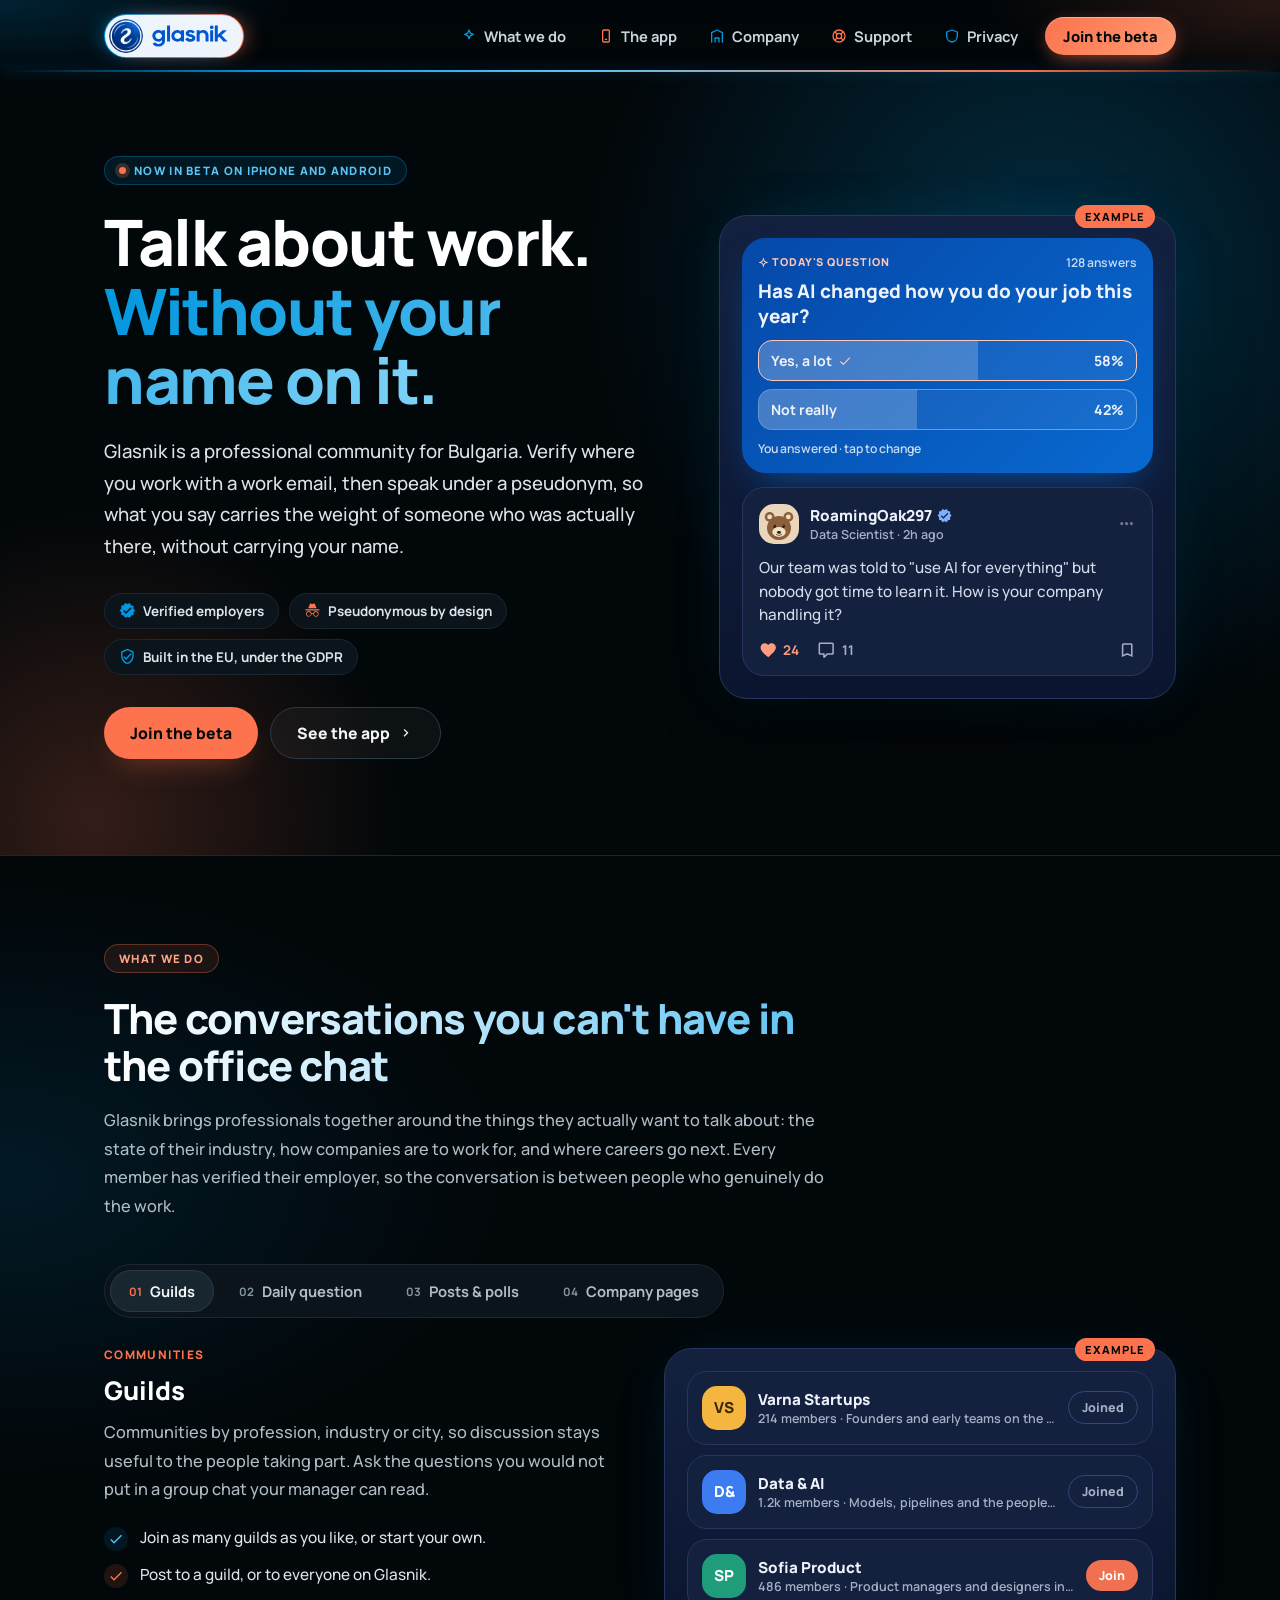
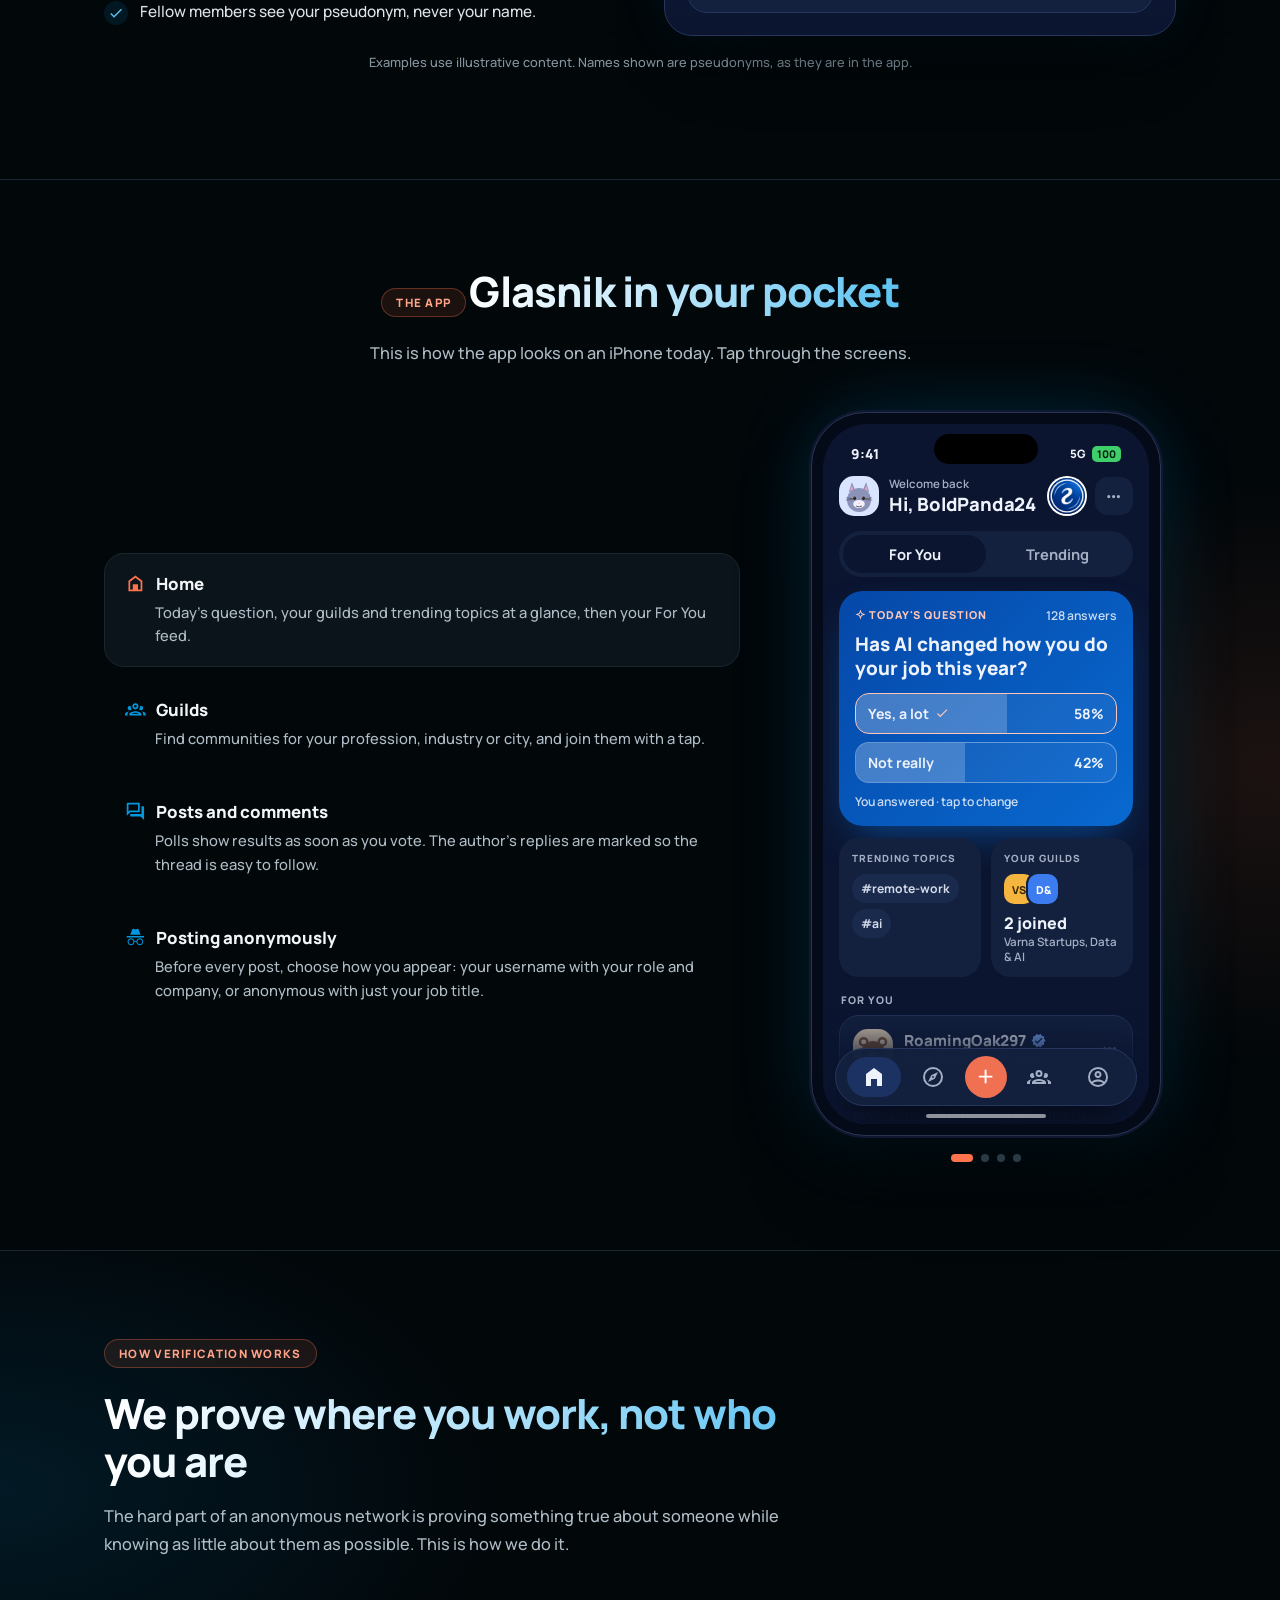
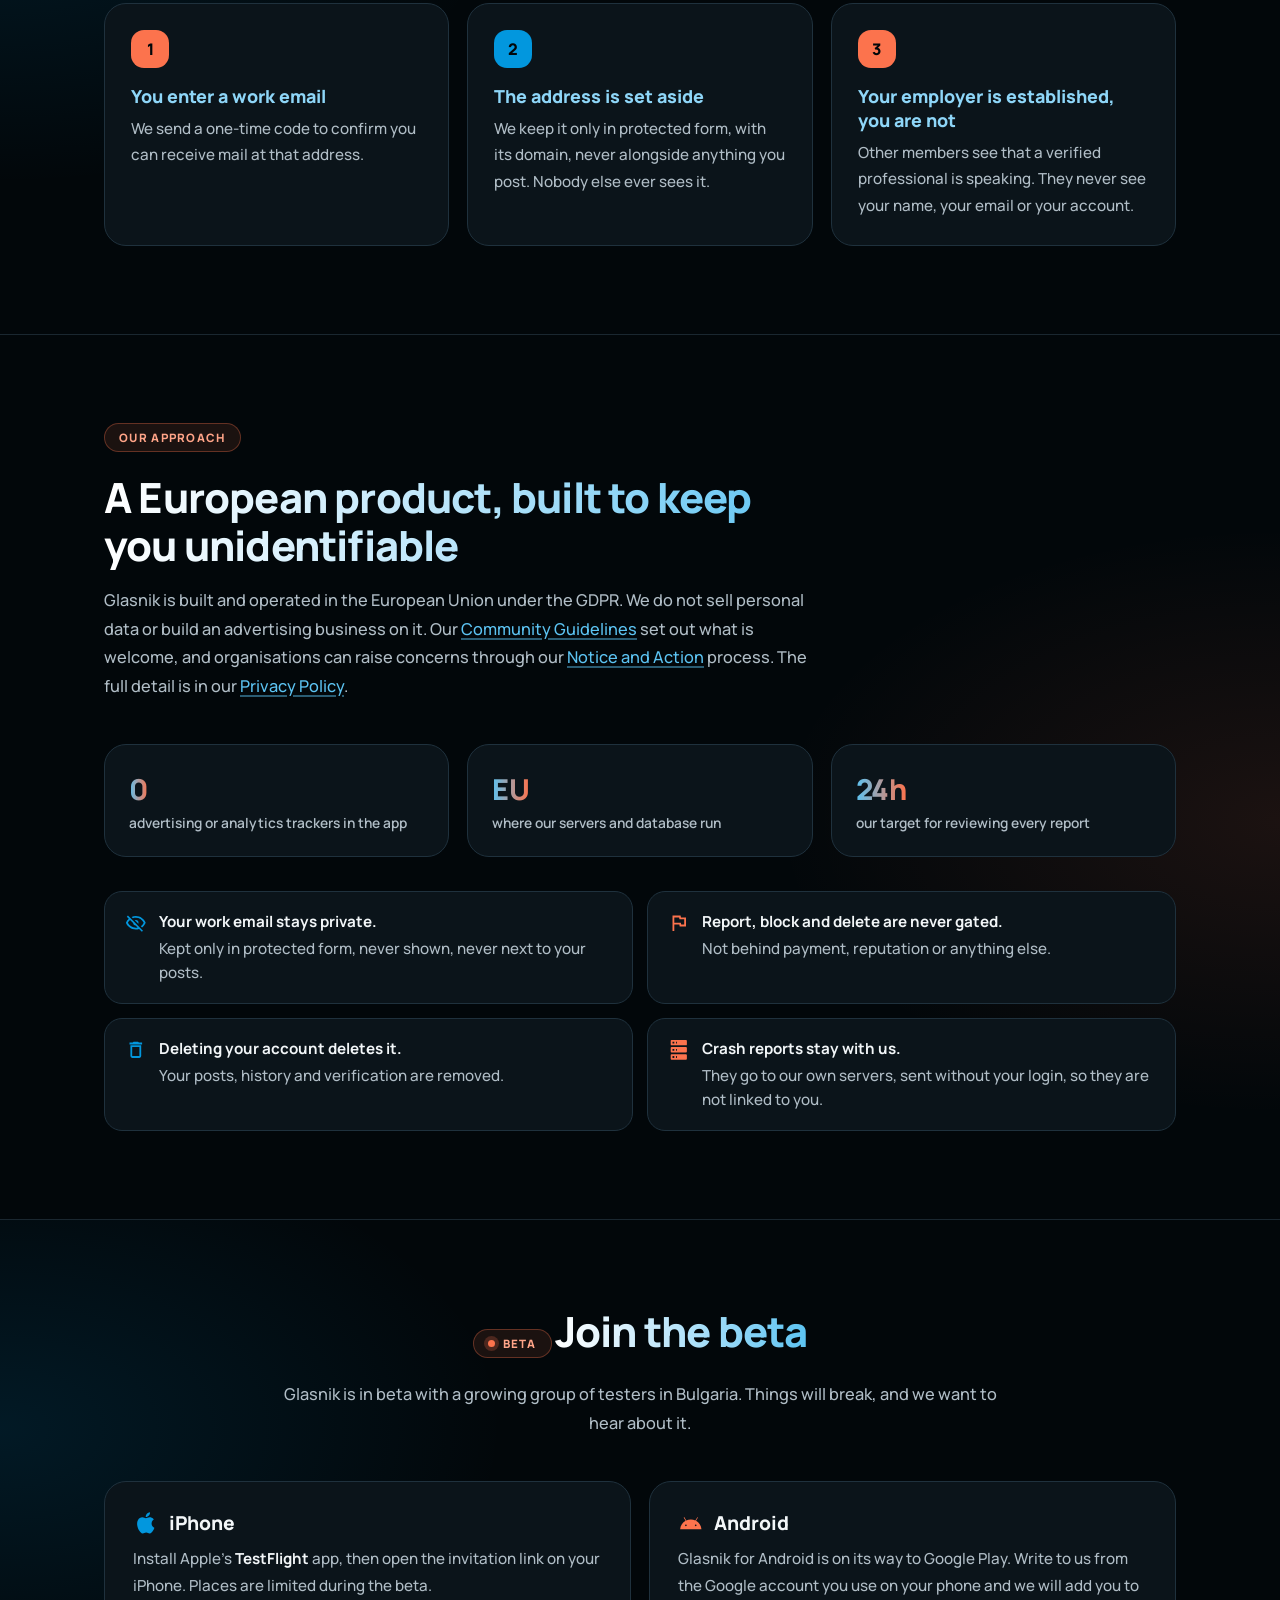
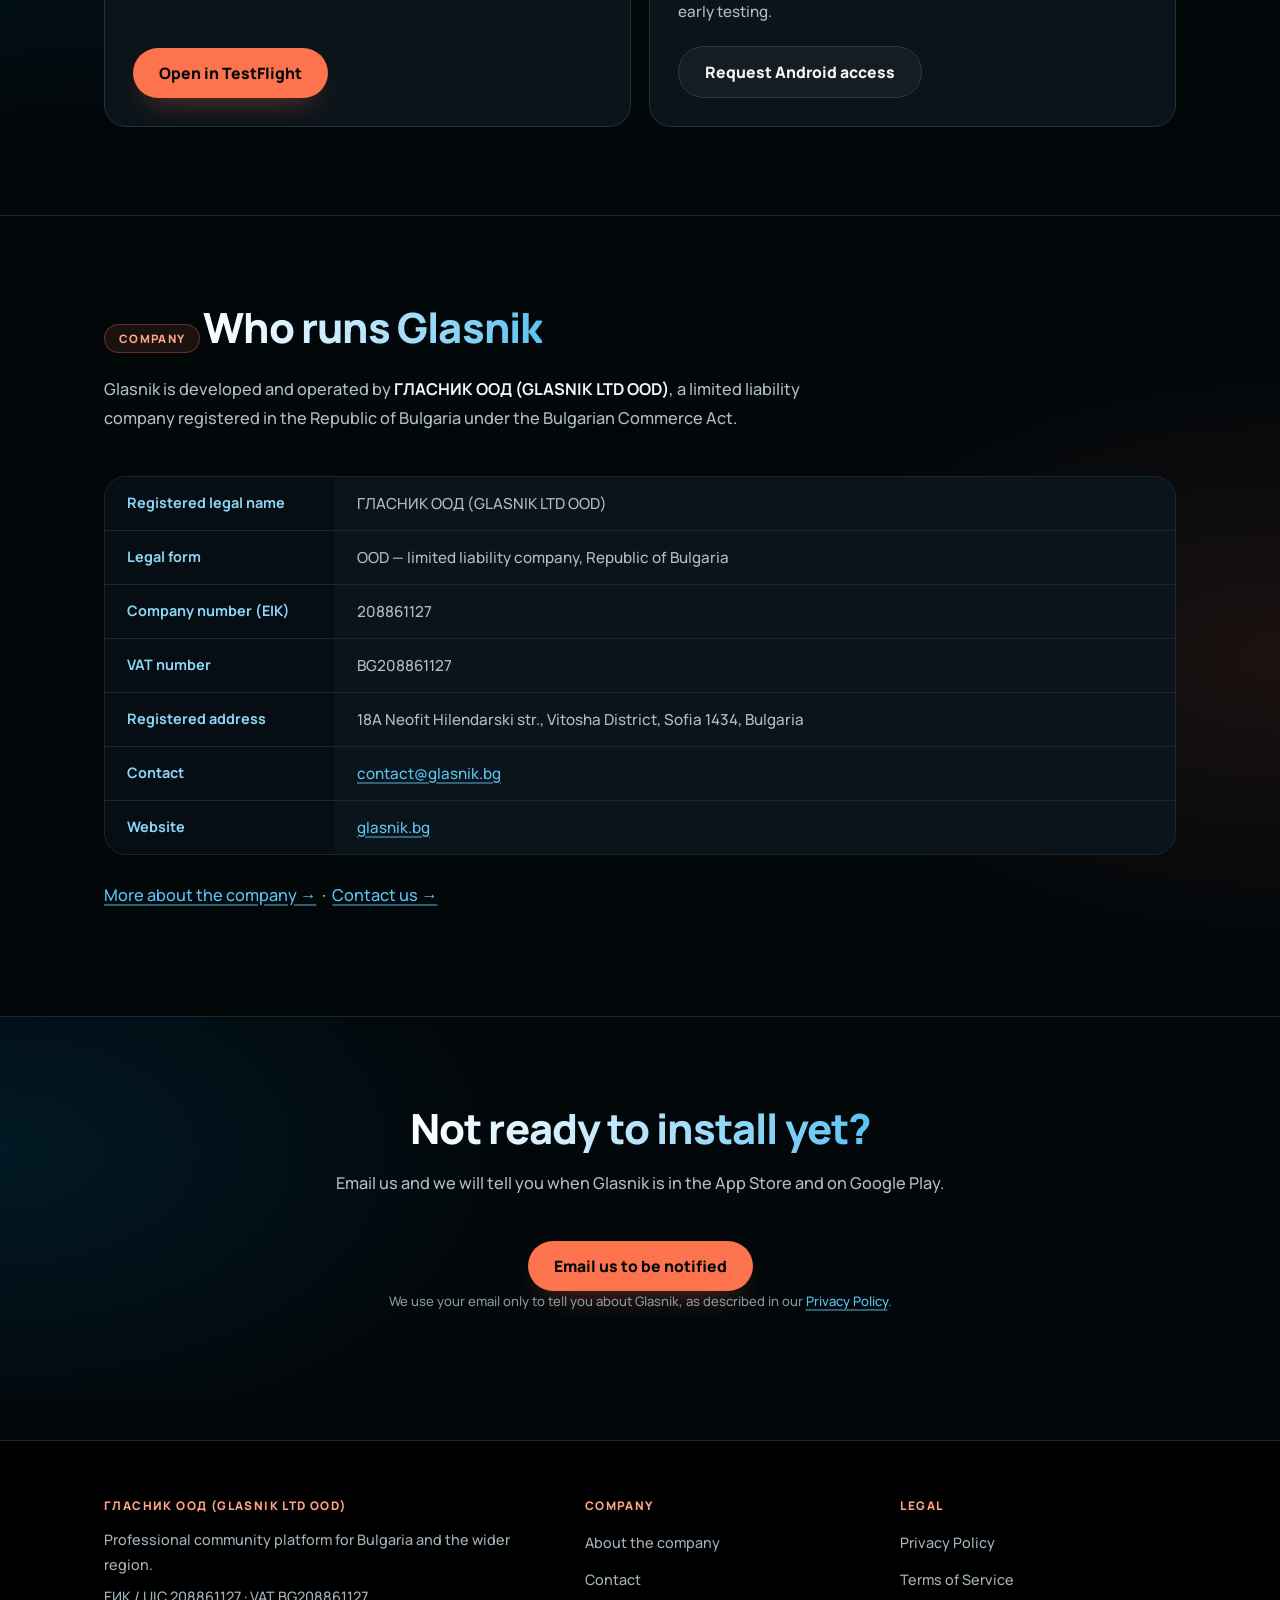
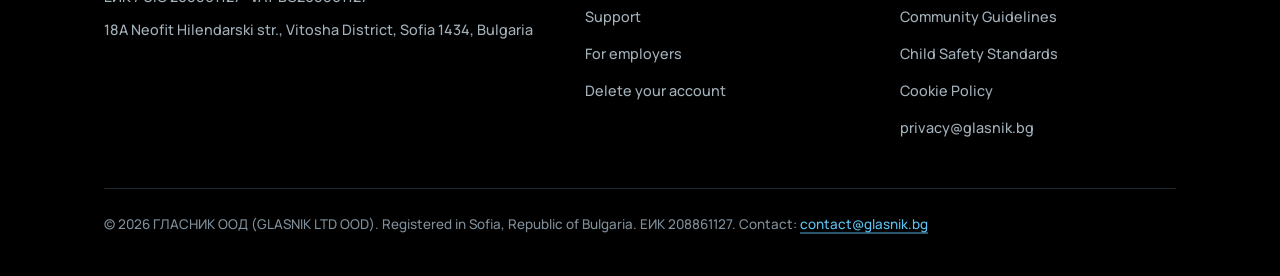
==== commit 8c9706bb: "Website: palette D, brand pill + SVG wordmark, colourful header with icons and current-page highligh" ====
--- a/index.html
+++ b/index.html
@@ -6,7 +6,7 @@
 <title>Glasnik — the professional community for Bulgaria</title>
 <meta name="description" content="Glasnik is a professional community for Bulgaria where members verify where they work and speak under a pseudonym. Developed and operated by ГЛАСНИК ООД (GLASNIK LTD OOD), Sofia.">
 <meta name="author" content="ГЛАСНИК ООД (GLASNIK LTD OOD)">
-<meta name="theme-color" content="#081026">
+<meta name="theme-color" content="#02070A">
 <link rel="canonical" href="https://glasnik.bg/">
 <meta property="og:type" content="website">
 <meta property="og:site_name" content="Glasnik">
@@ -23,7 +23,7 @@
 
 <header class="site">
   <div class="wrap">
-    <a class="brand" href="index.html" aria-label="Glasnik home"><img src="img/logo.png" alt="" width="34" height="34"><img class="word" src="img/wordmark-white.png" alt="glasnik" height="24"></a>
+    <a class="brand" href="index.html" aria-label="Glasnik home"><img src="img/logo.png" alt="" width="34" height="34"><img class="word" src="img/wordmark.svg" alt="glasnik" height="24"></a>
     <nav class="site">
       <a href="index.html#what-we-do">What we do</a>
       <a href="index.html#app">The app</a>
@@ -60,10 +60,10 @@
           <span class="tag">Example</span>
           <div class="tq">
             <div class="tq-head"><span><svg class="i" viewBox="0 0 24 24" aria-hidden="true"><path d="M12,6.7L13.45,10.55L17.3,12L13.45,13.45L12,17.3L10.55,13.45L6.7,12L10.55,10.55L12,6.7M12,1L9,9L1,12L9,15L12,23L15,15L23,12L15,9L12,1Z"/></svg> Today's question</span><span class="ans">128 answers</span></div>
-            <div class="tq-q">Is a four-day office week becoming the new normal?</div>
+            <div class="tq-q">Has AI changed how you do your job this year?</div>
             <div class="poll">
-              <div class="opt mine"><div class="fill" style="width:64%"></div><span>Yes, it's coming <svg class="i" viewBox="0 0 24 24" aria-hidden="true"><path d="M21,7L9,19L3.5,13.5L4.91,12.09L9,16.17L19.59,5.59L21,7Z"/></svg></span><span>64%</span></div>
-              <div class="opt"><div class="fill" style="width:36%"></div><span>No, hybrid is here to stay</span><span>36%</span></div>
+              <div class="opt mine"><div class="fill" style="width:58%"></div><span>Yes, a lot <svg class="i" viewBox="0 0 24 24" aria-hidden="true"><path d="M21,7L9,19L3.5,13.5L4.91,12.09L9,16.17L19.59,5.59L21,7Z"/></svg></span><span>58%</span></div>
+              <div class="opt"><div class="fill" style="width:42%"></div><span>Not really</span><span>42%</span></div>
             </div>
             <div class="tq-foot">You answered · tap to change</div>
           </div>
@@ -73,7 +73,7 @@
               <div class="post-who"><div class="post-name">RoamingOak297 <svg class="i" viewBox="0 0 24 24" aria-hidden="true"><path d="M23,12L20.56,9.22L20.9,5.54L17.29,4.72L15.4,1.54L12,3L8.6,1.54L6.71,4.72L3.1,5.53L3.44,9.21L1,12L3.44,14.78L3.1,18.47L6.71,19.29L8.6,22.47L12,21L15.4,22.46L17.29,19.28L20.9,18.46L20.56,14.78L23,12M10,17L6,13L7.41,11.59L10,14.17L16.59,7.58L18,9L10,17Z"/></svg></div><div class="post-meta">Data Scientist · 2h ago</div></div>
               <span class="post-dots"><svg class="i" viewBox="0 0 24 24" aria-hidden="true"><path d="M16,12A2,2 0 0,1 18,10A2,2 0 0,1 20,12A2,2 0 0,1 18,14A2,2 0 0,1 16,12M10,12A2,2 0 0,1 12,10A2,2 0 0,1 14,12A2,2 0 0,1 12,14A2,2 0 0,1 10,12M4,12A2,2 0 0,1 6,10A2,2 0 0,1 8,12A2,2 0 0,1 6,14A2,2 0 0,1 4,12Z"/></svg></span>
             </div>
-            <p class="post-body">Our team in Sofia just got the "four days in the office" email. Has anyone negotiated an exception that actually stuck?</p>
+            <p class="post-body">Our team was told to "use AI for everything" but nobody got time to learn it. How is your company handling it?</p>
             <div class="post-actions"><span class="liked"><svg class="i" viewBox="0 0 24 24" aria-hidden="true"><path d="M12,21.35L10.55,20.03C5.4,15.36 2,12.27 2,8.5C2,5.41 4.42,3 7.5,3C9.24,3 10.91,3.81 12,5.08C13.09,3.81 14.76,3 16.5,3C19.58,3 22,5.41 22,8.5C22,12.27 18.6,15.36 13.45,20.03L12,21.35Z"/></svg> 24</span><span><svg class="i" viewBox="0 0 24 24" aria-hidden="true"><path d="M9,22A1,1 0 0,1 8,21V18H4A2,2 0 0,1 2,16V4C2,2.89 2.9,2 4,2H20A2,2 0 0,1 22,4V16A2,2 0 0,1 20,18H13.9L10.2,21.71C10,21.9 9.75,22 9.5,22V22H9M10,16V19.08L13.08,16H20V4H4V16H10Z"/></svg> 11</span><span class="save"><svg class="i" viewBox="0 0 24 24" aria-hidden="true"><path d="M17,18L12,15.82L7,18V5H17M17,3H7A2,2 0 0,0 5,5V21L12,18L19,21V5C19,3.89 18.1,3 17,3Z"/></svg></span></div>
           </div>
         </div>
@@ -242,10 +242,10 @@
                 <div class="seg"><span class="on">For You</span><span>Trending</span></div>
                 <div class="tq">
                   <div class="tq-head"><span><svg class="i" viewBox="0 0 24 24" aria-hidden="true"><path d="M12,6.7L13.45,10.55L17.3,12L13.45,13.45L12,17.3L10.55,13.45L6.7,12L10.55,10.55L12,6.7M12,1L9,9L1,12L9,15L12,23L15,15L23,12L15,9L12,1Z"/></svg> Today's question</span><span class="ans">128 answers</span></div>
-                  <div class="tq-q">Is a four-day office week becoming the new normal?</div>
+                  <div class="tq-q">Has AI changed how you do your job this year?</div>
                   <div class="poll">
-                    <div class="opt mine"><div class="fill" style="width:64%"></div><span>Yes, it's coming <svg class="i" viewBox="0 0 24 24" aria-hidden="true"><path d="M21,7L9,19L3.5,13.5L4.91,12.09L9,16.17L19.59,5.59L21,7Z"/></svg></span><span>64%</span></div>
-                    <div class="opt"><div class="fill" style="width:36%"></div><span>No, hybrid stays</span><span>36%</span></div>
+                    <div class="opt mine"><div class="fill" style="width:58%"></div><span>Yes, a lot <svg class="i" viewBox="0 0 24 24" aria-hidden="true"><path d="M21,7L9,19L3.5,13.5L4.91,12.09L9,16.17L19.59,5.59L21,7Z"/></svg></span><span>58%</span></div>
+                    <div class="opt"><div class="fill" style="width:42%"></div><span>Not really</span><span>42%</span></div>
                   </div>
                   <div class="tq-foot">You answered · tap to change</div>
                 </div>
@@ -260,7 +260,7 @@
                     <div class="post-who"><div class="post-name">RoamingOak297 <svg class="i" viewBox="0 0 24 24" aria-hidden="true"><path d="M23,12L20.56,9.22L20.9,5.54L17.29,4.72L15.4,1.54L12,3L8.6,1.54L6.71,4.72L3.1,5.53L3.44,9.21L1,12L3.44,14.78L3.1,18.47L6.71,19.29L8.6,22.47L12,21L15.4,22.46L17.29,19.28L20.9,18.46L20.56,14.78L23,12M10,17L6,13L7.41,11.59L10,14.17L16.59,7.58L18,9L10,17Z"/></svg></div><div class="post-meta">Data Scientist · 2h ago</div></div>
                     <span class="post-dots"><svg class="i" viewBox="0 0 24 24" aria-hidden="true"><path d="M16,12A2,2 0 0,1 18,10A2,2 0 0,1 20,12A2,2 0 0,1 18,14A2,2 0 0,1 16,12M10,12A2,2 0 0,1 12,10A2,2 0 0,1 14,12A2,2 0 0,1 12,14A2,2 0 0,1 10,12M4,12A2,2 0 0,1 6,10A2,2 0 0,1 8,12A2,2 0 0,1 6,14A2,2 0 0,1 4,12Z"/></svg></span>
                   </div>
-                  <p class="post-body">Our team just got the "four days in the office" email. Has anyone negotiated an exception that actually stuck?</p>
+                  <p class="post-body">Our team was told to "use AI for everything" but nobody got time to learn it. How is your company handling it?</p>
                 </div>
               </div>
 
@@ -358,7 +358,7 @@
       <div class="stats">
         <div class="stat"><div class="v">0</div><div class="l">advertising or analytics trackers in the app</div></div>
         <div class="stat"><div class="v">EU</div><div class="l">where our servers and database run</div></div>
-        <div class="stat"><div class="v">5+</div><div class="l">verified reviewers before any employer rating appears</div></div>
+        <div class="stat"><div class="v">24h</div><div class="l">our target for reviewing every report</div></div>
       </div>
       <ul class="rules">
         <li><svg class="i" viewBox="0 0 24 24" aria-hidden="true"><path d="M2,5.27L3.28,4L20,20.72L18.73,22L15.65,18.92C14.5,19.3 13.28,19.5 12,19.5C7,19.5 2.73,16.39 1,12C1.69,10.24 2.79,8.69 4.19,7.46L2,5.27M12,9A3,3 0 0,1 15,12C15,12.35 14.94,12.69 14.83,13L11,9.17C11.31,9.06 11.65,9 12,9M12,4.5C17,4.5 21.27,7.61 23,12C22.18,14.08 20.79,15.88 19,17.19L17.58,15.76C18.94,14.82 20.06,13.54 20.82,12C19.17,8.64 15.76,6.5 12,6.5C10.91,6.5 9.84,6.68 8.84,7L7.3,5.47C8.74,4.85 10.33,4.5 12,4.5M3.18,12C4.83,15.36 8.24,17.5 12,17.5C12.69,17.5 13.37,17.43 14,17.29L11.72,15C10.29,14.85 9.15,13.71 9,12.28L5.6,8.87C4.61,9.72 3.78,10.78 3.18,12Z"/></svg><span><strong>Your work email stays private.</strong>Kept only in protected form, never shown, never next to your posts.</span></li>
@@ -385,7 +385,7 @@
         </div>
         <div class="card">
           <div class="os"><svg class="i" viewBox="0 0 24 24" aria-hidden="true"><path d="M16.61 15.15C16.15 15.15 15.77 14.78 15.77 14.32S16.15 13.5 16.61 13.5H16.61C17.07 13.5 17.45 13.86 17.45 14.32C17.45 14.78 17.07 15.15 16.61 15.15M7.41 15.15C6.95 15.15 6.57 14.78 6.57 14.32C6.57 13.86 6.95 13.5 7.41 13.5H7.41C7.87 13.5 8.24 13.86 8.24 14.32C8.24 14.78 7.87 15.15 7.41 15.15M16.91 10.14L18.58 7.26C18.67 7.09 18.61 6.88 18.45 6.79C18.28 6.69 18.07 6.75 18 6.92L16.29 9.83C14.95 9.22 13.5 8.9 12 8.91C10.47 8.91 9 9.24 7.73 9.82L6.04 6.91C5.95 6.74 5.74 6.68 5.57 6.78C5.4 6.87 5.35 7.08 5.44 7.25L7.1 10.13C4.25 11.69 2.29 14.58 2 18H22C21.72 14.59 19.77 11.7 16.91 10.14H16.91Z"/></svg> Android</div>
-          <p>The Android beta is installed directly, outside Google Play. Write to us and we will send you the download link.</p>
+          <p>Glasnik for Android is on its way to Google Play. Write to us from the Google account you use on your phone and we will add you to early testing.</p>
           <div class="btns"><a class="btn ghost" href="mailto:support@glasnik.bg?subject=Android%20beta">Request Android access</a></div>
         </div>
       </div>
@@ -454,6 +454,7 @@
           <li><a href="privacy.html">Privacy Policy</a></li>
           <li><a href="terms.html">Terms of Service</a></li>
           <li><a href="guidelines.html">Community Guidelines</a></li>
+          <li><a href="child-safety.html">Child Safety Standards</a></li>
           <li><a href="cookies.html">Cookie Policy</a></li>
           <li><a href="mailto:privacy@glasnik.bg">privacy@glasnik.bg</a></li>
         </ul>
--- a/site.css
+++ b/site.css
@@ -1,7 +1,10 @@
 /* glasnik.bg: one stylesheet for every page.
-   Colours and type are the app's own dark theme (frontend/src/theme/colors.ts):
-   surface #0B1530 · containers #13213F / #1A2A4D · primary #8EBFF5 · coral #F07152
-   · logo gradient #0969D0 → #0548A8 → #032D79. Font: Manrope (self-hosted, SIL OFL). */
+   Website palette "D": midnight #02070A ground · electric blue #0297DE for links, icons and the
+   highlighted headline · cantaloupe #FC734D as the one accent (buttons, dots, markers).
+   Cantaloupe carries midnight text, never white (white on it is 2.7:1; midnight is 7.4:1).
+   App depictions (.phone, .example) re-pin the app's own dark theme from frontend/src/theme/colors.ts
+   so they stay screenshots of the real app: surface #0B1530 · containers #13213F / #1A2A4D ·
+   primary #8EBFF5 · coral #F07152. Font: Manrope (self-hosted, SIL OFL). */
 
 @font-face{font-family:Manrope;font-style:normal;font-display:swap;font-weight:500;src:url(fonts/manrope-cyrillic-500-normal.woff2) format('woff2');unicode-range:U+0301,U+0400-045F,U+0490-0491,U+04B0-04B1,U+2116}
 @font-face{font-family:Manrope;font-style:normal;font-display:swap;font-weight:600;src:url(fonts/manrope-cyrillic-600-normal.woff2) format('woff2');unicode-range:U+0301,U+0400-045F,U+0490-0491,U+04B0-04B1,U+2116}
@@ -17,12 +20,26 @@
 @font-face{font-family:Manrope;font-style:normal;font-display:swap;font-weight:800;src:url(fonts/manrope-latin-800-normal.woff2) format('woff2');unicode-range:U+0000-00FF,U+0131,U+0152-0153,U+02BB-02BC,U+02C6,U+02DA,U+02DC,U+0304,U+0308,U+0329,U+2000-206F,U+20AC,U+2122,U+2191,U+2193,U+2212,U+2215,U+FEFF,U+FFFD}
 
 :root{
+  /* website */
+  --bg:#02070A; --bg-2:#060E13; --panel:#0B141A; --panel-2:#111D25; --panel-3:#17262F;
+  --line:#1A2730; --line-2:#2A3A45;
+  --text:#F2F6F8; --body:#DCE4EA; --muted:#B0BDC6; --dim:#8696A1;
+  --heading:#FFFFFF; --primary:#0297DE; --link:#5CC3F2;
+  --coral:#FC734D; --coral-hover:#FF8A68; --on-btn:#02070A; --btn-shadow:rgba(252,115,77,.45);
+  --accent:#FC734D; --accent-tint:rgba(2,151,222,.12); --accent-line:rgba(2,151,222,.32);
+  --peach:#FFC2AF; --tertiary:#FC734D;
+  --b1:#0969D0; --b2:#0548A8; --b3:#032D79; --verified:#5CC3F2; --gold:#F4B63F;
+  --radius:22px; --max:1120px;
+}
+/* app depictions keep the app's real dark theme */
+.phone,.example{
   --bg:#081026; --bg-2:#0B1530; --panel:#13213F; --panel-2:#1A2A4D; --panel-3:#203258;
   --line:#26365C; --line-2:#33467A;
   --text:#EEF2FA; --body:#D4DBEA; --muted:#A5AFC4; --dim:#6F7A93;
-  --primary:#8EBFF5; --coral:#F07152; --peach:#FFC7B8; --tertiary:#FF9C80;
-  --b1:#0969D0; --b2:#0548A8; --b3:#032D79; --verified:#7FB0FF; --gold:#F4B63F;
-  --radius:22px; --max:1120px;
+  --heading:#EEF2FA; --primary:#8EBFF5;
+  --coral:#F07152; --coral-hover:#E8603F; --on-btn:#FFFFFF; --link:#8EBFF5;
+  --peach:#FFC7B8; --tertiary:#FF9C80; --verified:#7FB0FF;
+  color:var(--text);
 }
 *{margin:0;padding:0;box-sizing:border-box}
 html{scroll-behavior:smooth}
@@ -32,38 +49,65 @@
   display:flex; flex-direction:column; overflow-x:hidden;
   -webkit-font-smoothing:antialiased;
 }
-::selection{background:var(--primary);color:var(--b3)}
-a{color:var(--primary);text-decoration:none}
+::selection{background:var(--primary);color:#02070A}
+a{color:var(--link);text-decoration:none}
+:focus-visible{outline:2px solid var(--link);outline-offset:3px;border-radius:6px}
 a:hover{text-decoration:underline}
 .wrap{width:100%;max-width:var(--max);margin:0 auto;padding:0 24px}
 svg.i{width:1em;height:1em;fill:currentColor;flex:none;display:inline-block;vertical-align:-.125em}
 
 /* ---------- header ---------- */
-header.site{position:sticky;top:0;z-index:50;background:rgba(8,16,38,.82);backdrop-filter:blur(16px);
-  -webkit-backdrop-filter:blur(16px);border-bottom:1px solid rgba(255,255,255,.06)}
+/* Header: faint blue/orange wash at either end and a glowing blue→orange line along the bottom. */
+header.site{position:sticky;top:0;z-index:50;backdrop-filter:blur(16px);-webkit-backdrop-filter:blur(16px);
+  background:radial-gradient(420px 120px at 0% 0%,rgba(2,151,222,.20),transparent 70%),
+    radial-gradient(420px 120px at 100% 0%,rgba(252,115,77,.16),transparent 70%),rgba(2,7,10,.84)}
+header.site::after{content:"";position:absolute;left:0;right:0;bottom:0;height:2px;pointer-events:none;
+  background:linear-gradient(90deg,transparent,#0297DE 20%,#5CC3F2 45%,#FC734D 80%,transparent);
+  box-shadow:0 0 14px rgba(2,151,222,.45)}
 header.site .wrap{display:flex;align-items:center;justify-content:space-between;height:72px;gap:24px}
-.brand{display:inline-flex;align-items:center;gap:10px}
+/* Logo + name sit on a soft light pill so the brand blue (#0056D0) keeps its true colour
+   on the dark header (6.5:1 on the pill, versus 3.1:1 straight on #02070A). */
+/* The pill's edge runs electric blue on the left into cantaloupe on the right, with a soft
+   glow of each colour on its own side. */
+.brand{display:inline-flex;align-items:center;gap:9px;padding:4px 15px 4px 4px;border-radius:999px;
+  border:1.5px solid transparent;
+  background:linear-gradient(#EEF4FC,#EEF4FC) padding-box,linear-gradient(90deg,#0297DE,#FC734D) border-box;
+  box-shadow:-8px 0 22px -10px rgba(2,151,222,.85),8px 0 22px -10px rgba(252,115,77,.85)}
 .brand img{display:block;border-radius:50%}
-.brand .word{height:24px;width:auto;border-radius:0}
-.brand:hover{text-decoration:none;opacity:.92}
-nav.site{display:flex;gap:26px;flex-wrap:wrap;align-items:center}
-nav.site a{color:var(--muted);font-size:.92rem;font-weight:600}
-nav.site a:hover,nav.site a[aria-current="page"]{color:var(--text);text-decoration:none}
-nav.site a.nav-cta{color:#fff;background:var(--coral);padding:9px 18px;border-radius:999px;font-weight:700}
-nav.site a.nav-cta:hover{background:#E8603F}
+.brand .word{height:22px;width:auto;border-radius:0}
+.brand:hover{text-decoration:none;background:linear-gradient(#FFFFFF,#FFFFFF) padding-box,linear-gradient(90deg,#0297DE,#FC734D) border-box}
+nav.site{display:flex;gap:6px;flex-wrap:wrap;align-items:center}
+nav.site a{display:inline-flex;align-items:center;gap:7px;white-space:nowrap;color:#C9D5DD;font-size:.92rem;font-weight:700;
+  padding:8px 13px;border-radius:999px;position:relative;transition:color .15s,background .15s}
+/* small line icons, chosen by link target so every page (and the shorter invite-page menu) matches */
+nav.site a:not(.nav-cta)::before{content:"";width:16px;height:16px;flex:none;background:#0297DE;
+  -webkit-mask:var(--ico) center/contain no-repeat;mask:var(--ico) center/contain no-repeat}
+nav.site a[href$="#what-we-do"]{--ico:url("data:image/svg+xml,%3Csvg xmlns='http://www.w3.org/2000/svg' viewBox='0 0 24 24' fill='none' stroke='black' stroke-width='2' stroke-linecap='round' stroke-linejoin='round'%3E%3Cpath d='M12 3l1.9 4.6L18.5 9.5l-4.6 1.9L12 16l-1.9-4.6L5.5 9.5l4.6-1.9z'/%3E%3C/svg%3E")}
+nav.site a[href$="#app"]{--ico:url("data:image/svg+xml,%3Csvg xmlns='http://www.w3.org/2000/svg' viewBox='0 0 24 24' fill='none' stroke='black' stroke-width='2' stroke-linecap='round' stroke-linejoin='round'%3E%3Crect x='7' y='3' width='10' height='18' rx='2'/%3E%3Cpath d='M11 17h2'/%3E%3C/svg%3E")}
+nav.site a[href$="company.html"]{--ico:url("data:image/svg+xml,%3Csvg xmlns='http://www.w3.org/2000/svg' viewBox='0 0 24 24' fill='none' stroke='black' stroke-width='2' stroke-linecap='round' stroke-linejoin='round'%3E%3Cpath d='M4 21V7l8-4 8 4v14M9 21v-6h6v6'/%3E%3C/svg%3E")}
+nav.site a[href$="support.html"]{--ico:url("data:image/svg+xml,%3Csvg xmlns='http://www.w3.org/2000/svg' viewBox='0 0 24 24' fill='none' stroke='black' stroke-width='2' stroke-linecap='round' stroke-linejoin='round'%3E%3Ccircle cx='12' cy='12' r='9'/%3E%3Ccircle cx='12' cy='12' r='4'/%3E%3Cpath d='M5.6 5.6l3.6 3.6M14.8 14.8l3.6 3.6M18.4 5.6l-3.6 3.6M9.2 14.8l-3.6 3.6'/%3E%3C/svg%3E")}
+nav.site a[href$="privacy.html"]{--ico:url("data:image/svg+xml,%3Csvg xmlns='http://www.w3.org/2000/svg' viewBox='0 0 24 24' fill='none' stroke='black' stroke-width='2' stroke-linecap='round' stroke-linejoin='round'%3E%3Cpath d='M12 3l8 3v6c0 4.5-3.4 8.3-8 9-4.6-.7-8-4.5-8-9V6z'/%3E%3C/svg%3E")}
+nav.site a[href$="#app"]::before,nav.site a[href$="support.html"]::before{background:#FC734D}
+nav.site a:not(.nav-cta)::after{content:"";position:absolute;left:13px;right:13px;bottom:3px;height:2px;border-radius:2px;
+  background:linear-gradient(90deg,#0297DE,#FC734D);transform:scaleX(0);transform-origin:left;transition:transform .2s}
+nav.site a:hover,nav.site a[aria-current="page"]{color:#FFFFFF;background:rgba(2,151,222,.12);text-decoration:none}
+nav.site a:not(.nav-cta):hover::after,nav.site a[aria-current="page"]::after{transform:scaleX(1)}
+nav.site a.nav-cta{color:var(--on-btn);background:linear-gradient(135deg,#FC734D,#FF9B73);padding:9px 18px;margin-left:8px;font-weight:800;
+  box-shadow:0 6px 20px -6px rgba(252,115,77,.75),inset 0 1px 0 rgba(255,255,255,.35)}
+nav.site a.nav-cta:hover{background:linear-gradient(135deg,#FF8562,#FFB08E);color:var(--on-btn);transform:translateY(-1px)}
 
 /* ---------- layout & type ---------- */
 main{flex:1 0 auto;width:100%}
 .page{max-width:820px;margin:0 auto;padding:64px 24px 80px}
-section.band{padding:88px 0;border-top:1px solid rgba(255,255,255,.05);position:relative}
+section.band{padding:88px 0;border-top:1px solid var(--line);position:relative}
 section.band[id]{scroll-margin-top:72px}
-.eyebrow{display:inline-flex;align-items:center;gap:8px;background:rgba(142,191,245,.08);color:var(--primary);
-  border:1px solid rgba(142,191,245,.22);padding:6px 14px;border-radius:999px;
+.eyebrow{display:inline-flex;align-items:center;gap:8px;background:var(--accent-tint);color:var(--link);
+  border:1px solid var(--accent-line);padding:6px 14px;border-radius:999px;
   font-size:.72rem;font-weight:800;letter-spacing:1.3px;text-transform:uppercase;margin-bottom:22px}
-.eyebrow .dot{width:7px;height:7px;border-radius:50%;background:var(--coral);box-shadow:0 0 0 4px rgba(240,113,82,.18)}
-h1{font-size:clamp(2.2rem,5.6vw,4rem);font-weight:800;line-height:1.08;letter-spacing:-1.5px;margin-bottom:22px;color:var(--text)}
-h2{font-size:clamp(1.7rem,3.6vw,2.6rem);font-weight:800;letter-spacing:-.8px;line-height:1.15;margin:0 0 16px;color:var(--text)}
-h3{font-size:1.12rem;font-weight:800;margin:26px 0 10px;color:var(--text)}
+.eyebrow .dot{width:7px;height:7px;border-radius:50%;background:var(--accent);box-shadow:0 0 0 4px rgba(252,115,77,.22)}
+h1{font-size:clamp(2.2rem,5.6vw,4rem);font-weight:800;line-height:1.08;letter-spacing:-1.5px;margin-bottom:22px;color:var(--heading)}
+h2{font-size:clamp(1.7rem,3.6vw,2.6rem);font-weight:800;letter-spacing:-.8px;line-height:1.15;margin:0 0 16px;color:var(--heading)}
+h3{font-size:1.12rem;font-weight:800;margin:26px 0 10px;color:var(--heading)}
 p{color:var(--muted);font-size:1.02rem;line-height:1.75;margin-bottom:18px}
 .lead{font-size:1.16rem;color:var(--body);line-height:1.7;margin-bottom:30px}
 .section-head{max-width:720px;margin-bottom:44px}
@@ -77,13 +121,13 @@
 
 /* ---------- buttons ---------- */
 .btns{display:flex;gap:12px;flex-wrap:wrap;margin:0}
-.btn{display:inline-flex;align-items:center;gap:8px;background:var(--coral);color:#fff;padding:14px 26px;border-radius:999px;
-  font-weight:800;font-size:.98rem;box-shadow:0 14px 30px -14px rgba(240,113,82,.7);transition:transform .15s,background .15s}
-.btn:hover{background:#E8603F;text-decoration:none;transform:translateY(-1px)}
-.btn.ghost{background:rgba(255,255,255,.05);color:var(--text);border:1px solid var(--line-2);box-shadow:none}
-.btn.ghost:hover{background:rgba(255,255,255,.09)}
-.btn.blue{background:var(--b2);box-shadow:0 14px 30px -14px rgba(9,105,208,.8)}
-.btn.blue:hover{background:var(--b1)}
+.btn{display:inline-flex;align-items:center;gap:8px;background:var(--coral);color:var(--on-btn);padding:14px 26px;border-radius:999px;
+  font-weight:800;font-size:.98rem;box-shadow:0 14px 30px -14px var(--btn-shadow);transition:transform .15s,background .15s}
+.btn:hover{background:var(--coral-hover);color:var(--on-btn);text-decoration:none;transform:translateY(-1px)}
+.btn.ghost{background:rgba(255,255,255,.04);color:var(--text);border:1px solid var(--line-2);box-shadow:none}
+.btn.ghost:hover{background:rgba(255,255,255,.08);color:var(--text)}
+.btn.blue{background:var(--primary);color:#02070A;box-shadow:0 14px 30px -14px rgba(2,151,222,.7)}
+.btn.blue:hover{background:var(--link);color:#02070A}
 
 /* ---------- cards & data ---------- */
 .grid{display:grid;grid-template-columns:repeat(auto-fit,minmax(250px,1fr));gap:18px;margin:26px 0}
@@ -92,18 +136,18 @@
 .card p{font-size:.95rem;margin-bottom:0}
 dl.facts{display:grid;grid-template-columns:230px 1fr;border:1px solid var(--line);
   border-radius:var(--radius);overflow:hidden;margin:26px 0;background:var(--panel)}
-dl.facts dt{padding:16px 22px;font-weight:700;font-size:.9rem;color:var(--text);border-bottom:1px solid var(--line);background:rgba(255,255,255,.02)}
+dl.facts dt{padding:16px 22px;font-weight:700;font-size:.9rem;color:var(--text);border-bottom:1px solid var(--line);background:var(--bg-2)}
 dl.facts dd{padding:16px 22px;font-size:.95rem;color:var(--muted);border-bottom:1px solid var(--line)}
 dl.facts dt:last-of-type,dl.facts dd:last-of-type{border-bottom:0}
 
 /* ---------- hero ---------- */
 .hero{position:relative;padding:84px 0 96px;overflow:hidden}
 .hero .glow{position:absolute;inset:-20% -10% auto auto;width:900px;height:900px;pointer-events:none;
-  background:radial-gradient(circle at 60% 40%,rgba(9,105,208,.28) 0%,rgba(9,105,208,0) 60%)}
+  background:radial-gradient(circle at 60% 40%,rgba(2,151,222,.26) 0%,rgba(2,151,222,0) 60%)}
 .hero .glow.c{inset:auto auto -40% -20%;width:700px;height:700px;
-  background:radial-gradient(circle,rgba(240,113,82,.16) 0%,rgba(240,113,82,0) 62%)}
+  background:radial-gradient(circle,rgba(252,115,77,.2) 0%,rgba(252,115,77,0) 62%)}
 .hero-grid{position:relative;display:grid;grid-template-columns:1.1fr .9fr;gap:56px;align-items:center}
-.hero h1 .grad{background:linear-gradient(90deg,#8EBFF5,#DCE8FB);-webkit-background-clip:text;background-clip:text;color:transparent}
+.hero h1 .grad{background:linear-gradient(90deg,#0297DE,#7FD3F7);-webkit-background-clip:text;background-clip:text;color:transparent}
 .chips{display:flex;flex-wrap:wrap;gap:10px;margin:0 0 32px}
 .chip{display:inline-flex;align-items:center;gap:7px;font-size:.84rem;font-weight:700;color:var(--body);
   background:var(--panel);border:1px solid var(--line);padding:8px 14px;border-radius:999px}
@@ -115,18 +159,18 @@
 .tab{font:inherit;font-weight:700;font-size:.92rem;color:var(--muted);background:transparent;border:0;cursor:pointer;
   padding:10px 18px;border-radius:999px;display:inline-flex;align-items:center;gap:8px}
 .tab .n{font-size:.72rem;color:var(--dim)}
-.tab[aria-selected="true"]{background:var(--bg-2);color:var(--text);box-shadow:0 0 0 1px var(--line-2)}
-.tab[aria-selected="true"] .n{color:var(--coral)}
+.tab[aria-selected="true"]{background:var(--panel-3);color:var(--text);box-shadow:0 0 0 1px var(--line-2)}
+.tab[aria-selected="true"] .n{color:var(--accent)}
 .feature{display:none;grid-template-columns:1fr 1fr;gap:48px;align-items:center}
 .feature.on{display:grid}
-.feature .kicker{font-size:.74rem;font-weight:800;letter-spacing:1.3px;text-transform:uppercase;color:var(--coral);margin-bottom:10px}
+.feature .kicker{font-size:.74rem;font-weight:800;letter-spacing:1.3px;text-transform:uppercase;color:var(--accent);margin-bottom:10px}
 .ticks{list-style:none;margin:22px 0 0}
 .ticks li{display:flex;gap:12px;align-items:flex-start;color:var(--body);font-size:.96rem;line-height:1.6;margin-bottom:12px}
-.ticks li svg{color:var(--primary);background:rgba(142,191,245,.12);border-radius:50%;padding:4px;width:24px;height:24px;flex:none;margin-top:1px}
+.ticks li svg{color:var(--link);background:var(--accent-tint);border-radius:50%;padding:4px;width:24px;height:24px;flex:none;margin-top:1px}
 .example{position:relative;background:linear-gradient(180deg,var(--panel) 0%,var(--bg-2) 100%);border:1px solid var(--line);
-  border-radius:28px;padding:22px;box-shadow:0 40px 80px -40px rgba(0,0,0,.8)}
+  border-radius:28px;padding:22px;box-shadow:0 40px 80px -40px rgba(0,0,0,.9),0 0 60px -20px rgba(2,151,222,.25)}
 .example .tag{position:absolute;top:-11px;right:20px;font-size:.7rem;font-weight:800;letter-spacing:1px;text-transform:uppercase;
-  color:var(--b3);background:var(--peach);padding:4px 10px;border-radius:999px}
+  color:#02070A;background:#FC734D;padding:4px 10px;border-radius:999px}
 .example-note{font-size:.8rem;color:var(--dim);margin-top:14px;text-align:center}
 
 /* ---------- app components (shared by examples and the phone) ---------- */
@@ -176,7 +220,7 @@
 
 /* ---------- phone mockup ---------- */
 .phone{width:350px;max-width:100%;margin:0 auto;border-radius:54px;padding:11px;background:#050a18;
-  border:1px solid #2a3552;box-shadow:0 0 0 2px #0f1830,0 50px 90px -30px rgba(0,0,0,.9),0 0 80px -10px rgba(9,105,208,.35)}
+  border:1px solid #2a3552;box-shadow:0 0 0 2px #0f1830,0 50px 90px -30px rgba(0,0,0,.9),0 0 80px -10px rgba(2,151,222,.3)}
 .screen{position:relative;height:700px;border-radius:44px;overflow:hidden;background:#0B1530;color:var(--text);font-size:14px}
 .screen::after{content:"";position:absolute;left:0;right:0;bottom:0;height:120px;z-index:3;pointer-events:none;
   background:linear-gradient(180deg,rgba(11,21,48,0) 0%,rgba(11,21,48,.92) 55%,#0B1530 100%)}
@@ -259,7 +303,7 @@
 .demo-item p{font-size:.92rem;margin:6px 0 0 30px;line-height:1.6}
 .demo-item[aria-selected="true"]{background:var(--panel);border-color:var(--line)}
 .demo-item[aria-selected="true"] .t svg{color:var(--coral)}
-.demo-item:hover{background:rgba(255,255,255,.03)}
+.demo-item:hover{background:var(--bg-2)}
 .demo-dots{display:flex;gap:8px;justify-content:center;margin-top:18px}
 .demo-dots span{width:8px;height:8px;border-radius:4px;background:var(--line-2);transition:width .2s,background .2s}
 .demo-dots span.on{width:22px;background:var(--coral)}
@@ -267,7 +311,7 @@
 /* ---------- steps (verification) ---------- */
 .steps{display:grid;grid-template-columns:repeat(3,1fr);gap:18px}
 .step{background:var(--panel);border:1px solid var(--line);border-radius:var(--radius);padding:26px}
-.step .n{width:38px;height:38px;border-radius:13px;background:linear-gradient(135deg,#0969D0,#0548A8);color:#fff;font-weight:800;
+.step .n{width:38px;height:38px;border-radius:13px;background:var(--accent);color:var(--on-btn);font-weight:800;
   display:flex;align-items:center;justify-content:center;margin-bottom:16px}
 .step h3{margin:0 0 8px}
 .step p{font-size:.95rem;margin:0}
@@ -292,14 +336,14 @@
 /* ---------- form ---------- */
 .signup-form{display:flex;gap:8px;background:var(--panel);padding:8px;border-radius:999px;border:1px solid var(--line-2);
   max-width:600px;margin:0 auto 16px;transition:border-color .25s,box-shadow .25s}
-.signup-form:focus-within{border-color:var(--primary);box-shadow:0 0 0 4px rgba(142,191,245,.18)}
+.signup-form:focus-within{border-color:var(--primary);box-shadow:0 0 0 4px rgba(2,151,222,.2)}
 .signup-form input{background:transparent;border:none;padding:14px 18px;color:var(--text);font-size:1rem;outline:none;font-family:inherit;font-weight:600}
 .signup-form input[name=username]{width:35%;border-right:1px solid var(--line)}
 .signup-form input[name=email]{flex-grow:1;width:40%}
 .signup-form input::placeholder{color:var(--dim)}
-.signup-form button{background:var(--coral);color:#fff;border:none;padding:14px 26px;border-radius:999px;font-weight:800;font-size:.98rem;
+.signup-form button{background:var(--coral);color:var(--on-btn);border:none;padding:14px 26px;border-radius:999px;font-weight:800;font-size:.98rem;
   cursor:pointer;white-space:nowrap;font-family:inherit;transition:background .2s}
-.signup-form button:hover{background:#E8603F}
+.signup-form button:hover{background:var(--coral-hover)}
 .signup-form button:disabled{background:var(--dim);cursor:not-allowed}
 .status-message{margin:0 auto 14px;font-size:.95rem;min-height:22px;max-width:600px}
 .status-success{color:#5FD0AC}
@@ -307,7 +351,8 @@
 .consent{max-width:600px;margin:0 auto;font-size:.82rem;color:var(--dim);line-height:1.6}
 
 /* ---------- footer ---------- */
-footer.site{flex-shrink:0;border-top:1px solid var(--line);background:#060c1e;padding:56px 0 40px;margin-top:40px}
+footer.site{--muted:#A3B1BB;--dim:#7F8E99;--link:#5CC3F2;
+  flex-shrink:0;border-top:1px solid var(--line);background:#000;padding:56px 0 40px;margin-top:40px}
 .foot-grid{display:grid;grid-template-columns:1.6fr 1fr 1fr;gap:40px;margin-bottom:38px}
 footer.site h4{font-size:.74rem;letter-spacing:1.4px;text-transform:uppercase;color:var(--dim);font-weight:800;margin-bottom:14px}
 footer.site p{font-size:.9rem;line-height:1.7;margin-bottom:8px;color:var(--muted)}
@@ -348,8 +393,15 @@
   .foot-grid{grid-template-columns:1fr;gap:30px}
   dl.facts{grid-template-columns:1fr}
   dl.facts dt{border-bottom:0;padding-bottom:2px;background:transparent}
-  header.site .wrap{height:auto;padding-top:14px;padding-bottom:14px;flex-direction:column;align-items:flex-start;gap:12px}
-  nav.site{gap:16px}
+  header.site .wrap{height:auto;padding-top:12px;padding-bottom:12px;flex-direction:column;align-items:flex-start;gap:10px}
+  /* phones: one swipeable row of pills, the orange "Join the beta" first so it is always visible */
+  nav.site{flex-wrap:nowrap;overflow-x:auto;width:100%;gap:8px;padding:2px 2px 4px;scrollbar-width:none}
+  nav.site::-webkit-scrollbar{display:none}
+  nav.site a{flex:none;font-size:.86rem;padding:7px 13px;background:rgba(255,255,255,.05);border:1px solid #1F313D}
+  nav.site a:nth-child(odd):not(.nav-cta){border-color:rgba(2,151,222,.35)}
+  nav.site a:nth-child(even):not(.nav-cta){border-color:rgba(252,115,77,.32)}
+  nav.site a:not(.nav-cta)::after{display:none}
+  nav.site a.nav-cta{order:-1;margin-left:0;border:0}
   section.band{padding:64px 0}
   .hero{padding:56px 0 64px}
   .tabs{border-radius:20px;width:100%}
@@ -358,3 +410,37 @@
   .signup-form button{width:100%;padding:16px}
 }
 @media(prefers-reduced-motion:reduce){*{transition:none!important;animation:none!important}}
+
+/* body-copy links: electric-blue text, underlined so they don't rely on colour alone */
+main p a,main li a,main dd a,.legal-line a{text-decoration:underline;text-decoration-color:rgba(92,195,242,.45);
+  text-decoration-thickness:2px;text-underline-offset:3px}
+main p a:hover,main li a:hover,main dd a:hover{text-decoration-color:currentColor}
+.phone a,.example a{text-decoration:none}
+
+/* ---------- colour beyond the hero ----------
+   Electric blue and cantaloupe carried through headings, numbers, icons and soft side glows,
+   so sections and the legal pages don't read as plain white on black. */
+section.band:nth-of-type(even){background:radial-gradient(720px 420px at 0% 35%,rgba(2,151,222,.13),transparent 70%)}
+section.band:nth-of-type(odd){background:radial-gradient(720px 420px at 100% 55%,rgba(252,115,77,.10),transparent 70%)}
+section.band h2{display:inline-block;background:linear-gradient(90deg,#FFFFFF 0%,#BFE7FB 45%,#5CC3F2 100%);
+  -webkit-background-clip:text;background-clip:text;color:transparent}
+.eyebrow{color:#FFA488;background:rgba(252,115,77,.10);border-color:rgba(252,115,77,.32)}
+.hero .eyebrow{color:var(--link);background:var(--accent-tint);border-color:var(--accent-line)}
+.card h3,.step h3{color:#8ED6F8}
+.stat .v{display:inline-block;background:linear-gradient(90deg,#5CC3F2,#FC734D);-webkit-background-clip:text;background-clip:text;color:transparent}
+.rules li:nth-child(even) svg,.chip:nth-child(even) svg,.beta .card:nth-child(even) .os svg{color:#FC734D}
+.ticks li:nth-child(even) svg{color:#FC734D;background:rgba(252,115,77,.12)}
+.card,.step,.stat,.rules li{border-color:#1F313D}
+.step:nth-child(2) .n{background:#0297DE}
+dl.facts dt{color:#8ED6F8}
+footer.site h4{color:#FFA488}
+
+/* legal and support pages */
+main.doc{background:radial-gradient(640px 280px at 0% 0%,rgba(2,151,222,.16),transparent 70%),
+  radial-gradient(520px 260px at 100% 4%,rgba(252,115,77,.11),transparent 70%)}
+main.doc h1{display:inline-block;background:linear-gradient(90deg,#FFFFFF 0%,#8ED6F8 55%,#FC9A7A 100%);
+  -webkit-background-clip:text;background-clip:text;color:transparent}
+main.doc h2{color:#7FD3F7}
+main.doc h3{color:#FFB199}
+main.doc thead th{color:#8ED6F8}
+main.doc hr{background:linear-gradient(90deg,rgba(2,151,222,.5),rgba(252,115,77,.35),transparent)}
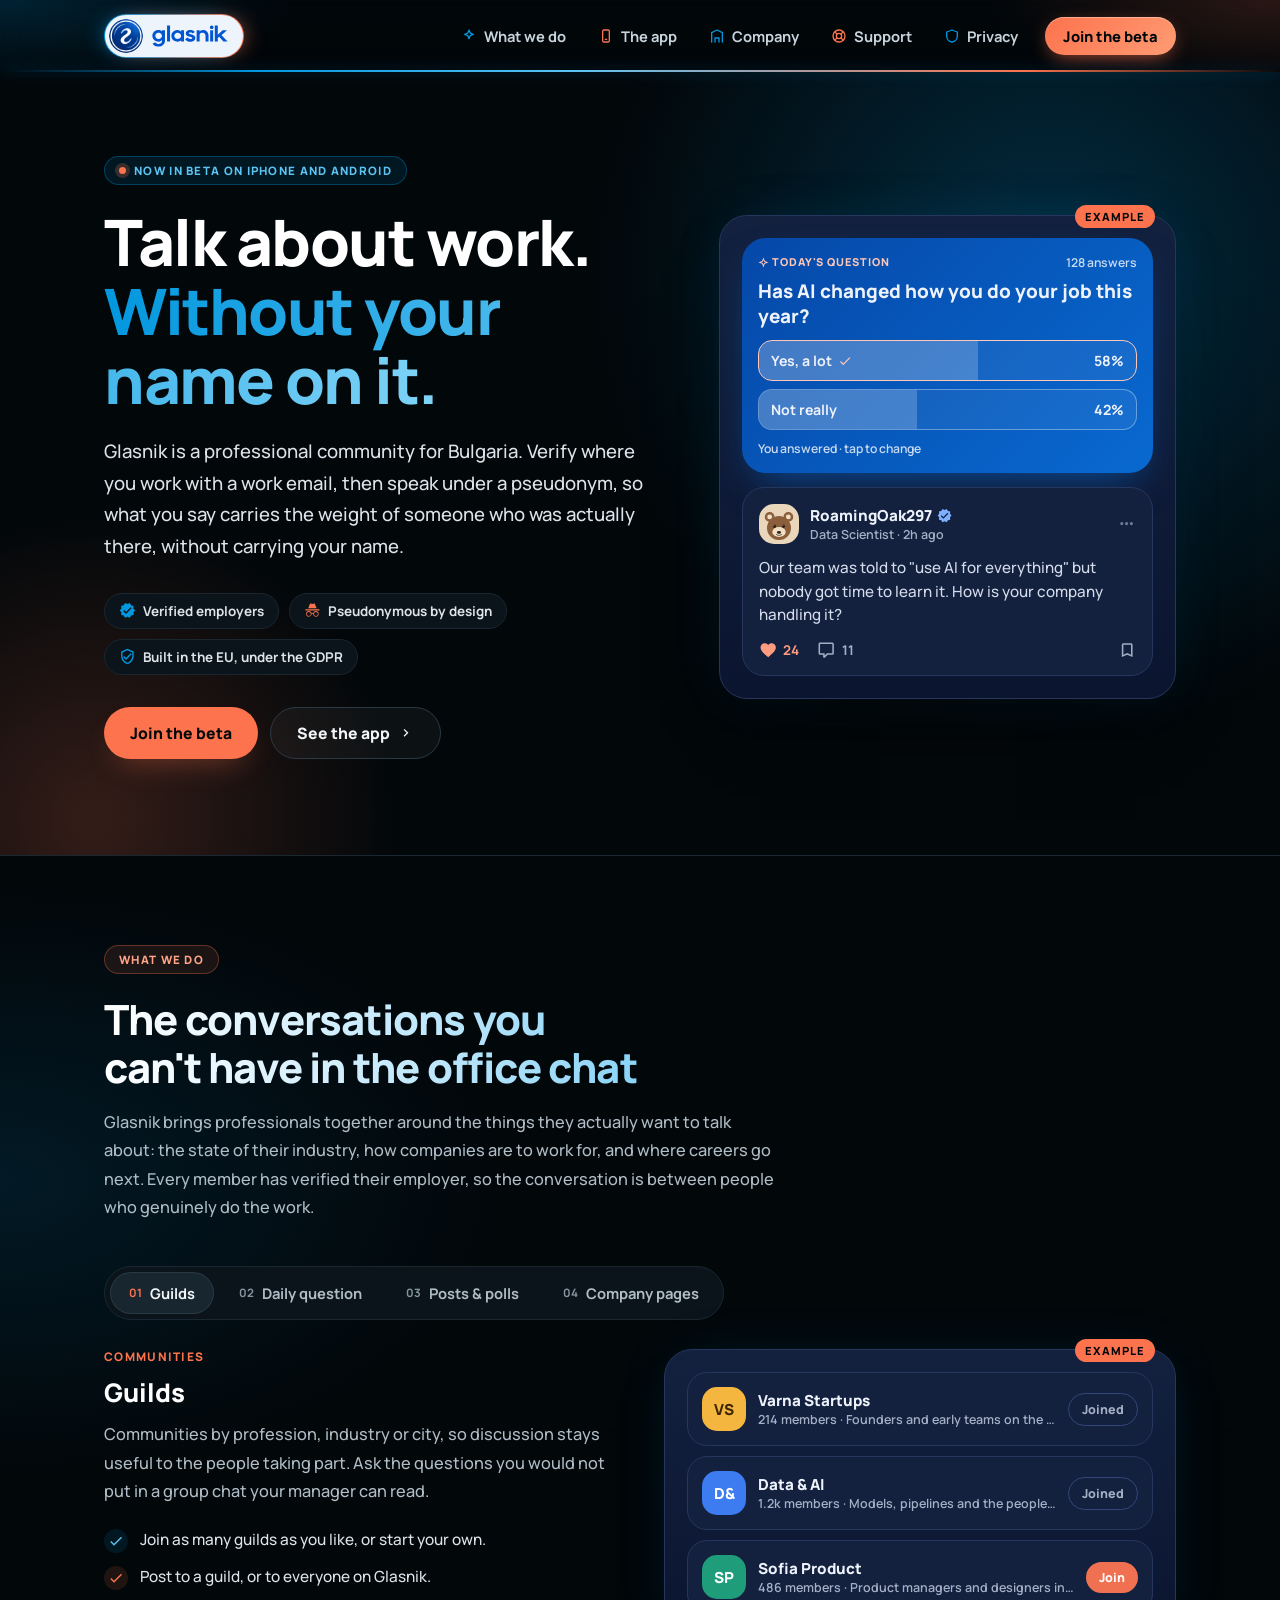
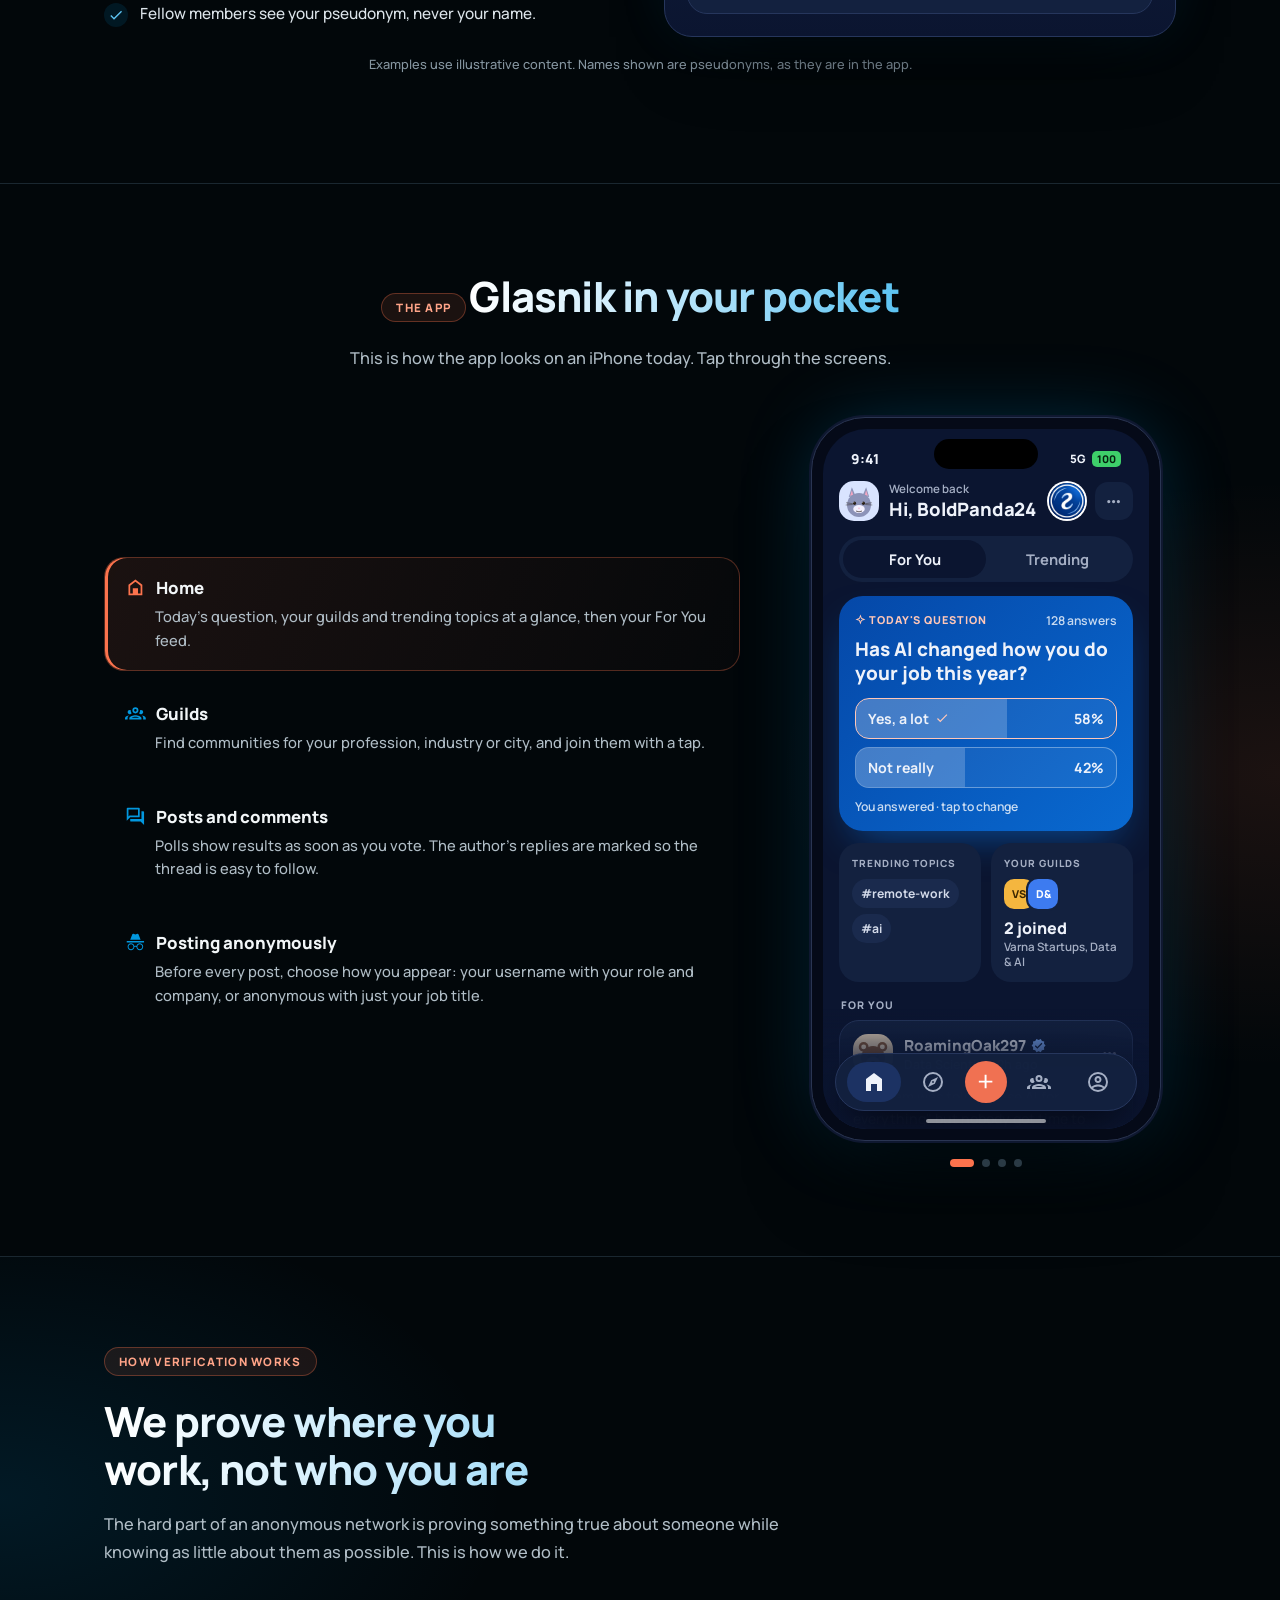
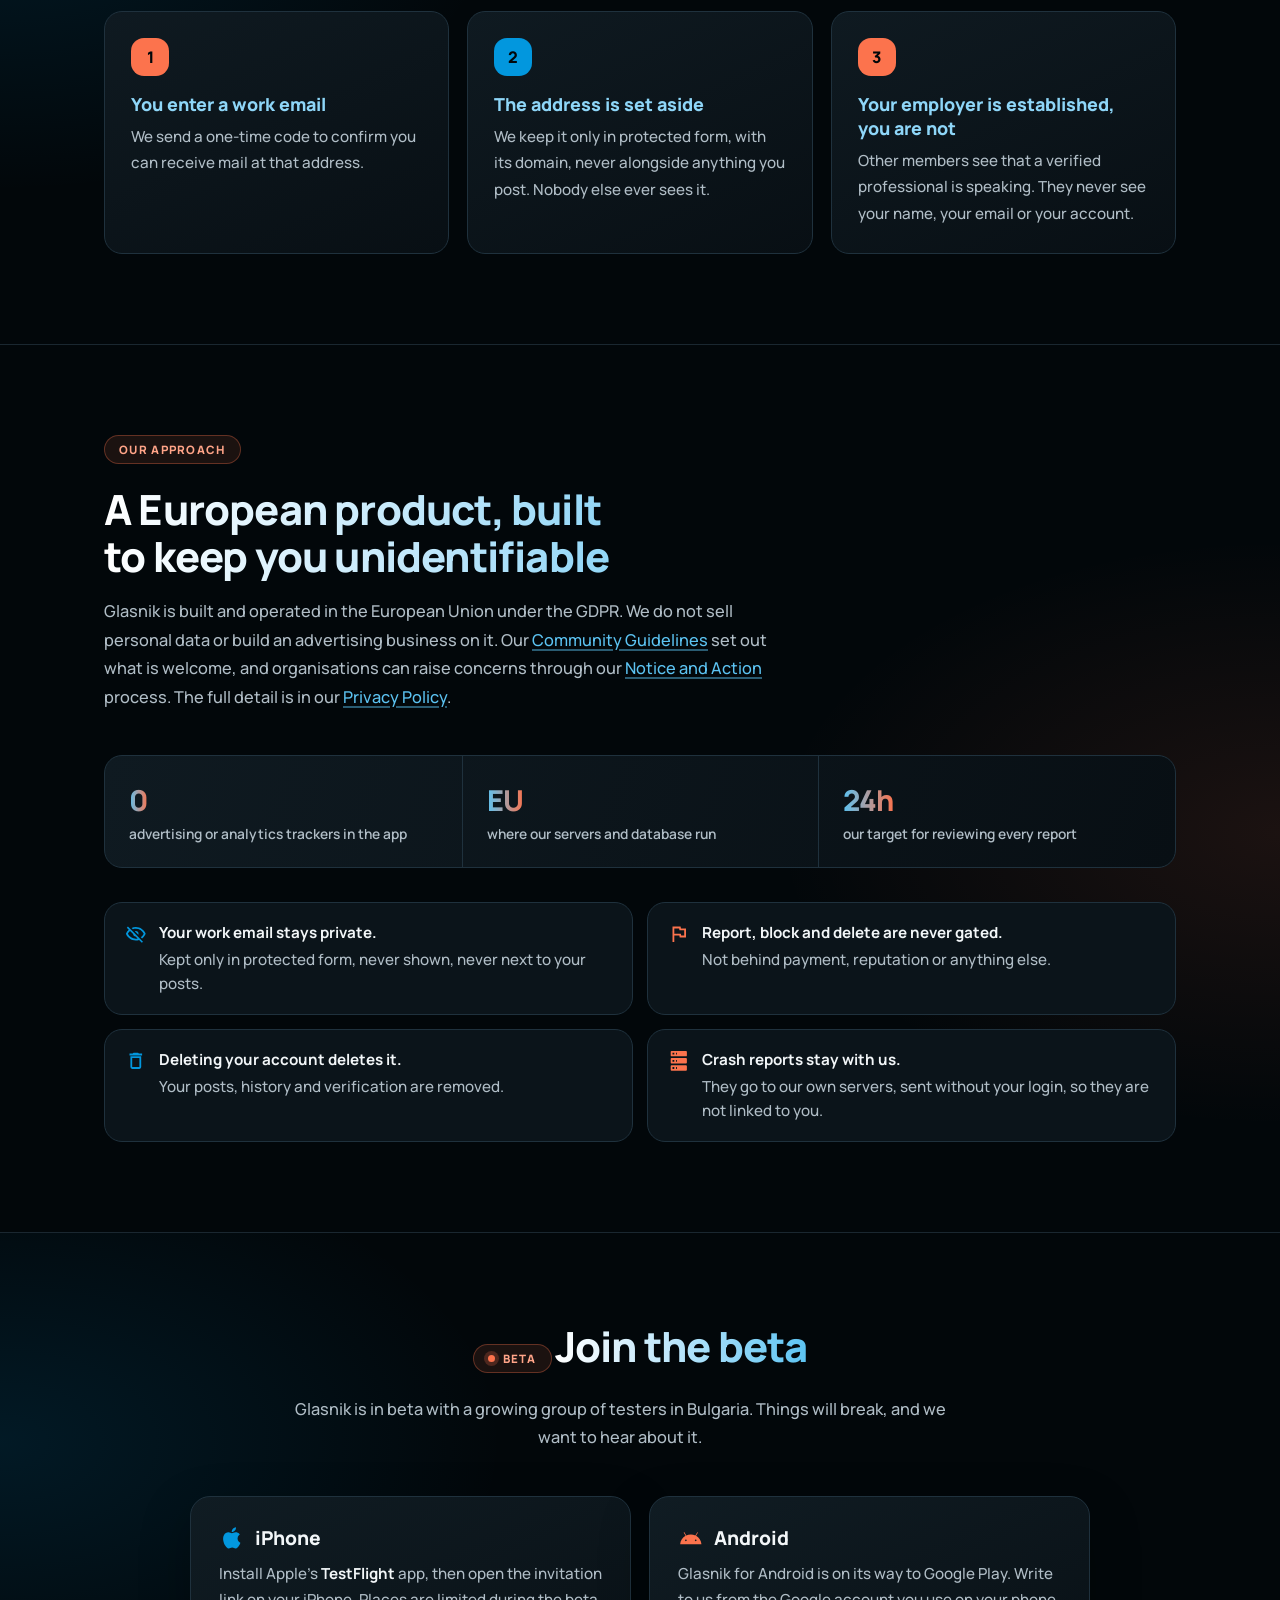
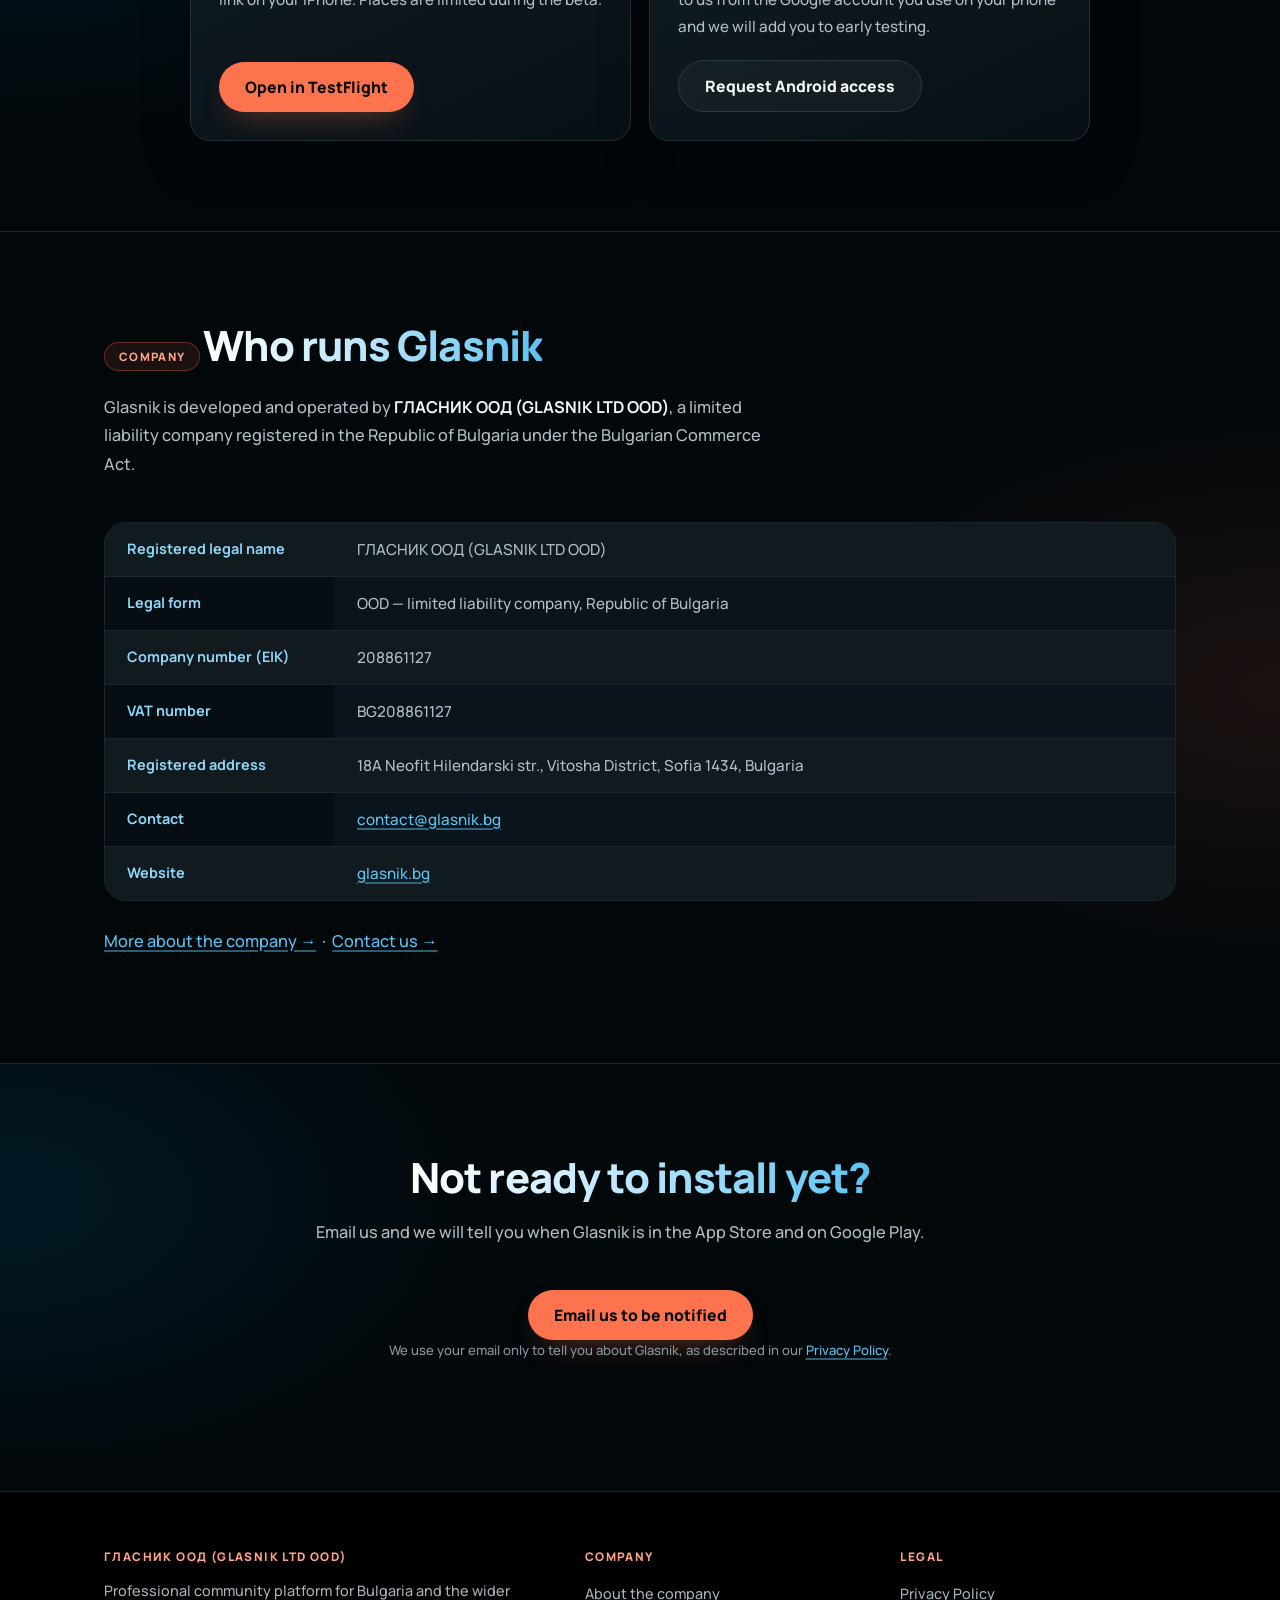
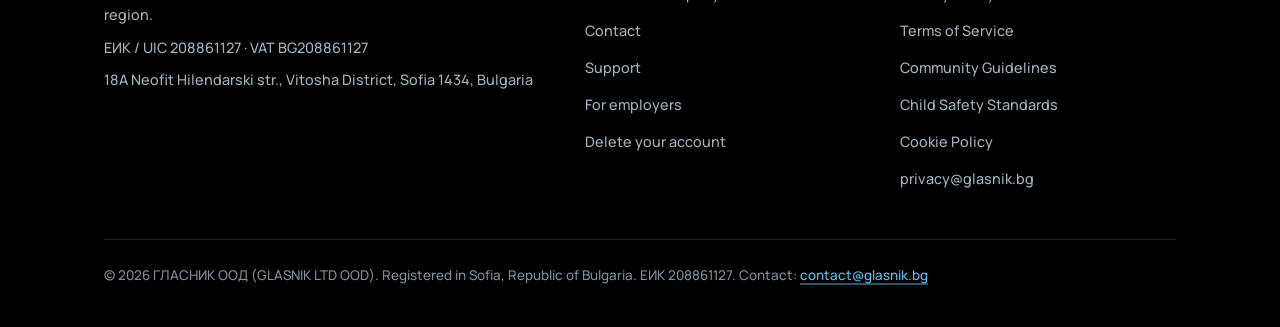
==== commit 24e4a9f6: "Polish: section rhythm, step/stats/beta cards, focus outline, scroll reveal (first-party only)" ====
--- a/index.html
+++ b/index.html
@@ -503,6 +503,20 @@
   start();
 })();
 
+// Sections below the hero fade in as they scroll into view. Skipped when the browser
+// lacks IntersectionObserver or the visitor prefers reduced motion; the hero is never hidden.
+(function () {
+  if (!('IntersectionObserver' in window)) return;
+  if (window.matchMedia && window.matchMedia('(prefers-reduced-motion: reduce)').matches) return;
+  var targets = document.querySelectorAll('.band .section-head, .band .feature.on, .band .demo, .band .beta .card, .band .facts, #verification .step, #approach .stats, #approach .rules li');
+  if (!targets.length) return;
+  document.documentElement.classList.add('reveal-ready');
+  var io = new IntersectionObserver(function (entries) {
+    entries.forEach(function (e) { if (e.isIntersecting) { e.target.classList.add('is-visible'); io.unobserve(e.target); } });
+  }, { threshold: 0.12, rootMargin: '0px 0px -36px 0px' });
+  Array.prototype.forEach.call(targets, function (el) { el.classList.add('reveal'); io.observe(el); });
+})();
+
 </script>
 </body>
 </html>
--- a/site.css
+++ b/site.css
@@ -444,3 +444,52 @@
 main.doc h3{color:#FFB199}
 main.doc thead th{color:#8ED6F8}
 main.doc hr{background:linear-gradient(90deg,rgba(2,151,222,.5),rgba(252,115,77,.35),transparent)}
+
+/* ---------- polish (adapted from Glasnik-UI-v1) ----------
+   First-party only: no external fonts, scripts or images. Palette D colours, not gold. */
+h1,.section-head h2{text-wrap:balance}
+.section-head > p{max-width:68ch}
+section.band{padding-top:clamp(4.25rem,7vw,6.75rem);padding-bottom:clamp(4.25rem,7vw,6.75rem)}
+
+/* guild rows, tabs and demo items: hover feedback only */
+.guild{transition:background-color .2s,border-color .2s,transform .2s}
+.guild:hover{border-color:rgba(2,151,222,.35);transform:translateY(-1px)}
+.tab,.demo-item{transition:background-color .2s,border-color .2s,color .2s}
+.tab:hover{background:rgba(255,255,255,.04)}
+#app .demo-item[aria-selected="true"]{background:linear-gradient(110deg,rgba(252,115,77,.10),rgba(252,115,77,.02));
+  border-color:rgba(252,115,77,.30);box-shadow:inset 3px 0 0 #FC734D}
+#app .demo-dots span.on{width:24px;border-radius:99px}
+
+/* verification steps as raised cards */
+#verification .step{background:linear-gradient(155deg,#0F1A21,#080F14);border-radius:18px;
+  transition:border-color .22s,transform .22s}
+#verification .step:hover{border-color:rgba(2,151,222,.45);transform:translateY(-3px)}
+
+/* stats as one evidence strip */
+#approach .stats{gap:0;border:1px solid #1F313D;border-radius:18px;overflow:hidden;background:linear-gradient(110deg,#0F1A21,#080F14)}
+#approach .stat{border:0;border-radius:0;background:transparent}
+#approach .stat + .stat{border-left:1px solid #1F313D}
+
+/* beta cards */
+#beta .beta{max-width:900px;margin-inline:auto}
+#beta .beta .card{border-radius:20px;background:linear-gradient(155deg,#101C23,#080F14);
+  box-shadow:0 18px 50px rgba(0,0,0,.25);transition:transform .22s,border-color .22s}
+#beta .beta .card:hover{transform:translateY(-3px);border-color:rgba(252,115,77,.4)}
+
+/* company facts with quiet alternating rows */
+#company .facts dt:nth-of-type(odd),#company .facts dd:nth-of-type(odd){background:rgba(255,255,255,.025)}
+
+/* clear keyboard focus */
+a:focus-visible,button:focus-visible{outline:2px solid #5CC3F2;outline-offset:4px;border-radius:8px}
+
+/* scroll reveal below the hero (enabled by a first-party script; content stays visible without it) */
+.reveal-ready .reveal{opacity:0;transform:translate3d(0,14px,0);transition:opacity .6s ease,transform .6s cubic-bezier(.2,.7,.2,1)}
+.reveal-ready .reveal.is-visible{opacity:1;transform:none}
+
+@media(max-width:960px){
+  #approach .stat + .stat{border-left:0;border-top:1px solid #1F313D}
+}
+@media(prefers-reduced-motion:reduce){
+  .reveal-ready .reveal{opacity:1!important;transform:none!important}
+  .guild:hover,#verification .step:hover,#beta .beta .card:hover{transform:none}
+}
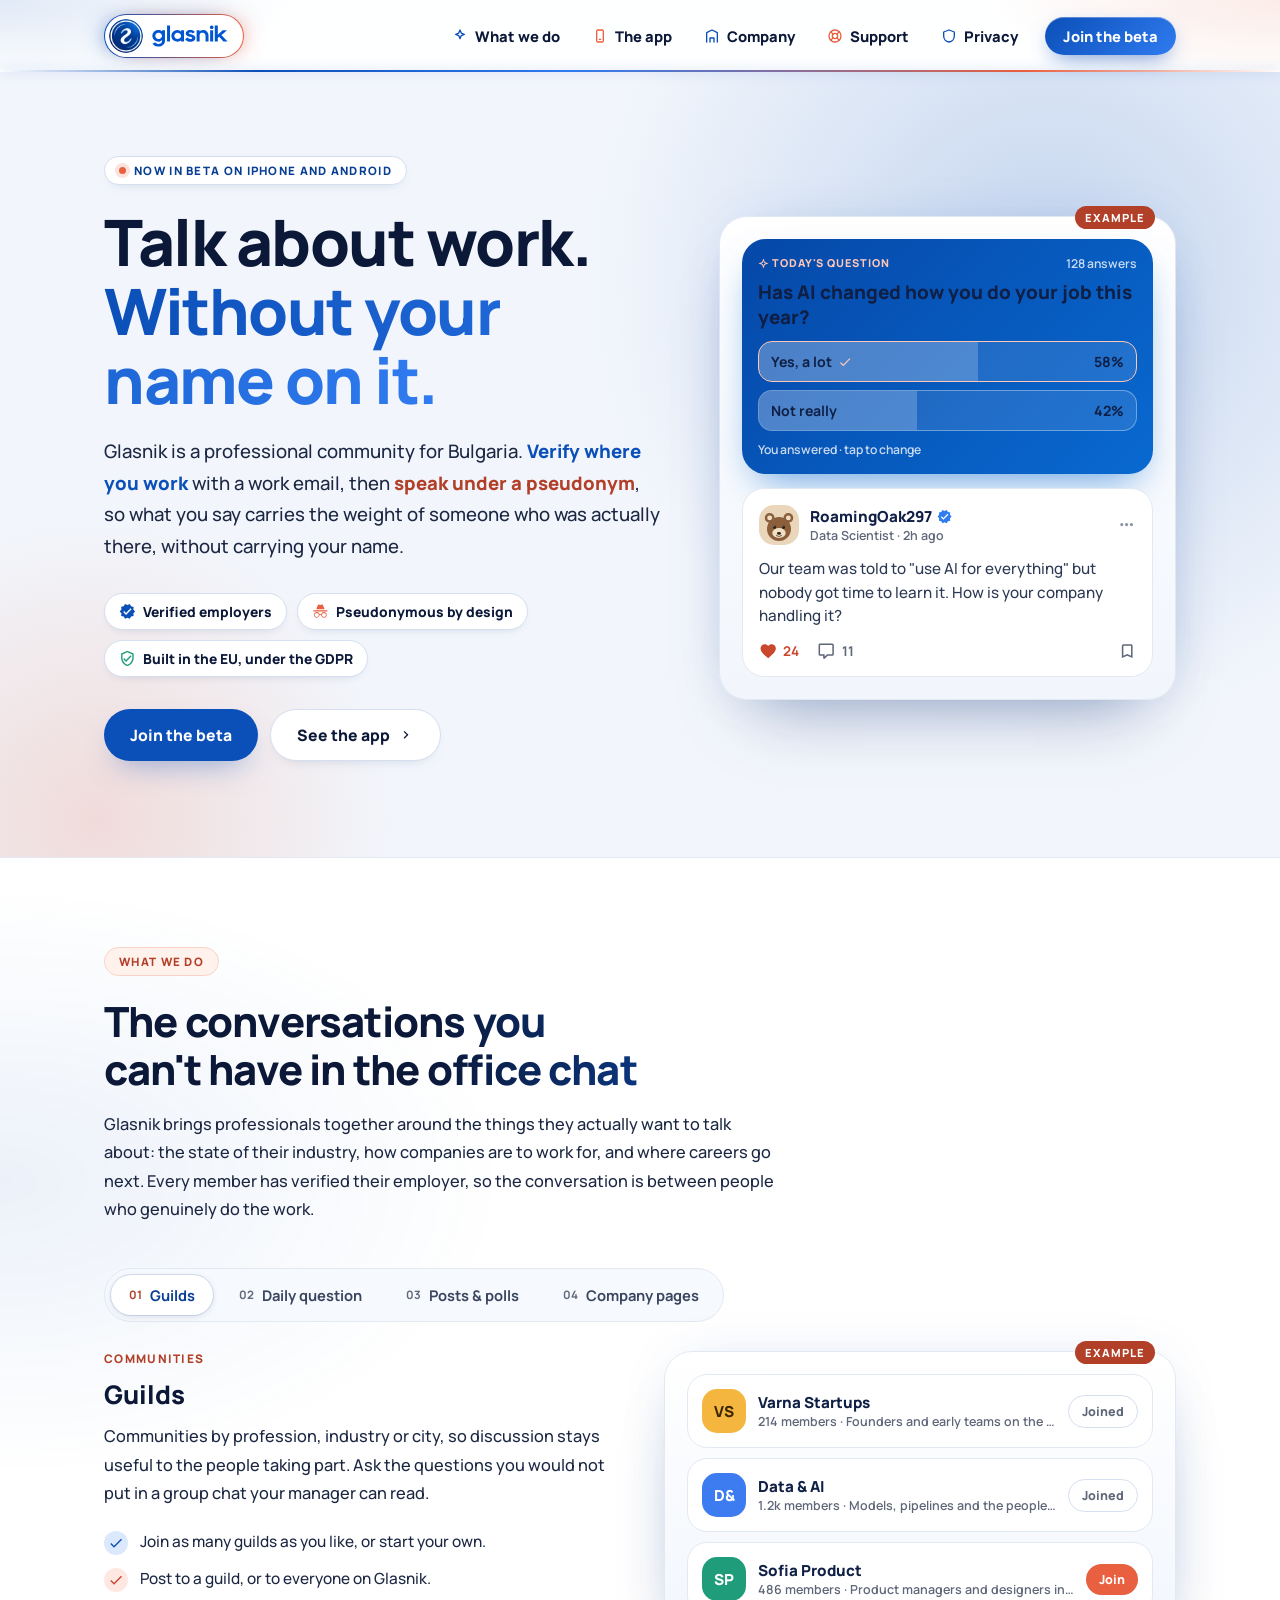
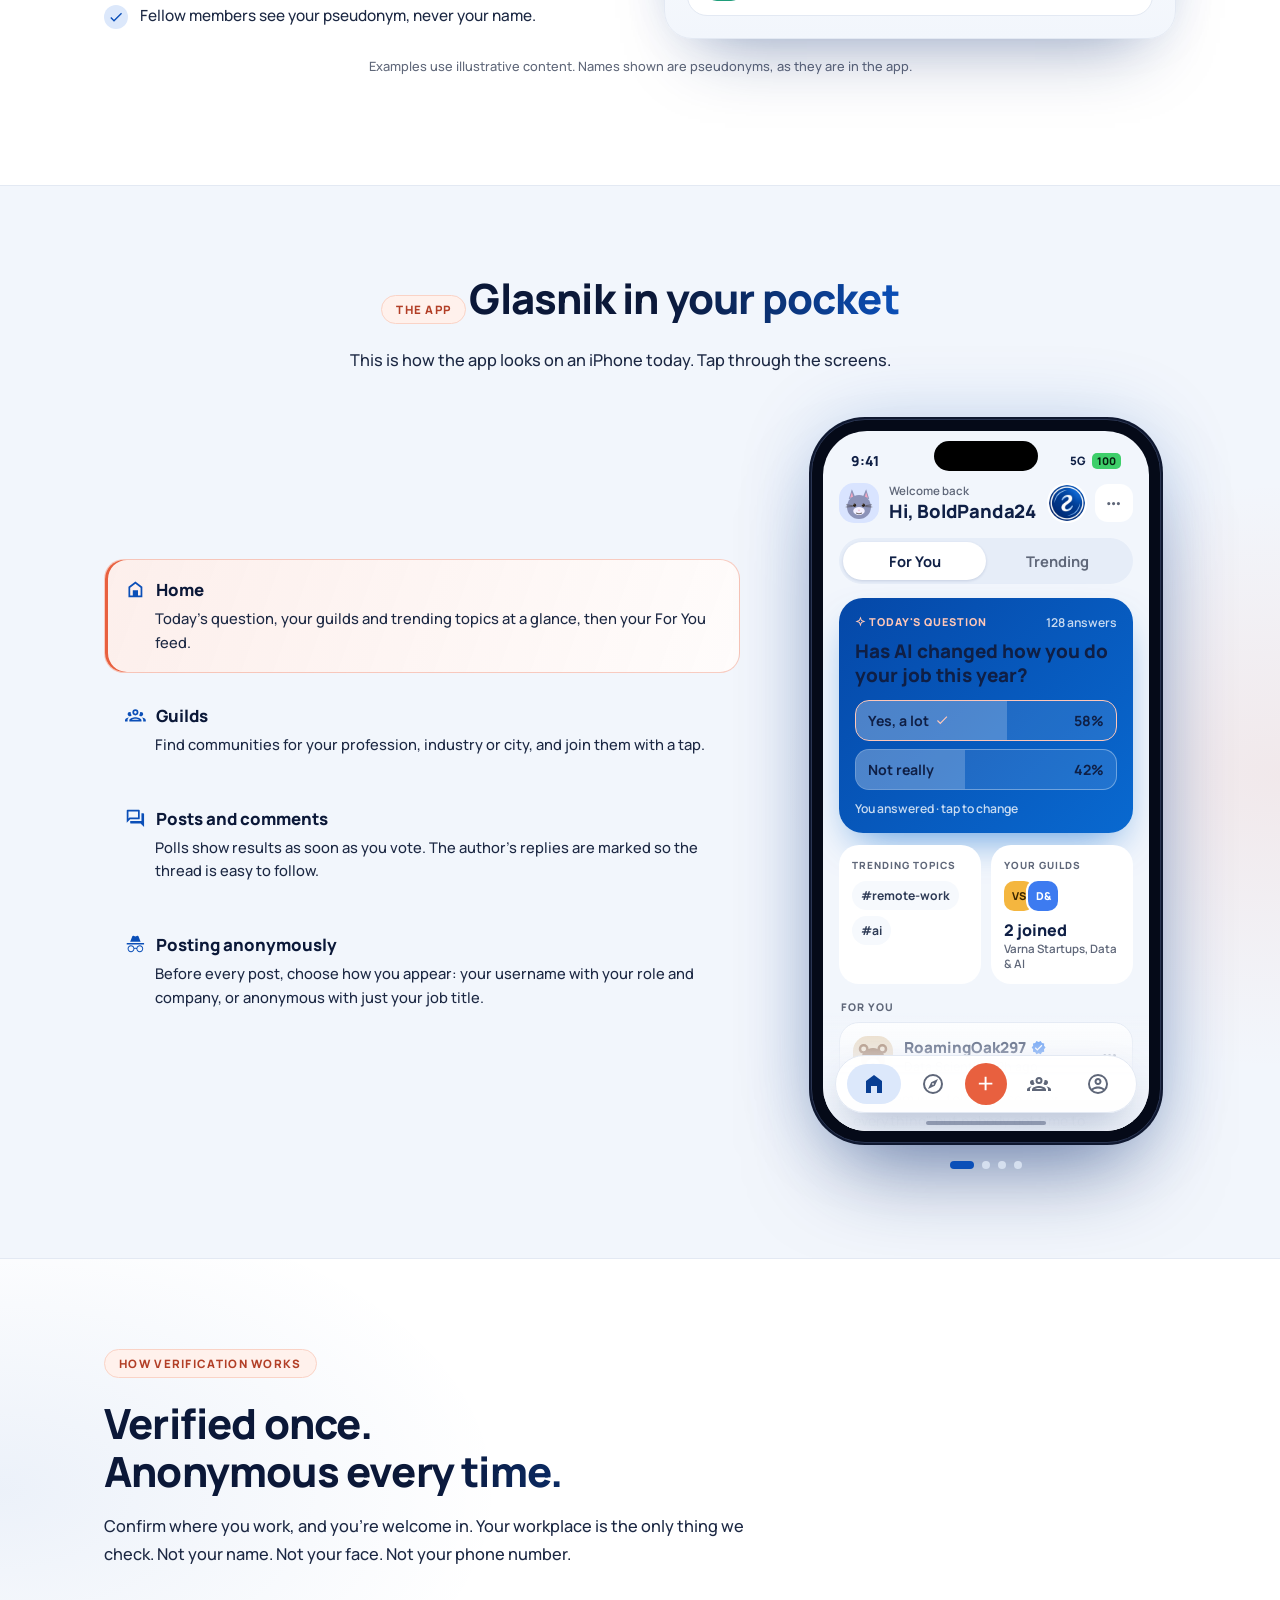
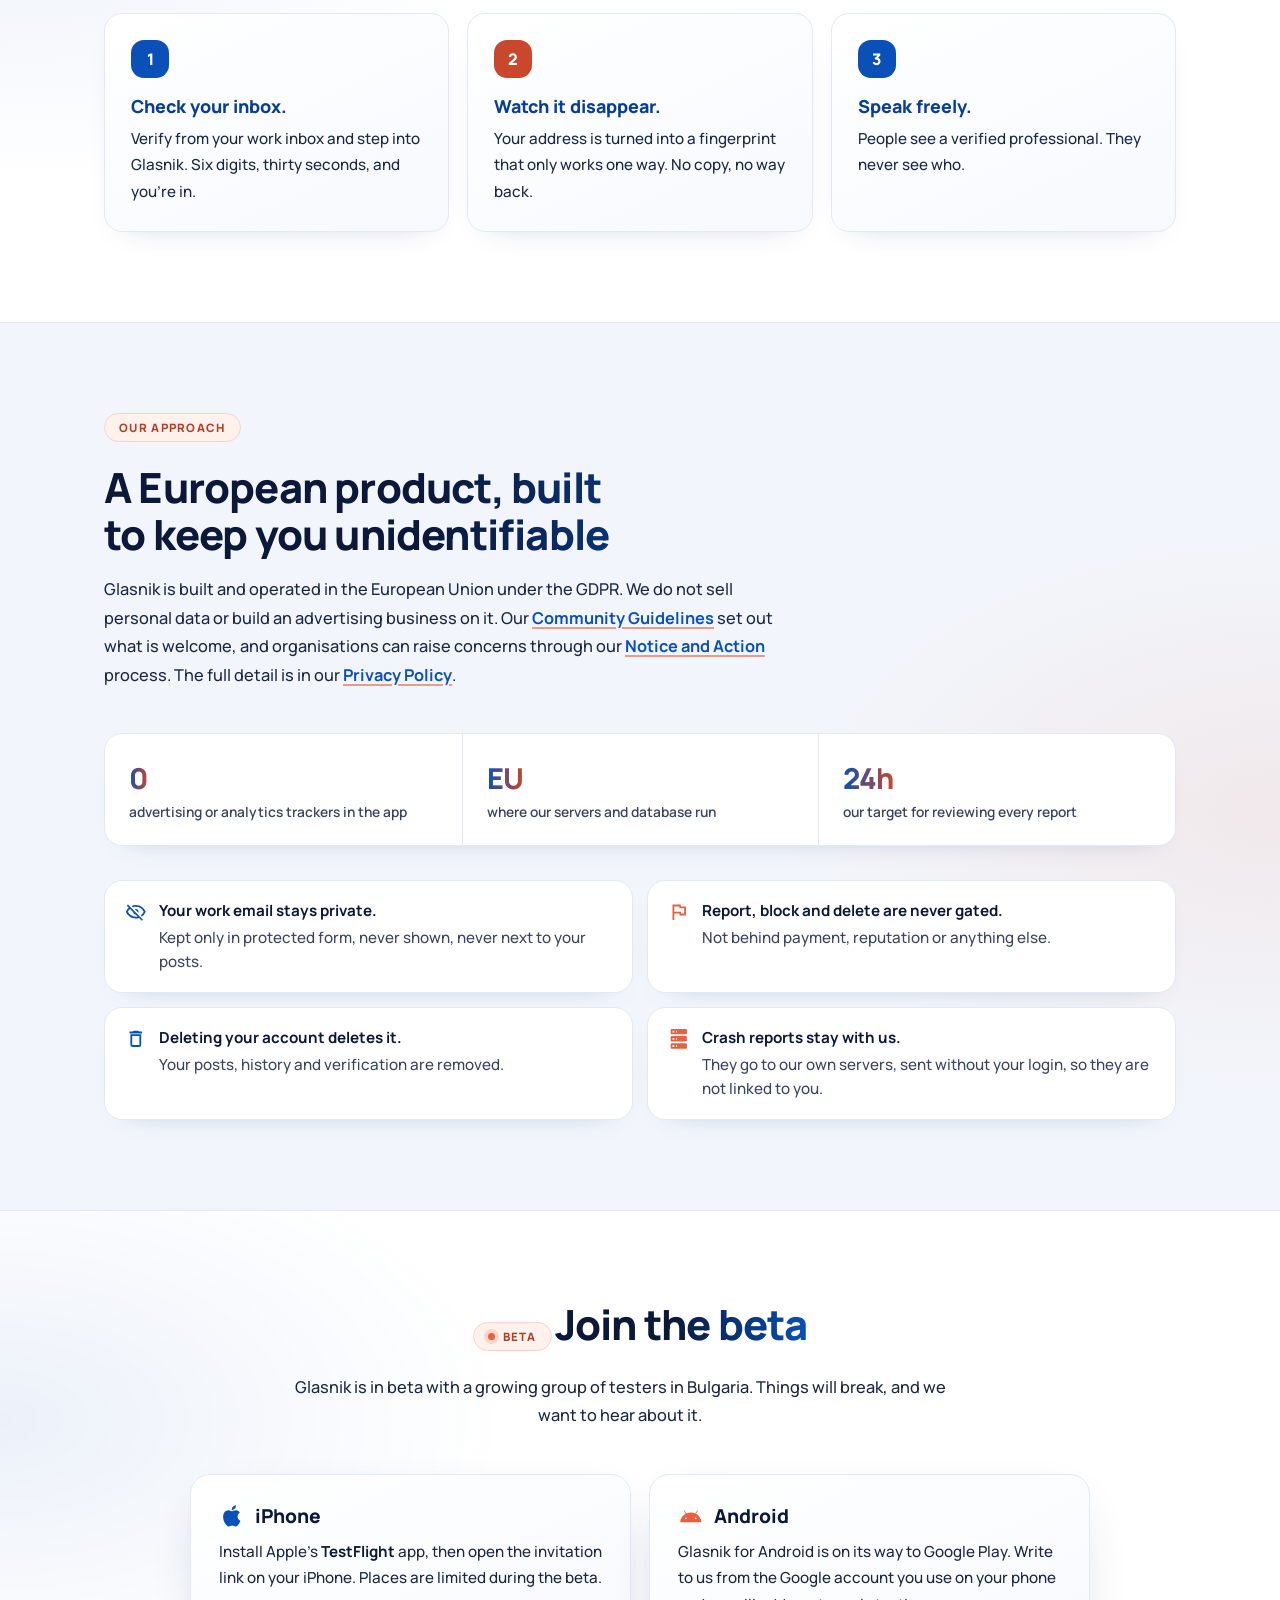
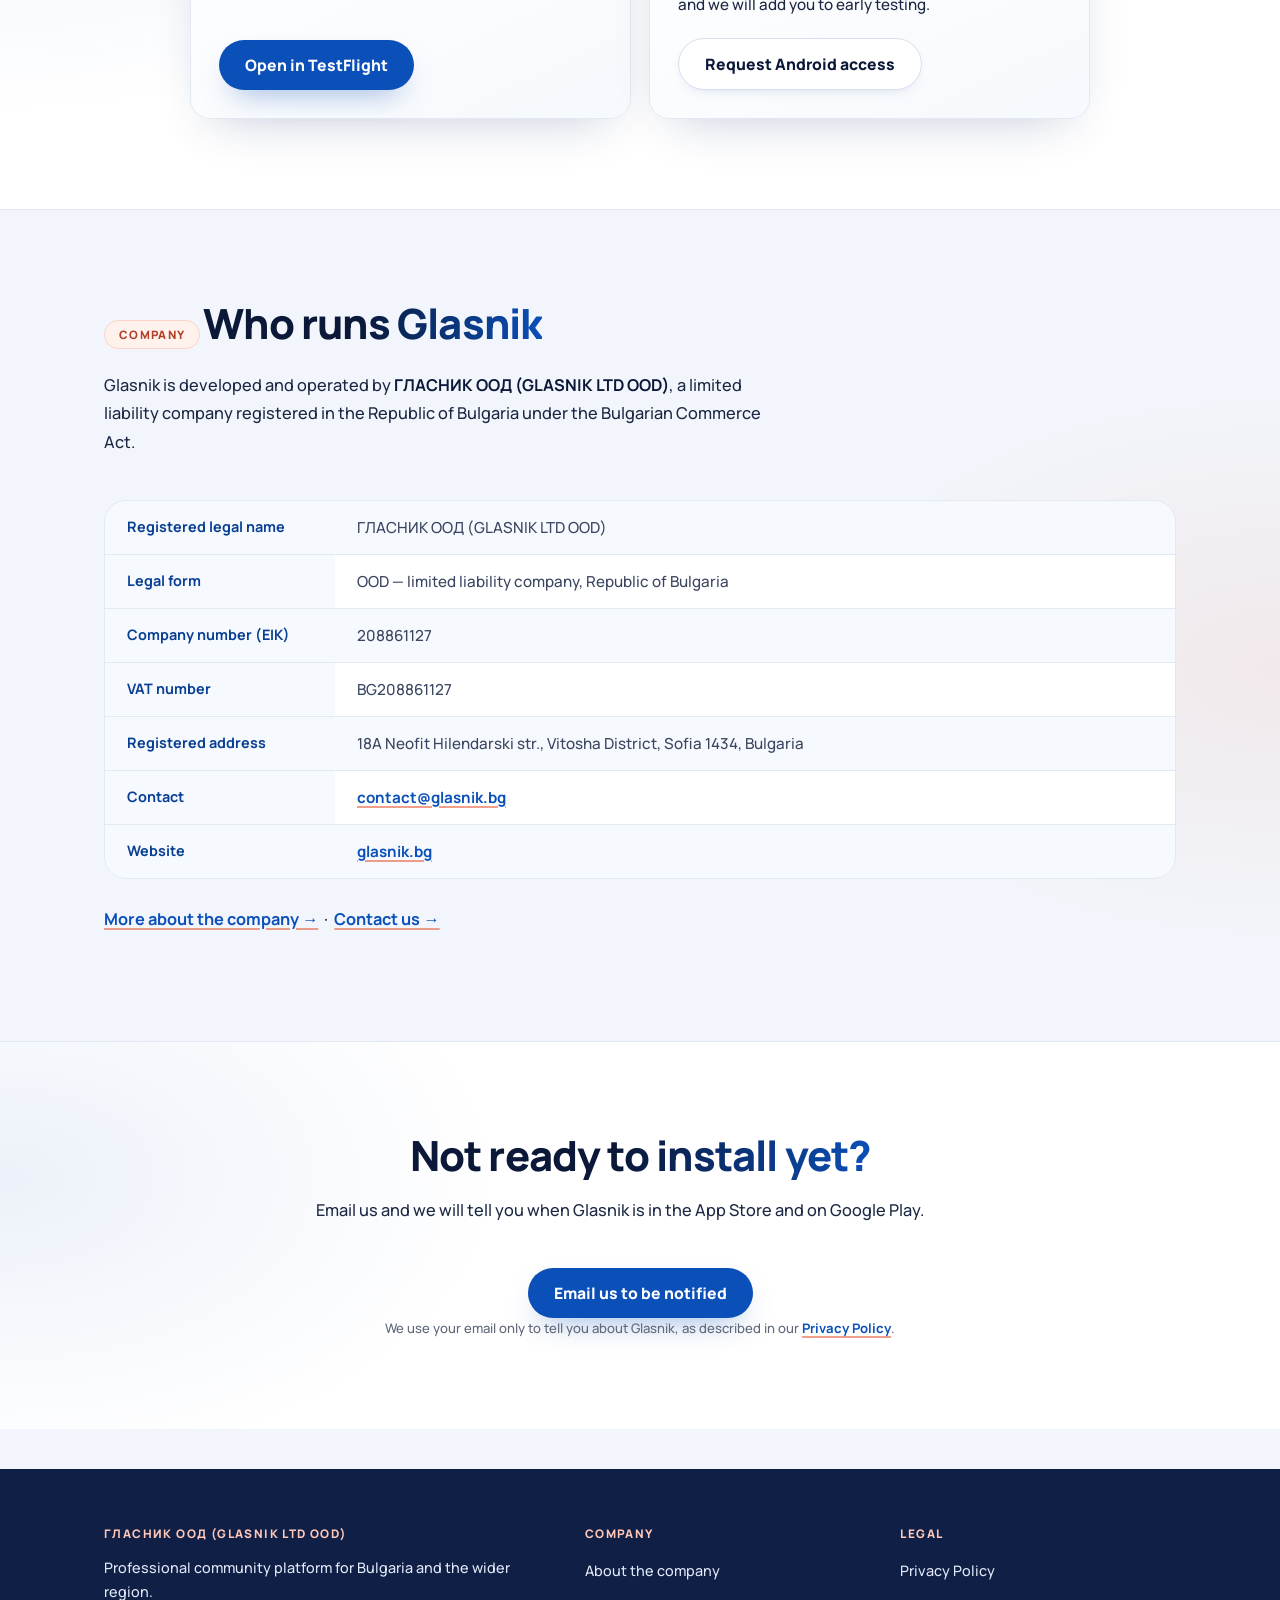
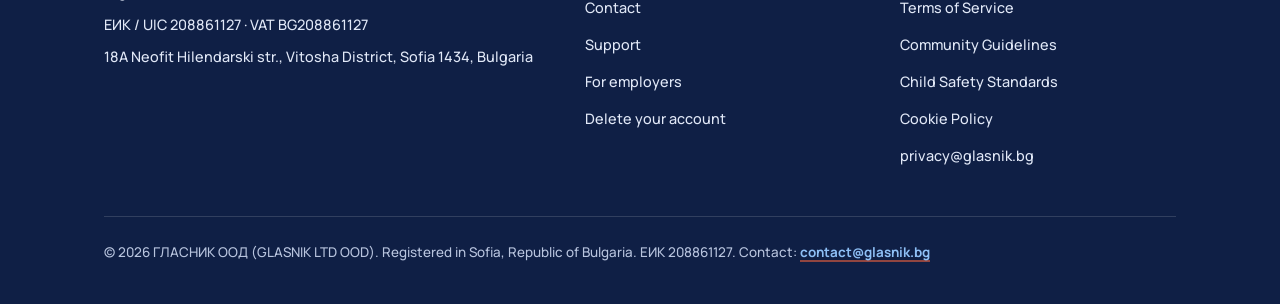
==== commit e05b0639: "Website: light Commons theme (white, royal blue, touch of coral) + new verification copy" ====
--- a/index.html
+++ b/index.html
@@ -6,7 +6,7 @@
 <title>Glasnik — the professional community for Bulgaria</title>
 <meta name="description" content="Glasnik is a professional community for Bulgaria where members verify where they work and speak under a pseudonym. Developed and operated by ГЛАСНИК ООД (GLASNIK LTD OOD), Sofia.">
 <meta name="author" content="ГЛАСНИК ООД (GLASNIK LTD OOD)">
-<meta name="theme-color" content="#02070A">
+<meta name="theme-color" content="#F2F6FC">
 <link rel="canonical" href="https://glasnik.bg/">
 <meta property="og:type" content="website">
 <meta property="og:site_name" content="Glasnik">
@@ -44,7 +44,7 @@
       <div>
         <span class="eyebrow"><span class="dot"></span>Now in beta on iPhone and Android</span>
         <h1>Talk about work.<br><span class="grad">Without your name on it.</span></h1>
-        <p class="lead">Glasnik is a professional community for Bulgaria. Verify where you work with a work email, then speak under a pseudonym, so what you say carries the weight of someone who was actually there, without carrying your name.</p>
+        <p class="lead">Glasnik is a professional community for Bulgaria. <span class="hl">Verify where you work</span> with a work email, then <span class="hl-o">speak under a pseudonym</span>, so what you say carries the weight of someone who was actually there, without carrying your name.</p>
         <div class="chips">
           <span class="chip"><svg class="i" viewBox="0 0 24 24" aria-hidden="true"><path d="M23,12L20.56,9.22L20.9,5.54L17.29,4.72L15.4,1.54L12,3L8.6,1.54L6.71,4.72L3.1,5.53L3.44,9.21L1,12L3.44,14.78L3.1,18.47L6.71,19.29L8.6,22.47L12,21L15.4,22.46L17.29,19.28L20.9,18.46L20.56,14.78L23,12M10,17L6,13L7.41,11.59L10,14.17L16.59,7.58L18,9L10,17Z"/></svg> Verified employers</span>
           <span class="chip"><svg class="i" viewBox="0 0 24 24" aria-hidden="true"><path d="M17.06 13C15.2 13 13.64 14.33 13.24 16.1C12.29 15.69 11.42 15.8 10.76 16.09C10.35 14.31 8.79 13 6.94 13C4.77 13 3 14.79 3 17C3 19.21 4.77 21 6.94 21C9 21 10.68 19.38 10.84 17.32C11.18 17.08 12.07 16.63 13.16 17.34C13.34 19.39 15 21 17.06 21C19.23 21 21 19.21 21 17C21 14.79 19.23 13 17.06 13M6.94 19.86C5.38 19.86 4.13 18.58 4.13 17S5.39 14.14 6.94 14.14C8.5 14.14 9.75 15.42 9.75 17S8.5 19.86 6.94 19.86M17.06 19.86C15.5 19.86 14.25 18.58 14.25 17S15.5 14.14 17.06 14.14C18.62 14.14 19.88 15.42 19.88 17S18.61 19.86 17.06 19.86M22 10.5H2V12H22V10.5M15.53 2.63C15.31 2.14 14.75 1.88 14.22 2.05L12 2.79L9.77 2.05L9.72 2.04C9.19 1.89 8.63 2.17 8.43 2.68L6 9H18L15.56 2.68L15.53 2.63Z"/></svg> Pseudonymous by design</span>
@@ -336,13 +336,13 @@
     <div class="wrap">
       <div class="section-head">
         <span class="eyebrow">How verification works</span>
-        <h2>We prove where you work, not who you are</h2>
-        <p>The hard part of an anonymous network is proving something true about someone while knowing as little about them as possible. This is how we do it.</p>
+        <h2>Verified once. Anonymous every time.</h2>
+        <p>Confirm where you work, and you're welcome in. Your workplace is the only thing we check. Not your name. Not your face. Not your phone number.</p>
       </div>
       <div class="steps">
-        <div class="step"><div class="n">1</div><h3>You enter a work email</h3><p>We send a one-time code to confirm you can receive mail at that address.</p></div>
-        <div class="step"><div class="n">2</div><h3>The address is set aside</h3><p>We keep it only in protected form, with its domain, never alongside anything you post. Nobody else ever sees it.</p></div>
-        <div class="step"><div class="n">3</div><h3>Your employer is established, you are not</h3><p>Other members see that a verified professional is speaking. They never see your name, your email or your account.</p></div>
+        <div class="step"><div class="n">1</div><h3>Check your inbox.</h3><p>Verify from your work inbox and step into Glasnik. Six digits, thirty seconds, and you're in.</p></div>
+        <div class="step"><div class="n">2</div><h3>Watch it disappear.</h3><p>Your address is turned into a fingerprint that only works one way. No copy, no way back.</p></div>
+        <div class="step"><div class="n">3</div><h3>Speak freely.</h3><p>People see a verified professional. They never see who.</p></div>
       </div>
     </div>
   </section>
--- a/site.css
+++ b/site.css
@@ -1,10 +1,10 @@
 /* glasnik.bg: one stylesheet for every page.
-   Website palette "D": midnight #02070A ground · electric blue #0297DE for links, icons and the
-   highlighted headline · cantaloupe #FC734D as the one accent (buttons, dots, markers).
-   Cantaloupe carries midnight text, never white (white on it is 2.7:1; midnight is 7.4:1).
-   App depictions (.phone, .example) re-pin the app's own dark theme from frontend/src/theme/colors.ts
-   so they stay screenshots of the real app: surface #0B1530 · containers #13213F / #1A2A4D ·
-   primary #8EBFF5 · coral #F07152. Font: Manrope (self-hosted, SIL OFL). */
+   Palette: the app's light "Commons" theme (frontend/src/theme/colors.ts) — mist #F2F6FC ground,
+   white cards, ink #0B1838 headings, royal blue #0B4FB8 for buttons and links, and coral as the
+   touch of orange: #E8603F only for dots, lines, icons and glows; #B23F27 / #C9472C where orange
+   carries text (bright coral is 3.4:1 on white, too faint for words).
+   App depictions (.phone, .example) use the app's real light theme, so they stay screenshots of
+   the real app. Font: Manrope (self-hosted, SIL OFL). Nothing is loaded from other sites. */
 
 @font-face{font-family:Manrope;font-style:normal;font-display:swap;font-weight:500;src:url(fonts/manrope-cyrillic-500-normal.woff2) format('woff2');unicode-range:U+0301,U+0400-045F,U+0490-0491,U+04B0-04B1,U+2116}
 @font-face{font-family:Manrope;font-style:normal;font-display:swap;font-weight:600;src:url(fonts/manrope-cyrillic-600-normal.woff2) format('woff2');unicode-range:U+0301,U+0400-045F,U+0490-0491,U+04B0-04B1,U+2116}
@@ -20,36 +20,39 @@
 @font-face{font-family:Manrope;font-style:normal;font-display:swap;font-weight:800;src:url(fonts/manrope-latin-800-normal.woff2) format('woff2');unicode-range:U+0000-00FF,U+0131,U+0152-0153,U+02BB-02BC,U+02C6,U+02DA,U+02DC,U+0304,U+0308,U+0329,U+2000-206F,U+20AC,U+2122,U+2191,U+2193,U+2212,U+2215,U+FEFF,U+FFFD}
 
 :root{
-  /* website */
-  --bg:#02070A; --bg-2:#060E13; --panel:#0B141A; --panel-2:#111D25; --panel-3:#17262F;
-  --line:#1A2730; --line-2:#2A3A45;
-  --text:#F2F6F8; --body:#DCE4EA; --muted:#B0BDC6; --dim:#8696A1;
-  --heading:#FFFFFF; --primary:#0297DE; --link:#5CC3F2;
-  --coral:#FC734D; --coral-hover:#FF8A68; --on-btn:#02070A; --btn-shadow:rgba(252,115,77,.45);
-  --accent:#FC734D; --accent-tint:rgba(2,151,222,.12); --accent-line:rgba(2,151,222,.32);
-  --peach:#FFC2AF; --tertiary:#FC734D;
-  --b1:#0969D0; --b2:#0548A8; --b3:#032D79; --verified:#5CC3F2; --gold:#F4B63F;
+  /* website: the app's light "Commons" theme (frontend/src/theme/colors.ts), text a step darker */
+  --bg:#F2F6FC; --bg-2:#F6F9FD; --panel:#FFFFFF; --panel-2:#F6F9FD; --panel-3:#EDF2FA;
+  --line:#E3E9F3; --line-2:#D5DFEF;
+  --text:#0B1838; --body:#1C2843; --muted:#3A4560; --dim:#5F6779;
+  --heading:#0B1838; --primary:#0B4FB8; --link:#0B4FB8; --royal-dark:#083E93; --royal-tint:#DCE8FB;
+  --coral:#0B4FB8; --coral-hover:#083E93; --on-btn:#FFFFFF; --btn-shadow:rgba(11,79,184,.5);
+  --accent:#E8603F; --accent-text:#B23F27; --accent-tint:#DCE8FB; --accent-line:#C9DAF5; --accent-soft:#FFE8E1;
+  --peach:#FFC7B8; --tertiary:#C9472C;
+  --b1:#0969D0; --b2:#0548A8; --b3:#032D79; --verified:#2F7BF0; --gold:#F4B63F;
   --radius:22px; --max:1120px;
 }
-/* app depictions keep the app's real dark theme */
+/* app depictions use the app's real light theme, so they stay screenshots of the real app */
 .phone,.example{
-  --bg:#081026; --bg-2:#0B1530; --panel:#13213F; --panel-2:#1A2A4D; --panel-3:#203258;
-  --line:#26365C; --line-2:#33467A;
-  --text:#EEF2FA; --body:#D4DBEA; --muted:#A5AFC4; --dim:#6F7A93;
-  --heading:#EEF2FA; --primary:#8EBFF5;
-  --coral:#F07152; --coral-hover:#E8603F; --on-btn:#FFFFFF; --link:#8EBFF5;
-  --peach:#FFC7B8; --tertiary:#FF9C80; --verified:#7FB0FF;
+  --bg:#F2F6FC; --bg-2:#F2F6FC; --panel:#FFFFFF; --panel-2:#F6F9FD; --panel-3:#EDF2FA;
+  --line:#E3E9F3; --line-2:#D5DFEF;
+  --text:#0F1F45; --body:#2D3A55; --muted:#5F6779; --dim:#8A93A6;
+  --heading:#0F1F45; --primary:#0B4FB8;
+  --coral:#E8603F; --coral-hover:#C9472C; --on-btn:#FFFFFF; --link:#0B4FB8;
+  --peach:#FFC7B8; --tertiary:#C9472C; --verified:#2F7BF0;
   color:var(--text);
 }
 *{margin:0;padding:0;box-sizing:border-box}
 html{scroll-behavior:smooth}
 body{
   font-family:Manrope,-apple-system,BlinkMacSystemFont,'Segoe UI',Roboto,Helvetica,Arial,sans-serif;
-  background:var(--bg); color:var(--text); min-height:100vh;
+  font-weight:500; background:var(--bg); color:var(--text); min-height:100vh;
   display:flex; flex-direction:column; overflow-x:hidden;
   -webkit-font-smoothing:antialiased;
 }
-::selection{background:var(--primary);color:#02070A}
+::selection{background:var(--primary);color:#FFFFFF}
+/* colour in the words themselves: key phrases in bold blue or orange */
+.hl{color:var(--primary);font-weight:800}
+.hl-o{color:var(--accent-text);font-weight:800}
 a{color:var(--link);text-decoration:none}
 :focus-visible{outline:2px solid var(--link);outline-offset:3px;border-radius:6px}
 a:hover{text-decoration:underline}
@@ -59,42 +62,40 @@
 /* ---------- header ---------- */
 /* Header: faint blue/orange wash at either end and a glowing blue→orange line along the bottom. */
 header.site{position:sticky;top:0;z-index:50;backdrop-filter:blur(16px);-webkit-backdrop-filter:blur(16px);
-  background:radial-gradient(420px 120px at 0% 0%,rgba(2,151,222,.20),transparent 70%),
-    radial-gradient(420px 120px at 100% 0%,rgba(252,115,77,.16),transparent 70%),rgba(2,7,10,.84)}
+  background:radial-gradient(420px 120px at 0% 0%,rgba(11,79,184,.12),transparent 70%),
+    radial-gradient(420px 120px at 100% 0%,rgba(232,96,63,.12),transparent 70%),rgba(255,255,255,.92)}
 header.site::after{content:"";position:absolute;left:0;right:0;bottom:0;height:2px;pointer-events:none;
-  background:linear-gradient(90deg,transparent,#0297DE 20%,#5CC3F2 45%,#FC734D 80%,transparent);
-  box-shadow:0 0 14px rgba(2,151,222,.45)}
+  background:linear-gradient(90deg,transparent,#0B4FB8 20%,#2F7BF0 45%,#E8603F 80%,transparent);
+  box-shadow:0 0 12px rgba(11,79,184,.35)}
 header.site .wrap{display:flex;align-items:center;justify-content:space-between;height:72px;gap:24px}
-/* Logo + name sit on a soft light pill so the brand blue (#0056D0) keeps its true colour
-   on the dark header (6.5:1 on the pill, versus 3.1:1 straight on #02070A). */
-/* The pill's edge runs electric blue on the left into cantaloupe on the right, with a soft
-   glow of each colour on its own side. */
+/* Logo + name on a white pill whose edge runs royal blue into coral, with a soft glow of each
+   colour on its own side. */
 .brand{display:inline-flex;align-items:center;gap:9px;padding:4px 15px 4px 4px;border-radius:999px;
   border:1.5px solid transparent;
-  background:linear-gradient(#EEF4FC,#EEF4FC) padding-box,linear-gradient(90deg,#0297DE,#FC734D) border-box;
-  box-shadow:-8px 0 22px -10px rgba(2,151,222,.85),8px 0 22px -10px rgba(252,115,77,.85)}
+  background:linear-gradient(#FFFFFF,#FFFFFF) padding-box,linear-gradient(90deg,#0B4FB8,#E8603F) border-box;
+  box-shadow:-8px 0 22px -10px rgba(11,79,184,.7),8px 0 22px -10px rgba(232,96,63,.7)}
 .brand img{display:block;border-radius:50%}
 .brand .word{height:22px;width:auto;border-radius:0}
-.brand:hover{text-decoration:none;background:linear-gradient(#FFFFFF,#FFFFFF) padding-box,linear-gradient(90deg,#0297DE,#FC734D) border-box}
+.brand:hover{text-decoration:none;background:linear-gradient(#F6F9FD,#F6F9FD) padding-box,linear-gradient(90deg,#0B4FB8,#E8603F) border-box}
 nav.site{display:flex;gap:6px;flex-wrap:wrap;align-items:center}
-nav.site a{display:inline-flex;align-items:center;gap:7px;white-space:nowrap;color:#C9D5DD;font-size:.92rem;font-weight:700;
+nav.site a{display:inline-flex;align-items:center;gap:7px;white-space:nowrap;color:var(--text);font-size:.92rem;font-weight:800;
   padding:8px 13px;border-radius:999px;position:relative;transition:color .15s,background .15s}
 /* small line icons, chosen by link target so every page (and the shorter invite-page menu) matches */
-nav.site a:not(.nav-cta)::before{content:"";width:16px;height:16px;flex:none;background:#0297DE;
+nav.site a:not(.nav-cta)::before{content:"";width:16px;height:16px;flex:none;background:#0B4FB8;
   -webkit-mask:var(--ico) center/contain no-repeat;mask:var(--ico) center/contain no-repeat}
 nav.site a[href$="#what-we-do"]{--ico:url("data:image/svg+xml,%3Csvg xmlns='http://www.w3.org/2000/svg' viewBox='0 0 24 24' fill='none' stroke='black' stroke-width='2' stroke-linecap='round' stroke-linejoin='round'%3E%3Cpath d='M12 3l1.9 4.6L18.5 9.5l-4.6 1.9L12 16l-1.9-4.6L5.5 9.5l4.6-1.9z'/%3E%3C/svg%3E")}
 nav.site a[href$="#app"]{--ico:url("data:image/svg+xml,%3Csvg xmlns='http://www.w3.org/2000/svg' viewBox='0 0 24 24' fill='none' stroke='black' stroke-width='2' stroke-linecap='round' stroke-linejoin='round'%3E%3Crect x='7' y='3' width='10' height='18' rx='2'/%3E%3Cpath d='M11 17h2'/%3E%3C/svg%3E")}
 nav.site a[href$="company.html"]{--ico:url("data:image/svg+xml,%3Csvg xmlns='http://www.w3.org/2000/svg' viewBox='0 0 24 24' fill='none' stroke='black' stroke-width='2' stroke-linecap='round' stroke-linejoin='round'%3E%3Cpath d='M4 21V7l8-4 8 4v14M9 21v-6h6v6'/%3E%3C/svg%3E")}
 nav.site a[href$="support.html"]{--ico:url("data:image/svg+xml,%3Csvg xmlns='http://www.w3.org/2000/svg' viewBox='0 0 24 24' fill='none' stroke='black' stroke-width='2' stroke-linecap='round' stroke-linejoin='round'%3E%3Ccircle cx='12' cy='12' r='9'/%3E%3Ccircle cx='12' cy='12' r='4'/%3E%3Cpath d='M5.6 5.6l3.6 3.6M14.8 14.8l3.6 3.6M18.4 5.6l-3.6 3.6M9.2 14.8l-3.6 3.6'/%3E%3C/svg%3E")}
 nav.site a[href$="privacy.html"]{--ico:url("data:image/svg+xml,%3Csvg xmlns='http://www.w3.org/2000/svg' viewBox='0 0 24 24' fill='none' stroke='black' stroke-width='2' stroke-linecap='round' stroke-linejoin='round'%3E%3Cpath d='M12 3l8 3v6c0 4.5-3.4 8.3-8 9-4.6-.7-8-4.5-8-9V6z'/%3E%3C/svg%3E")}
-nav.site a[href$="#app"]::before,nav.site a[href$="support.html"]::before{background:#FC734D}
+nav.site a[href$="#app"]::before,nav.site a[href$="support.html"]::before{background:#E8603F}
 nav.site a:not(.nav-cta)::after{content:"";position:absolute;left:13px;right:13px;bottom:3px;height:2px;border-radius:2px;
-  background:linear-gradient(90deg,#0297DE,#FC734D);transform:scaleX(0);transform-origin:left;transition:transform .2s}
-nav.site a:hover,nav.site a[aria-current="page"]{color:#FFFFFF;background:rgba(2,151,222,.12);text-decoration:none}
+  background:linear-gradient(90deg,#0B4FB8,#E8603F);transform:scaleX(0);transform-origin:left;transition:transform .2s}
+nav.site a:hover,nav.site a[aria-current="page"]{color:var(--royal-dark);background:var(--royal-tint);text-decoration:none}
 nav.site a:not(.nav-cta):hover::after,nav.site a[aria-current="page"]::after{transform:scaleX(1)}
-nav.site a.nav-cta{color:var(--on-btn);background:linear-gradient(135deg,#FC734D,#FF9B73);padding:9px 18px;margin-left:8px;font-weight:800;
-  box-shadow:0 6px 20px -6px rgba(252,115,77,.75),inset 0 1px 0 rgba(255,255,255,.35)}
-nav.site a.nav-cta:hover{background:linear-gradient(135deg,#FF8562,#FFB08E);color:var(--on-btn);transform:translateY(-1px)}
+nav.site a.nav-cta{color:#FFFFFF;background:linear-gradient(135deg,#0B4FB8,#2F7BF0);padding:9px 18px;margin-left:8px;font-weight:800;
+  box-shadow:0 8px 22px -8px rgba(11,79,184,.7),inset 0 1px 0 rgba(255,255,255,.3)}
+nav.site a.nav-cta:hover{background:linear-gradient(135deg,#083E93,#0B4FB8);color:#FFFFFF;transform:translateY(-1px)}
 
 /* ---------- layout & type ---------- */
 main{flex:1 0 auto;width:100%}
@@ -104,11 +105,11 @@
 .eyebrow{display:inline-flex;align-items:center;gap:8px;background:var(--accent-tint);color:var(--link);
   border:1px solid var(--accent-line);padding:6px 14px;border-radius:999px;
   font-size:.72rem;font-weight:800;letter-spacing:1.3px;text-transform:uppercase;margin-bottom:22px}
-.eyebrow .dot{width:7px;height:7px;border-radius:50%;background:var(--accent);box-shadow:0 0 0 4px rgba(252,115,77,.22)}
+.eyebrow .dot{width:7px;height:7px;border-radius:50%;background:var(--accent);box-shadow:0 0 0 4px rgba(232,96,63,.18)}
 h1{font-size:clamp(2.2rem,5.6vw,4rem);font-weight:800;line-height:1.08;letter-spacing:-1.5px;margin-bottom:22px;color:var(--heading)}
 h2{font-size:clamp(1.7rem,3.6vw,2.6rem);font-weight:800;letter-spacing:-.8px;line-height:1.15;margin:0 0 16px;color:var(--heading)}
 h3{font-size:1.12rem;font-weight:800;margin:26px 0 10px;color:var(--heading)}
-p{color:var(--muted);font-size:1.02rem;line-height:1.75;margin-bottom:18px}
+p{color:var(--body);font-size:1.02rem;line-height:1.75;margin-bottom:18px}
 .lead{font-size:1.16rem;color:var(--body);line-height:1.7;margin-bottom:30px}
 .section-head{max-width:720px;margin-bottom:44px}
 .section-head.center{margin-left:auto;margin-right:auto;text-align:center}
@@ -117,17 +118,17 @@
 strong{color:var(--text)}
 hr{border:0;height:1px;background:var(--line);margin:44px 0}
 .small{font-size:.86rem;color:var(--dim)}
-.todo{color:#F2C46B;border-bottom:1px dashed rgba(242,196,107,.5)}
+.todo{color:#9A6312;border-bottom:1px dashed rgba(154,99,18,.5)}
 
 /* ---------- buttons ---------- */
 .btns{display:flex;gap:12px;flex-wrap:wrap;margin:0}
 .btn{display:inline-flex;align-items:center;gap:8px;background:var(--coral);color:var(--on-btn);padding:14px 26px;border-radius:999px;
   font-weight:800;font-size:.98rem;box-shadow:0 14px 30px -14px var(--btn-shadow);transition:transform .15s,background .15s}
 .btn:hover{background:var(--coral-hover);color:var(--on-btn);text-decoration:none;transform:translateY(-1px)}
-.btn.ghost{background:rgba(255,255,255,.04);color:var(--text);border:1px solid var(--line-2);box-shadow:none}
-.btn.ghost:hover{background:rgba(255,255,255,.08);color:var(--text)}
-.btn.blue{background:var(--primary);color:#02070A;box-shadow:0 14px 30px -14px rgba(2,151,222,.7)}
-.btn.blue:hover{background:var(--link);color:#02070A}
+.btn.ghost{background:#FFFFFF;color:var(--text);border:1px solid var(--line-2);box-shadow:0 6px 16px -12px rgba(15,42,102,.35)}
+.btn.ghost:hover{background:var(--panel-2);color:var(--text)}
+.btn.blue{background:var(--primary);color:#FFFFFF;box-shadow:0 14px 30px -14px rgba(11,79,184,.7)}
+.btn.blue:hover{background:var(--royal-dark);color:#FFFFFF}
 
 /* ---------- cards & data ---------- */
 .grid{display:grid;grid-template-columns:repeat(auto-fit,minmax(250px,1fr));gap:18px;margin:26px 0}
@@ -143,14 +144,15 @@
 /* ---------- hero ---------- */
 .hero{position:relative;padding:84px 0 96px;overflow:hidden}
 .hero .glow{position:absolute;inset:-20% -10% auto auto;width:900px;height:900px;pointer-events:none;
-  background:radial-gradient(circle at 60% 40%,rgba(2,151,222,.26) 0%,rgba(2,151,222,0) 60%)}
+  background:radial-gradient(circle at 60% 40%,rgba(11,79,184,.2) 0%,rgba(11,79,184,0) 60%)}
 .hero .glow.c{inset:auto auto -40% -20%;width:700px;height:700px;
-  background:radial-gradient(circle,rgba(252,115,77,.2) 0%,rgba(252,115,77,0) 62%)}
+  background:radial-gradient(circle,rgba(232,96,63,.18) 0%,rgba(232,96,63,0) 62%)}
 .hero-grid{position:relative;display:grid;grid-template-columns:1.1fr .9fr;gap:56px;align-items:center}
-.hero h1 .grad{background:linear-gradient(90deg,#0297DE,#7FD3F7);-webkit-background-clip:text;background-clip:text;color:transparent}
+.hero h1 .grad{background:linear-gradient(90deg,#0B4FB8,#2F7BF0);-webkit-background-clip:text;background-clip:text;color:transparent}
 .chips{display:flex;flex-wrap:wrap;gap:10px;margin:0 0 32px}
-.chip{display:inline-flex;align-items:center;gap:7px;font-size:.84rem;font-weight:700;color:var(--body);
-  background:var(--panel);border:1px solid var(--line);padding:8px 14px;border-radius:999px}
+.chip{display:inline-flex;align-items:center;gap:7px;font-size:.86rem;font-weight:800;color:var(--text);
+  background:var(--panel);border:1px solid var(--line-2);padding:8px 14px;border-radius:999px;box-shadow:0 4px 12px -8px rgba(15,42,102,.3)}
+.chip:nth-child(3) svg{color:#1F9D7A}
 .chip svg{color:var(--primary);font-size:1.05rem}
 
 /* ---------- feature tabs ("What we do") ---------- */
@@ -159,18 +161,18 @@
 .tab{font:inherit;font-weight:700;font-size:.92rem;color:var(--muted);background:transparent;border:0;cursor:pointer;
   padding:10px 18px;border-radius:999px;display:inline-flex;align-items:center;gap:8px}
 .tab .n{font-size:.72rem;color:var(--dim)}
-.tab[aria-selected="true"]{background:var(--panel-3);color:var(--text);box-shadow:0 0 0 1px var(--line-2)}
-.tab[aria-selected="true"] .n{color:var(--accent)}
+.tab[aria-selected="true"]{background:#FFFFFF;color:var(--royal-dark);box-shadow:0 2px 8px -2px rgba(15,42,102,.18),0 0 0 1px var(--line-2)}
+.tab[aria-selected="true"] .n{color:var(--accent-text)}
 .feature{display:none;grid-template-columns:1fr 1fr;gap:48px;align-items:center}
 .feature.on{display:grid}
-.feature .kicker{font-size:.74rem;font-weight:800;letter-spacing:1.3px;text-transform:uppercase;color:var(--accent);margin-bottom:10px}
+.feature .kicker{font-size:.74rem;font-weight:800;letter-spacing:1.3px;text-transform:uppercase;color:var(--accent-text);margin-bottom:10px}
 .ticks{list-style:none;margin:22px 0 0}
 .ticks li{display:flex;gap:12px;align-items:flex-start;color:var(--body);font-size:.96rem;line-height:1.6;margin-bottom:12px}
 .ticks li svg{color:var(--link);background:var(--accent-tint);border-radius:50%;padding:4px;width:24px;height:24px;flex:none;margin-top:1px}
 .example{position:relative;background:linear-gradient(180deg,var(--panel) 0%,var(--bg-2) 100%);border:1px solid var(--line);
-  border-radius:28px;padding:22px;box-shadow:0 40px 80px -40px rgba(0,0,0,.9),0 0 60px -20px rgba(2,151,222,.25)}
+  border-radius:28px;padding:22px;box-shadow:0 40px 70px -36px rgba(15,42,102,.4),0 0 60px -24px rgba(11,79,184,.25)}
 .example .tag{position:absolute;top:-11px;right:20px;font-size:.7rem;font-weight:800;letter-spacing:1px;text-transform:uppercase;
-  color:#02070A;background:#FC734D;padding:4px 10px;border-radius:999px}
+  color:#FFFFFF;background:#B23F27;padding:4px 10px;border-radius:999px}
 .example-note{font-size:.8rem;color:var(--dim);margin-top:14px;text-align:center}
 
 /* ---------- app components (shared by examples and the phone) ---------- */
@@ -186,20 +188,20 @@
 .post-dots{color:var(--dim);font-size:1.2rem}
 .post-body{margin:12px 0 0;color:var(--body);font-size:.95rem;line-height:1.55}
 .post-topics{display:flex;gap:6px;flex-wrap:wrap;margin-top:10px}
-.topic{font-size:.74rem;font-weight:700;color:var(--primary);background:rgba(142,191,245,.1);padding:4px 9px;border-radius:999px}
+.topic{font-size:.74rem;font-weight:700;color:#083E93;background:#DCE8FB;padding:4px 9px;border-radius:999px}
 .post-actions{display:flex;gap:18px;margin-top:14px;color:var(--muted);font-size:.84rem;font-weight:700;align-items:center}
 .post-actions span{display:inline-flex;align-items:center;gap:6px}
 .post-actions svg{font-size:1.15rem}
 .post-actions .liked{color:var(--tertiary)}
 .post-actions .save{margin-left:auto}
-.badge-author{font-size:.66rem;font-weight:800;color:var(--b3);background:var(--primary);padding:2px 7px;border-radius:999px;margin-left:4px}
+.badge-author{font-size:.66rem;font-weight:800;color:#083E93;background:#DCE8FB;padding:2px 7px;border-radius:999px;margin-left:4px}
 .poll{margin-top:12px;display:grid;gap:8px}
 .opt{position:relative;overflow:hidden;border:1px solid var(--line-2);border-radius:14px;padding:10px 12px;display:flex;
   justify-content:space-between;font-size:.88rem;font-weight:700;color:var(--text)}
-.opt .fill{position:absolute;inset:0 auto 0 0;background:rgba(142,191,245,.16);z-index:0}
+.opt .fill{position:absolute;inset:0 auto 0 0;background:rgba(11,79,184,.08);z-index:0}
 .opt > span{position:relative;z-index:1;display:inline-flex;gap:6px;align-items:center}
 .opt.mine{border-color:var(--primary)}
-.opt.mine .fill{background:rgba(142,191,245,.28)}
+.opt.mine .fill{background:rgba(11,79,184,.16)}
 .guild{display:flex;gap:12px;align-items:center;background:var(--panel);border:1px solid var(--line);border-radius:20px;padding:14px}
 .guild + .guild{margin-top:10px}
 .g-ic{width:44px;height:44px;border-radius:15px;display:flex;align-items:center;justify-content:center;font-weight:800;font-size:.95rem;flex:none}
@@ -215,15 +217,15 @@
 .company .c-name{font-weight:800;font-size:1.1rem;margin-top:10px}
 .company .c-meta{font-size:.8rem;color:var(--muted);font-weight:600}
 .stars{display:flex;gap:3px;color:var(--line-2);font-size:1.15rem;margin-top:14px}
-.soon{margin-top:12px;font-size:.82rem;font-weight:700;color:var(--peach);background:rgba(240,113,82,.12);border:1px solid rgba(240,113,82,.3);
+.soon{margin-top:12px;font-size:.82rem;font-weight:700;color:#B23F27;background:#FFE8E1;border:1px solid rgba(232,96,63,.3);
   padding:10px 12px;border-radius:14px;display:flex;gap:8px;align-items:center}
 
 /* ---------- phone mockup ---------- */
 .phone{width:350px;max-width:100%;margin:0 auto;border-radius:54px;padding:11px;background:#050a18;
-  border:1px solid #2a3552;box-shadow:0 0 0 2px #0f1830,0 50px 90px -30px rgba(0,0,0,.9),0 0 80px -10px rgba(2,151,222,.3)}
-.screen{position:relative;height:700px;border-radius:44px;overflow:hidden;background:#0B1530;color:var(--text);font-size:14px}
+  border:1px solid #2a3552;box-shadow:0 0 0 2px #0f1830,0 50px 90px -30px rgba(15,42,102,.55),0 0 80px -10px rgba(11,79,184,.25)}
+.screen{position:relative;height:700px;border-radius:44px;overflow:hidden;background:#F2F6FC;color:var(--text);font-size:14px}
 .screen::after{content:"";position:absolute;left:0;right:0;bottom:0;height:120px;z-index:3;pointer-events:none;
-  background:linear-gradient(180deg,rgba(11,21,48,0) 0%,rgba(11,21,48,.92) 55%,#0B1530 100%)}
+  background:linear-gradient(180deg,rgba(242,246,252,0) 0%,rgba(242,246,252,.92) 55%,#F2F6FC 100%)}
 .notch{position:absolute;top:10px;left:50%;transform:translateX(-50%);width:104px;height:30px;border-radius:20px;background:#000;z-index:5}
 .status{display:flex;justify-content:space-between;align-items:center;padding:16px 28px 0;font-size:.86rem;font-weight:800;height:44px}
 .status .r{display:flex;gap:6px;align-items:center;font-size:.72rem}
@@ -239,12 +241,13 @@
 .mark{width:36px;height:36px;border-radius:50%;box-shadow:0 0 0 2px #fff}
 .seg{display:flex;background:var(--panel);border-radius:999px;padding:4px;margin-bottom:14px}
 .seg span{flex:1;text-align:center;padding:9px 0;border-radius:999px;font-weight:700;color:var(--muted);font-size:.92rem}
-.seg span.on{background:#0B1530;color:var(--text)}
+.seg span.on{background:#FFFFFF;color:var(--text);box-shadow:0 1px 3px rgba(15,42,102,.15)}
+.seg{background:#E6EDF8}
 .tq{border-radius:24px;padding:16px;background:linear-gradient(135deg,#0548A8,#0969D0);box-shadow:0 18px 40px -16px rgba(9,105,208,.7)}
 .tq-head{display:flex;justify-content:space-between;font-size:.68rem;font-weight:800;letter-spacing:1px;color:var(--peach);text-transform:uppercase}
 .tq-head .ans{color:rgba(255,255,255,.78);letter-spacing:0;text-transform:none;font-weight:600;font-size:.76rem}
 .tq-q{font-size:1.18rem;font-weight:800;margin:8px 0 12px;line-height:1.3}
-.tq .opt{border-color:rgba(255,255,255,.35);background:rgba(255,255,255,.06)}
+.tq .opt{border-color:rgba(255,255,255,.35);background:rgba(255,255,255,.1)}
 .tq .opt .fill{background:rgba(255,255,255,.2)}
 .tq .opt.mine{border-color:#FFC7B8}
 .tq .opt.mine svg{color:var(--peach)}
@@ -261,18 +264,18 @@
 .kick{font-size:.66rem;font-weight:800;letter-spacing:1px;color:var(--muted);margin:16px 2px 8px;text-transform:uppercase}
 .scr .post{border-radius:20px;padding:13px}
 .scr .post-body{font-size:.88rem}
-.navbar{position:absolute;left:12px;right:12px;bottom:18px;height:58px;border-radius:29px;background:rgba(19,33,63,.96);
+.navbar{position:absolute;left:12px;right:12px;bottom:18px;height:58px;border-radius:29px;background:rgba(255,255,255,.96);
   border:1px solid var(--line);display:flex;align-items:center;justify-content:space-around;padding:0 8px;z-index:4;
-  box-shadow:0 18px 40px -12px rgba(0,0,0,.7)}
+  box-shadow:0 18px 40px -12px rgba(15,42,102,.35)}
 .navbar .ni{width:54px;height:40px;border-radius:20px;display:flex;align-items:center;justify-content:center;color:var(--muted);font-size:1.5rem}
-.navbar .ni.on{background:#1C3263;color:var(--text)}
+.navbar .ni.on{background:#DCE8FB;color:#083E93}
 .navbar .plus{width:42px;height:42px;border-radius:50%;background:var(--coral);color:#fff;display:flex;align-items:center;justify-content:center;font-size:1.45rem}
-.home-ind{position:absolute;bottom:6px;left:50%;transform:translateX(-50%);width:120px;height:4px;border-radius:2px;background:rgba(255,255,255,.55);z-index:5}
+.home-ind{position:absolute;bottom:6px;left:50%;transform:translateX(-50%);width:120px;height:4px;border-radius:2px;background:rgba(15,31,69,.35);z-index:5}
 .scr-title{font-size:1.5rem;font-weight:800;letter-spacing:-.3px;margin:4px 2px 12px}
 .search{display:flex;gap:8px;align-items:center;background:var(--panel);border-radius:16px;padding:11px 13px;color:var(--dim);font-weight:600;font-size:.86rem;margin-bottom:12px}
 .mini-tabs{display:flex;gap:6px;margin-bottom:12px}
 .mini-tabs span{font-size:.8rem;font-weight:700;padding:7px 13px;border-radius:999px;background:var(--panel);color:var(--muted)}
-.mini-tabs span.on{background:var(--primary);color:var(--b3)}
+.mini-tabs span.on{background:var(--primary);color:#FFFFFF}
 .topbar{display:flex;align-items:center;gap:10px;margin:2px 0 12px}
 .topbar .t{flex:1;text-align:center;font-weight:800}
 .comment{display:flex;gap:10px;margin-top:12px}
@@ -284,7 +287,7 @@
   border:1px solid var(--line);border-radius:22px;padding:10px 10px 10px 14px;color:var(--dim);font-weight:600;font-size:.84rem;z-index:4}
 .composer-in .send{margin-left:auto;width:34px;height:34px;border-radius:50%;background:var(--coral);color:#fff;display:flex;align-items:center;justify-content:center}
 .ident{display:flex;gap:11px;align-items:center;background:var(--panel);border-radius:20px;padding:12px 13px}
-.ident .anon{width:40px;height:40px;border-radius:15px;background:#26395F;display:flex;align-items:center;justify-content:center;color:var(--body);font-size:1.35rem}
+.ident .anon{width:40px;height:40px;border-radius:15px;background:#E6EDF8;display:flex;align-items:center;justify-content:center;color:var(--body);font-size:1.35rem}
 .toggle{width:44px;height:26px;border-radius:13px;background:var(--coral);position:relative;flex:none}
 .toggle::after{content:"";position:absolute;right:3px;top:3px;width:20px;height:20px;border-radius:50%;background:#fff}
 .editor{margin-top:14px;font-size:1.04rem;line-height:1.6;color:var(--body);min-height:150px}
@@ -311,7 +314,7 @@
 /* ---------- steps (verification) ---------- */
 .steps{display:grid;grid-template-columns:repeat(3,1fr);gap:18px}
 .step{background:var(--panel);border:1px solid var(--line);border-radius:var(--radius);padding:26px}
-.step .n{width:38px;height:38px;border-radius:13px;background:var(--accent);color:var(--on-btn);font-weight:800;
+.step .n{width:38px;height:38px;border-radius:13px;background:var(--primary);color:#FFFFFF;font-weight:800;
   display:flex;align-items:center;justify-content:center;margin-bottom:16px}
 .step h3{margin:0 0 8px}
 .step p{font-size:.95rem;margin:0}
@@ -336,7 +339,7 @@
 /* ---------- form ---------- */
 .signup-form{display:flex;gap:8px;background:var(--panel);padding:8px;border-radius:999px;border:1px solid var(--line-2);
   max-width:600px;margin:0 auto 16px;transition:border-color .25s,box-shadow .25s}
-.signup-form:focus-within{border-color:var(--primary);box-shadow:0 0 0 4px rgba(2,151,222,.2)}
+.signup-form:focus-within{border-color:var(--primary);box-shadow:0 0 0 4px rgba(11,79,184,.18)}
 .signup-form input{background:transparent;border:none;padding:14px 18px;color:var(--text);font-size:1rem;outline:none;font-family:inherit;font-weight:600}
 .signup-form input[name=username]{width:35%;border-right:1px solid var(--line)}
 .signup-form input[name=email]{flex-grow:1;width:40%}
@@ -346,13 +349,14 @@
 .signup-form button:hover{background:var(--coral-hover)}
 .signup-form button:disabled{background:var(--dim);cursor:not-allowed}
 .status-message{margin:0 auto 14px;font-size:.95rem;min-height:22px;max-width:600px}
-.status-success{color:#5FD0AC}
-.status-error{color:#FF9F93}
+.status-success{color:#16805F}
+.status-error{color:#C2362D}
 .consent{max-width:600px;margin:0 auto;font-size:.82rem;color:var(--dim);line-height:1.6}
 
 /* ---------- footer ---------- */
-footer.site{--muted:#A3B1BB;--dim:#7F8E99;--link:#5CC3F2;
-  flex-shrink:0;border-top:1px solid var(--line);background:#000;padding:56px 0 40px;margin-top:40px}
+/* footer: the app's ink navy, with light text */
+footer.site{--text:#FFFFFF;--muted:#E1E8F7;--dim:#B8C4DE;--link:#8EBFF5;--line:rgba(255,255,255,.14);
+  flex-shrink:0;border-top:0;background:#0F1F45;padding:56px 0 40px;margin-top:40px}
 .foot-grid{display:grid;grid-template-columns:1.6fr 1fr 1fr;gap:40px;margin-bottom:38px}
 footer.site h4{font-size:.74rem;letter-spacing:1.4px;text-transform:uppercase;color:var(--dim);font-weight:800;margin-bottom:14px}
 footer.site p{font-size:.9rem;line-height:1.7;margin-bottom:8px;color:var(--muted)}
@@ -397,9 +401,9 @@
   /* phones: one swipeable row of pills, the orange "Join the beta" first so it is always visible */
   nav.site{flex-wrap:nowrap;overflow-x:auto;width:100%;gap:8px;padding:2px 2px 4px;scrollbar-width:none}
   nav.site::-webkit-scrollbar{display:none}
-  nav.site a{flex:none;font-size:.86rem;padding:7px 13px;background:rgba(255,255,255,.05);border:1px solid #1F313D}
-  nav.site a:nth-child(odd):not(.nav-cta){border-color:rgba(2,151,222,.35)}
-  nav.site a:nth-child(even):not(.nav-cta){border-color:rgba(252,115,77,.32)}
+  nav.site a{flex:none;font-size:.86rem;padding:7px 13px;background:#FFFFFF;border:1px solid var(--line-2)}
+  nav.site a:nth-child(odd):not(.nav-cta){border-color:rgba(11,79,184,.3)}
+  nav.site a:nth-child(even):not(.nav-cta){border-color:rgba(232,96,63,.35)}
   nav.site a:not(.nav-cta)::after{display:none}
   nav.site a.nav-cta{order:-1;margin-left:0;border:0}
   section.band{padding:64px 0}
@@ -411,83 +415,87 @@
 }
 @media(prefers-reduced-motion:reduce){*{transition:none!important;animation:none!important}}
 
-/* body-copy links: electric-blue text, underlined so they don't rely on colour alone */
-main p a,main li a,main dd a,.legal-line a{text-decoration:underline;text-decoration-color:rgba(92,195,242,.45);
+/* body-copy links: royal-blue text with a coral underline, so they don't rely on colour alone */
+main p a,main li a,main dd a,.legal-line a{font-weight:700;text-decoration:underline;text-decoration-color:rgba(232,96,63,.6);
   text-decoration-thickness:2px;text-underline-offset:3px}
 main p a:hover,main li a:hover,main dd a:hover{text-decoration-color:currentColor}
 .phone a,.example a{text-decoration:none}
 
 /* ---------- colour beyond the hero ----------
-   Electric blue and cantaloupe carried through headings, numbers, icons and soft side glows,
-   so sections and the legal pages don't read as plain white on black. */
-section.band:nth-of-type(even){background:radial-gradient(720px 420px at 0% 35%,rgba(2,151,222,.13),transparent 70%)}
-section.band:nth-of-type(odd){background:radial-gradient(720px 420px at 100% 55%,rgba(252,115,77,.10),transparent 70%)}
-section.band h2{display:inline-block;background:linear-gradient(90deg,#FFFFFF 0%,#BFE7FB 45%,#5CC3F2 100%);
+   Royal blue and coral carried through headings, numbers, icons and soft side glows,
+   so sections and the legal pages don't read as plain text on white. White and mist bands
+   alternate, as in the app. */
+section.band:nth-of-type(even){background:radial-gradient(720px 420px at 0% 35%,rgba(11,79,184,.08),transparent 70%),#FFFFFF}
+section.band:nth-of-type(odd){background:radial-gradient(720px 420px at 100% 55%,rgba(232,96,63,.09),transparent 70%)}
+section.band:nth-of-type(even) .card,section.band:nth-of-type(even) .step,section.band:nth-of-type(even) .rules li,
+section.band:nth-of-type(even) .stat,section.band:nth-of-type(even) .tabs{background:var(--panel-2)}
+section.band h2{display:inline-block;background:linear-gradient(90deg,#0B1838 0%,#0B1838 45%,#0B4FB8 100%);
   -webkit-background-clip:text;background-clip:text;color:transparent}
-.eyebrow{color:#FFA488;background:rgba(252,115,77,.10);border-color:rgba(252,115,77,.32)}
-.hero .eyebrow{color:var(--link);background:var(--accent-tint);border-color:var(--accent-line)}
-.card h3,.step h3{color:#8ED6F8}
-.stat .v{display:inline-block;background:linear-gradient(90deg,#5CC3F2,#FC734D);-webkit-background-clip:text;background-clip:text;color:transparent}
-.rules li:nth-child(even) svg,.chip:nth-child(even) svg,.beta .card:nth-child(even) .os svg{color:#FC734D}
-.ticks li:nth-child(even) svg{color:#FC734D;background:rgba(252,115,77,.12)}
-.card,.step,.stat,.rules li{border-color:#1F313D}
-.step:nth-child(2) .n{background:#0297DE}
-dl.facts dt{color:#8ED6F8}
-footer.site h4{color:#FFA488}
+.eyebrow{color:#B23F27;background:#FFF1EC;border-color:#FAD3C6}
+.hero .eyebrow{color:var(--royal-dark);background:#FFFFFF;border-color:var(--line-2);box-shadow:0 4px 14px -8px rgba(15,42,102,.25)}
+.card h3,.step h3{color:var(--royal-dark)}
+.stat .v{display:inline-block;background:linear-gradient(90deg,#0B4FB8,#C9472C);-webkit-background-clip:text;background-clip:text;color:transparent}
+.rules li:nth-child(even) svg,.chip:nth-child(even) svg,.beta .card:nth-child(even) .os svg{color:#E8603F}
+.ticks li:nth-child(even) svg{color:#C9472C;background:#FFE8E1}
+.card,.step,.stat,.rules li{border-color:var(--line);box-shadow:0 12px 30px -24px rgba(15,42,102,.35)}
+.step:nth-child(2) .n{background:#C9472C}
+dl.facts dt{color:var(--royal-dark)}
+footer.site h4{color:#FFC7B8}
 
 /* legal and support pages */
-main.doc{background:radial-gradient(640px 280px at 0% 0%,rgba(2,151,222,.16),transparent 70%),
-  radial-gradient(520px 260px at 100% 4%,rgba(252,115,77,.11),transparent 70%)}
-main.doc h1{display:inline-block;background:linear-gradient(90deg,#FFFFFF 0%,#8ED6F8 55%,#FC9A7A 100%);
+main.doc{background:radial-gradient(640px 280px at 0% 0%,rgba(11,79,184,.10),transparent 70%),
+  radial-gradient(520px 260px at 100% 4%,rgba(232,96,63,.09),transparent 70%)}
+main.doc h1{display:inline-block;background:linear-gradient(90deg,#0B1838 0%,#0B4FB8 60%,#C9472C 100%);
   -webkit-background-clip:text;background-clip:text;color:transparent}
-main.doc h2{color:#7FD3F7}
-main.doc h3{color:#FFB199}
-main.doc thead th{color:#8ED6F8}
-main.doc hr{background:linear-gradient(90deg,rgba(2,151,222,.5),rgba(252,115,77,.35),transparent)}
+main.doc h2{color:var(--royal-dark)}
+main.doc h3{color:#B23F27}
+main.doc thead th{color:var(--royal-dark);background:var(--royal-tint)}
+main.doc hr{background:linear-gradient(90deg,rgba(11,79,184,.35),rgba(232,96,63,.3),transparent)}
 
 /* ---------- polish (adapted from Glasnik-UI-v1) ----------
-   First-party only: no external fonts, scripts or images. Palette D colours, not gold. */
+   First-party only: no external fonts, scripts or images. Royal blue and coral, not gold. */
 h1,.section-head h2{text-wrap:balance}
 .section-head > p{max-width:68ch}
 section.band{padding-top:clamp(4.25rem,7vw,6.75rem);padding-bottom:clamp(4.25rem,7vw,6.75rem)}
 
 /* guild rows, tabs and demo items: hover feedback only */
 .guild{transition:background-color .2s,border-color .2s,transform .2s}
-.guild:hover{border-color:rgba(2,151,222,.35);transform:translateY(-1px)}
+.guild:hover{border-color:rgba(11,79,184,.35);transform:translateY(-1px)}
 .tab,.demo-item{transition:background-color .2s,border-color .2s,color .2s}
-.tab:hover{background:rgba(255,255,255,.04)}
-#app .demo-item[aria-selected="true"]{background:linear-gradient(110deg,rgba(252,115,77,.10),rgba(252,115,77,.02));
-  border-color:rgba(252,115,77,.30);box-shadow:inset 3px 0 0 #FC734D}
+.tab:hover{background:var(--royal-tint)}
+#app .demo-item[aria-selected="true"]{background:linear-gradient(110deg,rgba(232,96,63,.10),rgba(232,96,63,.02)),#FFFFFF;
+  border-color:rgba(232,96,63,.30);box-shadow:inset 3px 0 0 #E8603F}
 #app .demo-dots span.on{width:24px;border-radius:99px}
 
 /* verification steps as raised cards */
-#verification .step{background:linear-gradient(155deg,#0F1A21,#080F14);border-radius:18px;
+#verification .step{background:linear-gradient(155deg,#FFFFFF,#F6F9FD);border-radius:18px;
   transition:border-color .22s,transform .22s}
-#verification .step:hover{border-color:rgba(2,151,222,.45);transform:translateY(-3px)}
+#verification .step:hover{border-color:rgba(11,79,184,.4);transform:translateY(-3px)}
 
 /* stats as one evidence strip */
-#approach .stats{gap:0;border:1px solid #1F313D;border-radius:18px;overflow:hidden;background:linear-gradient(110deg,#0F1A21,#080F14)}
-#approach .stat{border:0;border-radius:0;background:transparent}
-#approach .stat + .stat{border-left:1px solid #1F313D}
+#approach .stats{gap:0;border:1px solid var(--line);border-radius:18px;overflow:hidden;background:#FFFFFF;
+  box-shadow:0 12px 30px -24px rgba(15,42,102,.35)}
+#approach .stat{border:0;border-radius:0;background:transparent;box-shadow:none}
+#approach .stat + .stat{border-left:1px solid var(--line)}
 
 /* beta cards */
 #beta .beta{max-width:900px;margin-inline:auto}
-#beta .beta .card{border-radius:20px;background:linear-gradient(155deg,#101C23,#080F14);
-  box-shadow:0 18px 50px rgba(0,0,0,.25);transition:transform .22s,border-color .22s}
-#beta .beta .card:hover{transform:translateY(-3px);border-color:rgba(252,115,77,.4)}
+#beta .beta .card{border-radius:20px;background:linear-gradient(155deg,#FFFFFF,#F6F9FD);
+  box-shadow:0 18px 50px -24px rgba(15,42,102,.3);transition:transform .22s,border-color .22s}
+#beta .beta .card:hover{transform:translateY(-3px);border-color:rgba(232,96,63,.45)}
 
 /* company facts with quiet alternating rows */
-#company .facts dt:nth-of-type(odd),#company .facts dd:nth-of-type(odd){background:rgba(255,255,255,.025)}
+#company .facts dt:nth-of-type(odd),#company .facts dd:nth-of-type(odd){background:rgba(11,79,184,.035)}
 
 /* clear keyboard focus */
-a:focus-visible,button:focus-visible{outline:2px solid #5CC3F2;outline-offset:4px;border-radius:8px}
+a:focus-visible,button:focus-visible{outline:2px solid #0B4FB8;outline-offset:4px;border-radius:8px}
 
 /* scroll reveal below the hero (enabled by a first-party script; content stays visible without it) */
 .reveal-ready .reveal{opacity:0;transform:translate3d(0,14px,0);transition:opacity .6s ease,transform .6s cubic-bezier(.2,.7,.2,1)}
 .reveal-ready .reveal.is-visible{opacity:1;transform:none}
 
 @media(max-width:960px){
-  #approach .stat + .stat{border-left:0;border-top:1px solid #1F313D}
+  #approach .stat + .stat{border-left:0;border-top:1px solid var(--line)}
 }
 @media(prefers-reduced-motion:reduce){
   .reveal-ready .reveal{opacity:1!important;transform:none!important}
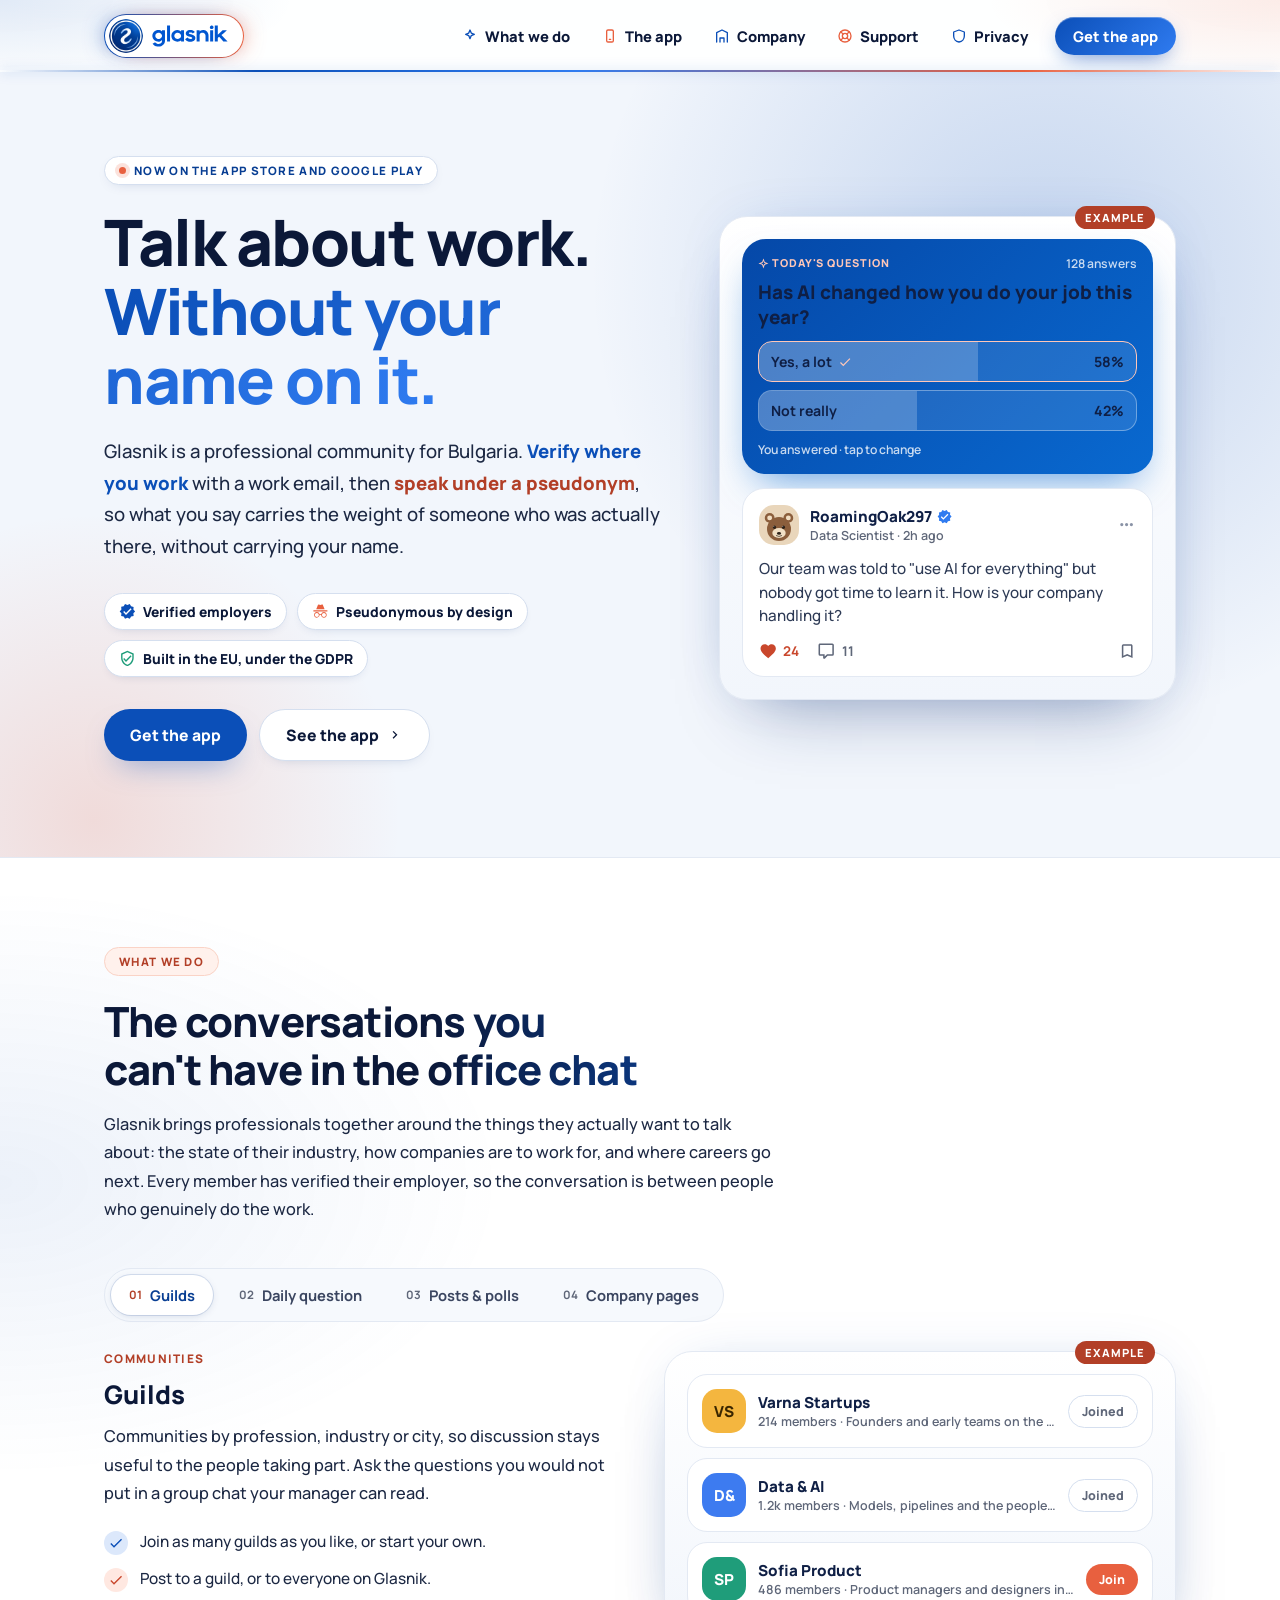
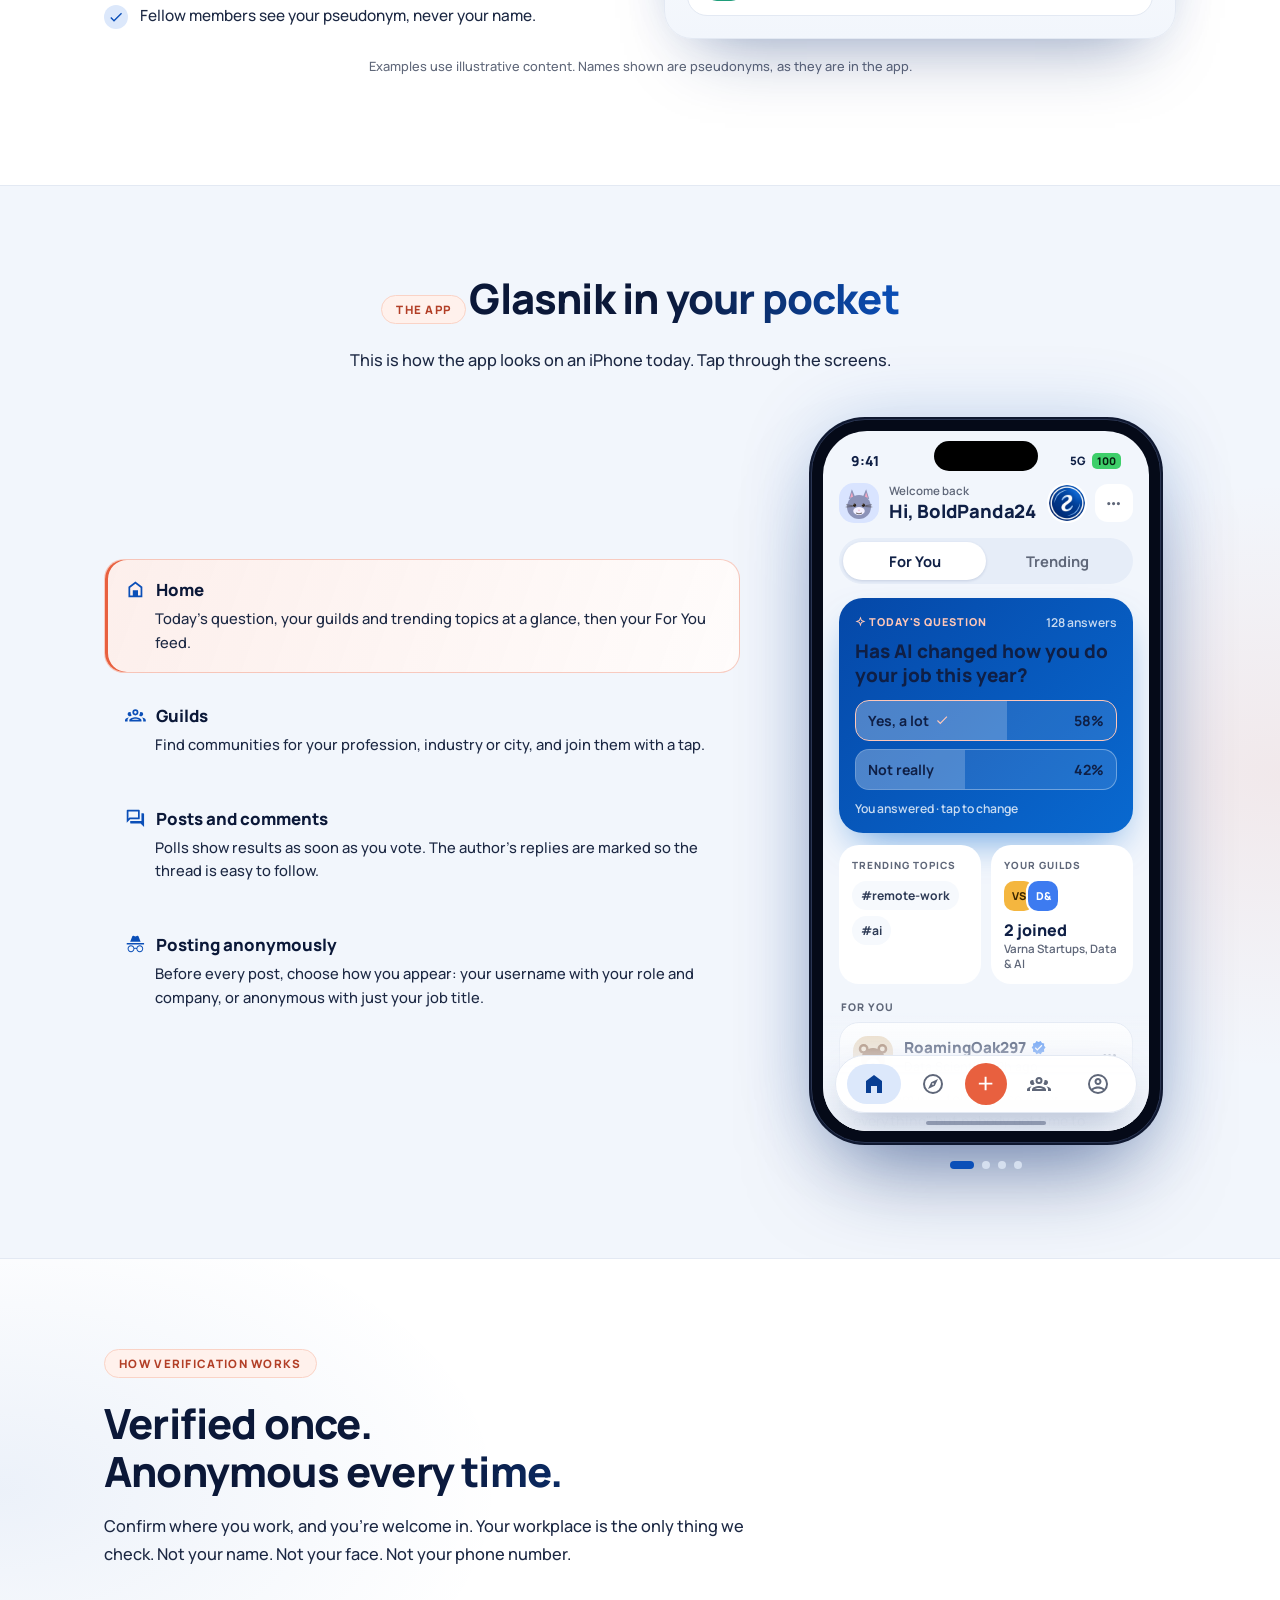
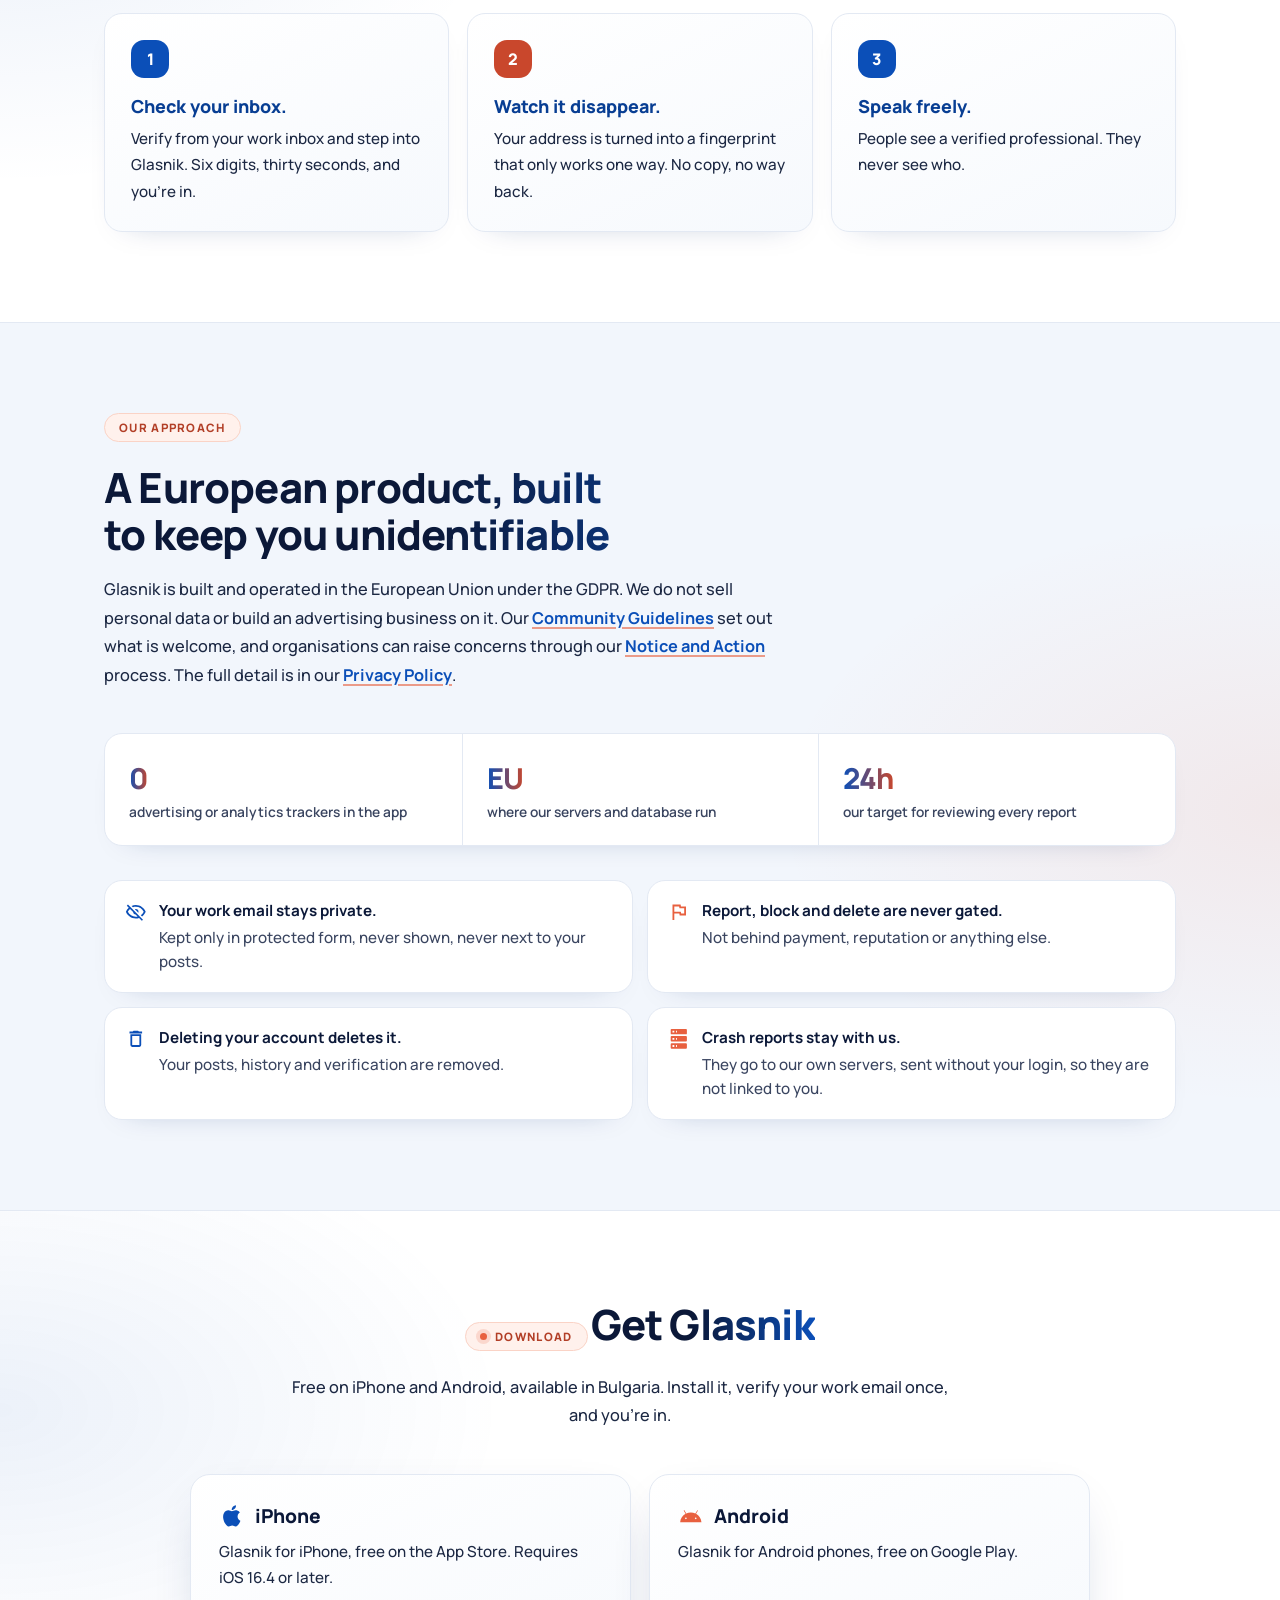
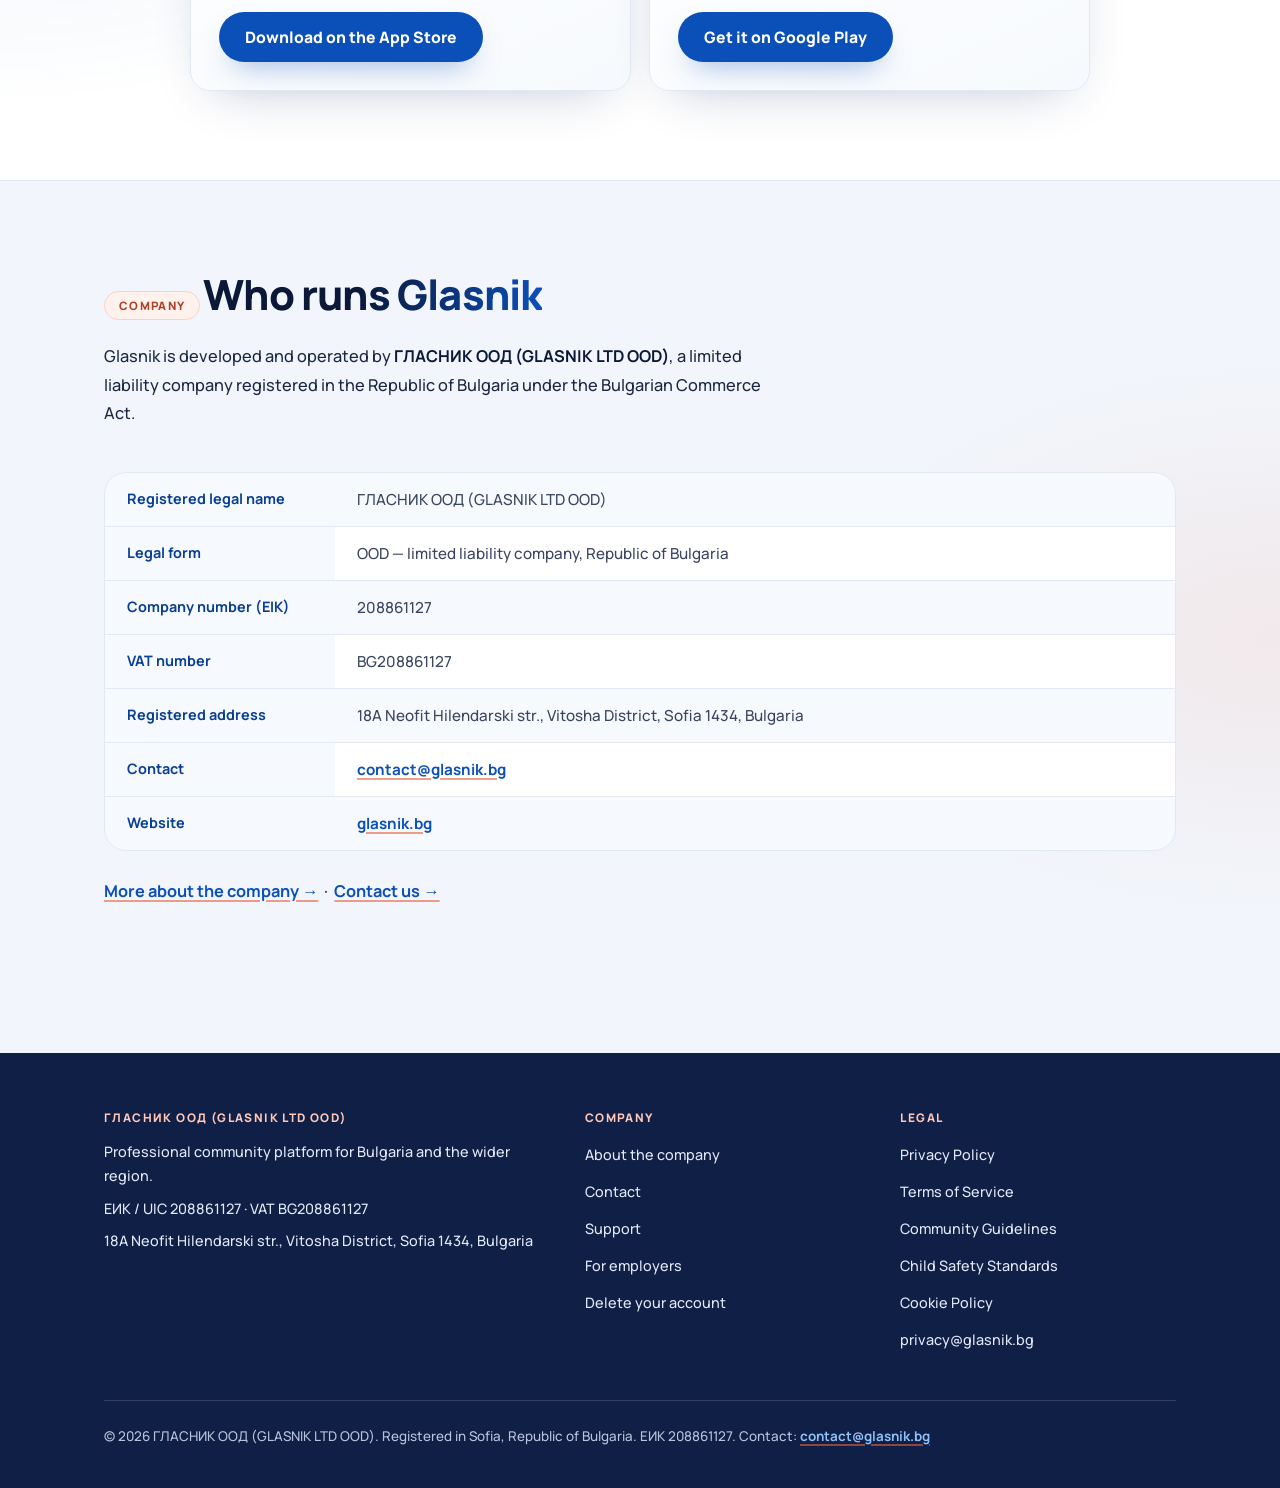
==== commit ef6bd1cb: "Launch: App Store and Google Play links; retention and deletion updates" ====
--- a/index.html
+++ b/index.html
@@ -30,7 +30,7 @@
       <a href="company.html">Company</a>
       <a href="support.html">Support</a>
       <a href="privacy.html">Privacy</a>
-      <a class="nav-cta" href="index.html#beta">Join the beta</a>
+      <a class="nav-cta" href="index.html#download">Get the app</a>
     </nav>
   </div>
 </header>
@@ -42,7 +42,7 @@
     <div class="glow"></div><div class="glow c"></div>
     <div class="wrap hero-grid">
       <div>
-        <span class="eyebrow"><span class="dot"></span>Now in beta on iPhone and Android</span>
+        <span class="eyebrow"><span class="dot"></span>Now on the App Store and Google Play</span>
         <h1>Talk about work.<br><span class="grad">Without your name on it.</span></h1>
         <p class="lead">Glasnik is a professional community for Bulgaria. <span class="hl">Verify where you work</span> with a work email, then <span class="hl-o">speak under a pseudonym</span>, so what you say carries the weight of someone who was actually there, without carrying your name.</p>
         <div class="chips">
@@ -51,7 +51,7 @@
           <span class="chip"><svg class="i" viewBox="0 0 24 24" aria-hidden="true"><path d="M21,11C21,16.55 17.16,21.74 12,23C6.84,21.74 3,16.55 3,11V5L12,1L21,5V11M12,21C15.75,20 19,15.54 19,11.22V6.3L12,3.18L5,6.3V11.22C5,15.54 8.25,20 12,21M10,17L6,13L7.41,11.59L10,14.17L16.59,7.58L18,9"/></svg> Built in the EU, under the GDPR</span>
         </div>
         <div class="btns">
-          <a class="btn" href="#beta">Join the beta</a>
+          <a class="btn" href="#download">Get the app</a>
           <a class="btn ghost" href="#app">See the app <svg class="i" viewBox="0 0 24 24" aria-hidden="true"><path d="M8.59,16.58L13.17,12L8.59,7.41L10,6L16,12L10,18L8.59,16.58Z"/></svg></a>
         </div>
       </div>
@@ -369,24 +369,25 @@
     </div>
   </section>
 
-  <!-- ============ BETA ============ -->
-  <section class="band" id="beta">
+  <!-- ============ DOWNLOAD ============ -->
+  <section class="band" id="download">
+    <span id="beta"></span><!-- old links to #beta land here -->
     <div class="wrap">
       <div class="section-head center">
-        <span class="eyebrow"><span class="dot"></span>Beta</span>
-        <h2>Join the beta</h2>
-        <p>Glasnik is in beta with a growing group of testers in Bulgaria. Things will break, and we want to hear about it.</p>
+        <span class="eyebrow"><span class="dot"></span>Download</span>
+        <h2>Get Glasnik</h2>
+        <p>Free on iPhone and Android, available in Bulgaria. Install it, verify your work email once, and you're in.</p>
       </div>
       <div class="beta">
         <div class="card">
           <div class="os"><svg class="i" viewBox="0 0 24 24" aria-hidden="true"><path d="M18.71,19.5C17.88,20.74 17,21.95 15.66,21.97C14.32,22 13.89,21.18 12.37,21.18C10.84,21.18 10.37,21.95 9.1,22C7.79,22.05 6.8,20.68 5.96,19.47C4.25,17 2.94,12.45 4.7,9.39C5.57,7.87 7.13,6.91 8.82,6.88C10.1,6.86 11.32,7.75 12.11,7.75C12.89,7.75 14.37,6.68 15.92,6.84C16.57,6.87 18.39,7.1 19.56,8.82C19.47,8.88 17.39,10.1 17.41,12.63C17.44,15.65 20.06,16.66 20.09,16.67C20.06,16.74 19.67,18.11 18.71,19.5M13,3.5C13.73,2.67 14.94,2.04 15.94,2C16.07,3.17 15.6,4.35 14.9,5.19C14.21,6.04 13.07,6.7 11.95,6.61C11.8,5.46 12.36,4.26 13,3.5Z"/></svg> iPhone</div>
-          <p>Install Apple's <strong>TestFlight</strong> app, then open the invitation link on your iPhone. Places are limited during the beta.</p>
-          <div class="btns"><a class="btn" href="https://testflight.apple.com/join/sNBn4G7b">Open in TestFlight</a></div>
+          <p>Glasnik for iPhone, free on the App Store. Requires iOS 16.4 or later.</p>
+          <div class="btns"><a class="btn" href="https://apps.apple.com/app/glasnik/id6819084732">Download on the App Store</a></div>
         </div>
         <div class="card">
           <div class="os"><svg class="i" viewBox="0 0 24 24" aria-hidden="true"><path d="M16.61 15.15C16.15 15.15 15.77 14.78 15.77 14.32S16.15 13.5 16.61 13.5H16.61C17.07 13.5 17.45 13.86 17.45 14.32C17.45 14.78 17.07 15.15 16.61 15.15M7.41 15.15C6.95 15.15 6.57 14.78 6.57 14.32C6.57 13.86 6.95 13.5 7.41 13.5H7.41C7.87 13.5 8.24 13.86 8.24 14.32C8.24 14.78 7.87 15.15 7.41 15.15M16.91 10.14L18.58 7.26C18.67 7.09 18.61 6.88 18.45 6.79C18.28 6.69 18.07 6.75 18 6.92L16.29 9.83C14.95 9.22 13.5 8.9 12 8.91C10.47 8.91 9 9.24 7.73 9.82L6.04 6.91C5.95 6.74 5.74 6.68 5.57 6.78C5.4 6.87 5.35 7.08 5.44 7.25L7.1 10.13C4.25 11.69 2.29 14.58 2 18H22C21.72 14.59 19.77 11.7 16.91 10.14H16.91Z"/></svg> Android</div>
-          <p>Glasnik for Android is on its way to Google Play. Write to us from the Google account you use on your phone and we will add you to early testing.</p>
-          <div class="btns"><a class="btn ghost" href="mailto:support@glasnik.bg?subject=Android%20beta">Request Android access</a></div>
+          <p>Glasnik for Android phones, free on Google Play.</p>
+          <div class="btns"><a class="btn" href="https://play.google.com/store/apps/details?id=bg.glasnik">Get it on Google Play</a></div>
         </div>
       </div>
     </div>
@@ -410,20 +411,6 @@
         <dt>Website</dt><dd><a href="https://glasnik.bg">glasnik.bg</a></dd>
       </dl>
       <p><a href="company.html">More about the company →</a> &nbsp;·&nbsp; <a href="contact.html">Contact us →</a></p>
-    </div>
-  </section>
-
-  <!-- ============ REGISTER INTEREST ============ -->
-  <section class="band" id="early-access">
-    <div class="wrap" style="text-align:center">
-      <div class="section-head center">
-        <h2>Not ready to install yet?</h2>
-        <p>Email us and we will tell you when Glasnik is in the App Store and on Google Play.</p>
-      </div>
-      <div class="btns" style="justify-content:center">
-        <a class="btn" href="mailto:contact@glasnik.bg?subject=Tell%20me%20when%20Glasnik%20launches">Email us to be notified</a>
-      </div>
-      <p class="consent">We use your email only to tell you about Glasnik, as described in our <a href="privacy.html">Privacy Policy</a>.</p>
     </div>
   </section>
 
--- a/site.css
+++ b/site.css
@@ -478,11 +478,11 @@
 #approach .stat{border:0;border-radius:0;background:transparent;box-shadow:none}
 #approach .stat + .stat{border-left:1px solid var(--line)}
 
-/* beta cards */
-#beta .beta{max-width:900px;margin-inline:auto}
-#beta .beta .card{border-radius:20px;background:linear-gradient(155deg,#FFFFFF,#F6F9FD);
+/* download cards (the section was #beta before launch) */
+#download .beta{max-width:900px;margin-inline:auto}
+#download .beta .card{border-radius:20px;background:linear-gradient(155deg,#FFFFFF,#F6F9FD);
   box-shadow:0 18px 50px -24px rgba(15,42,102,.3);transition:transform .22s,border-color .22s}
-#beta .beta .card:hover{transform:translateY(-3px);border-color:rgba(232,96,63,.45)}
+#download .beta .card:hover{transform:translateY(-3px);border-color:rgba(232,96,63,.45)}
 
 /* company facts with quiet alternating rows */
 #company .facts dt:nth-of-type(odd),#company .facts dd:nth-of-type(odd){background:rgba(11,79,184,.035)}
@@ -499,5 +499,5 @@
 }
 @media(prefers-reduced-motion:reduce){
   .reveal-ready .reveal{opacity:1!important;transform:none!important}
-  .guild:hover,#verification .step:hover,#beta .beta .card:hover{transform:none}
-}
+  .guild:hover,#verification .step:hover,#download .beta .card:hover{transform:none}
+}
